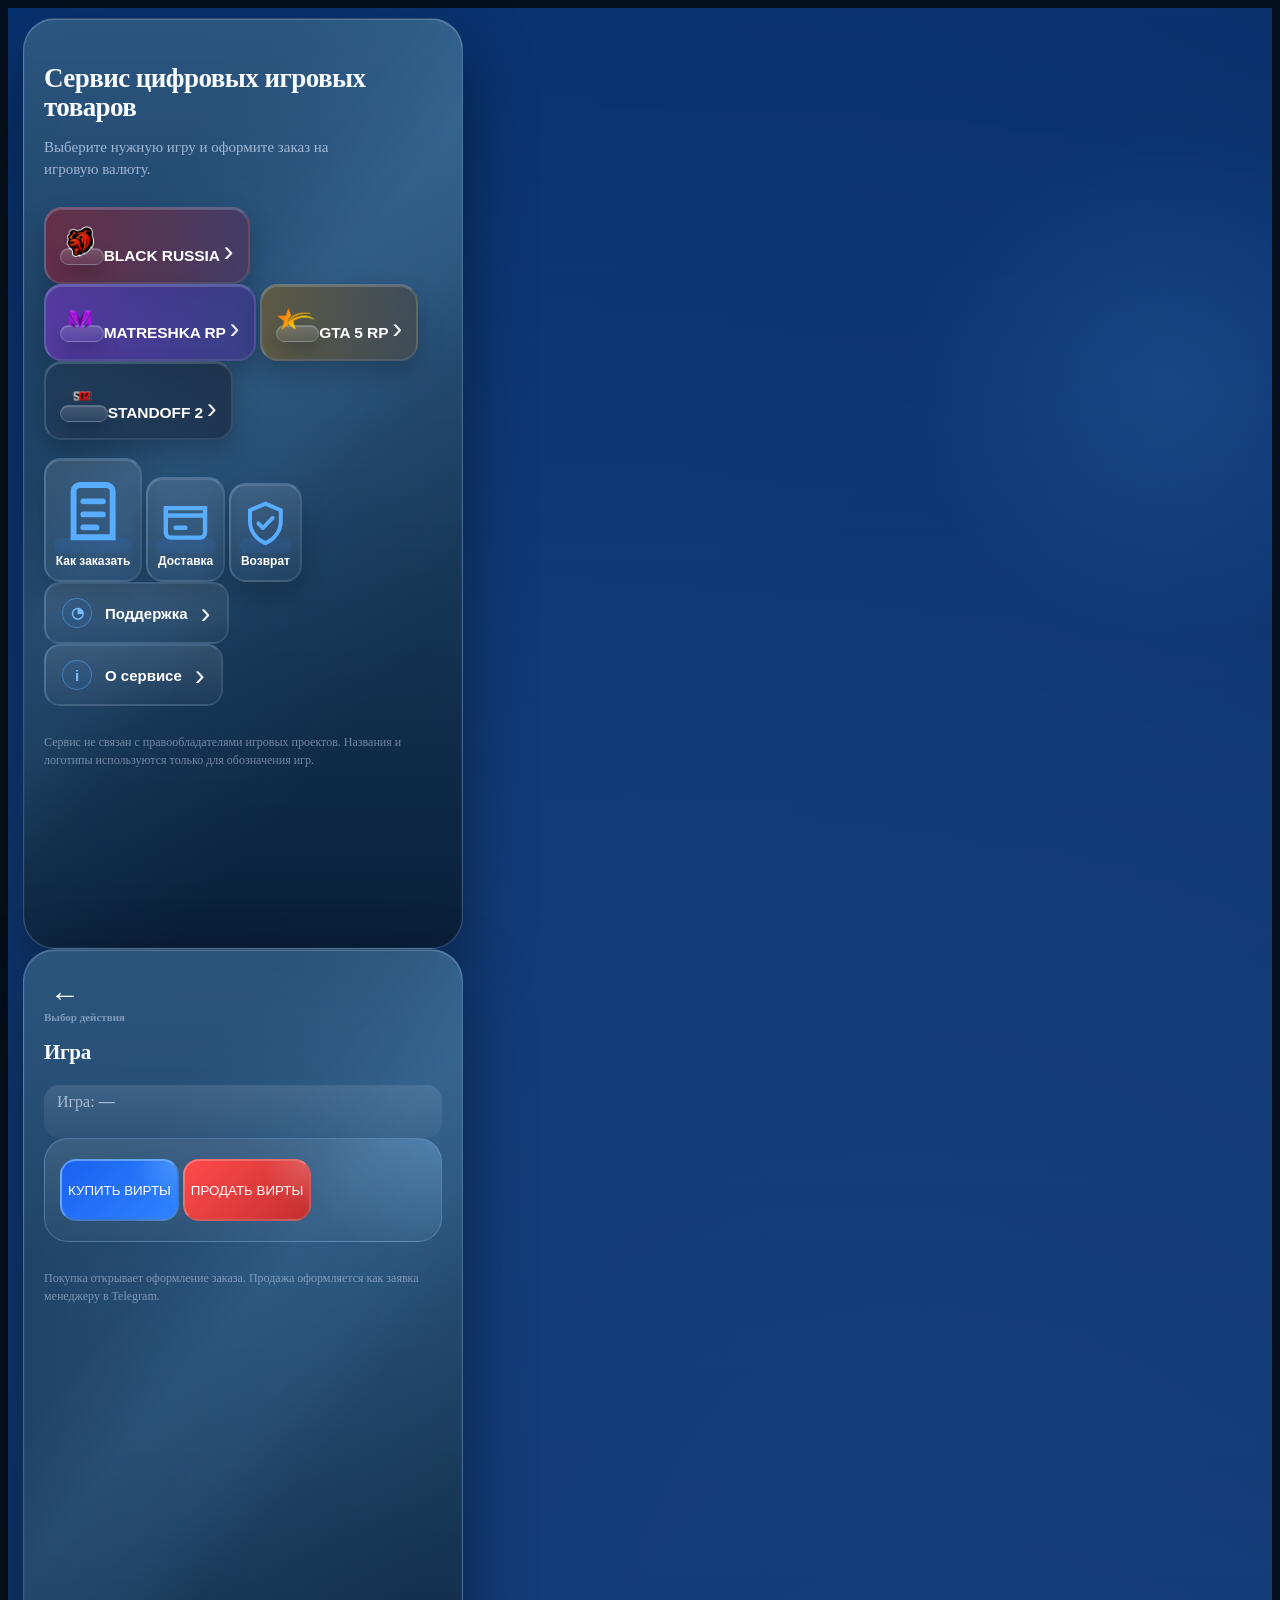
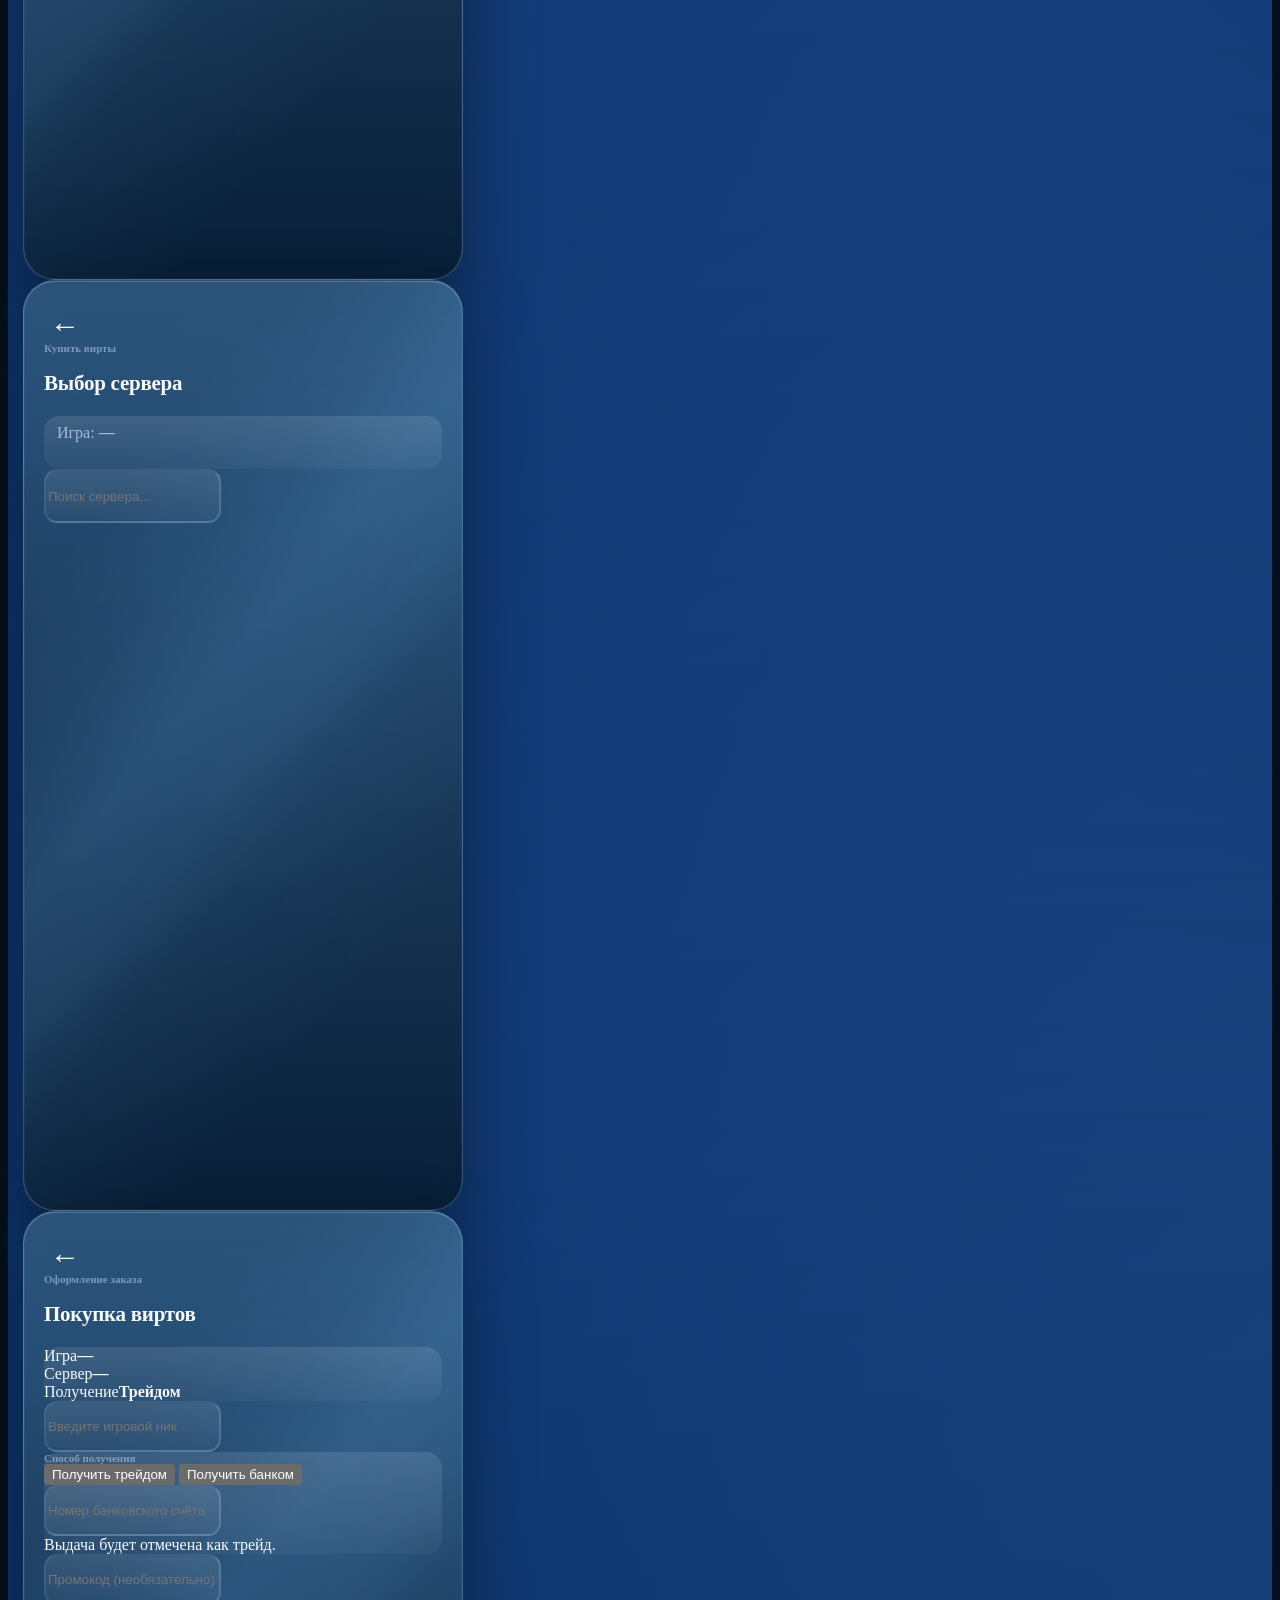
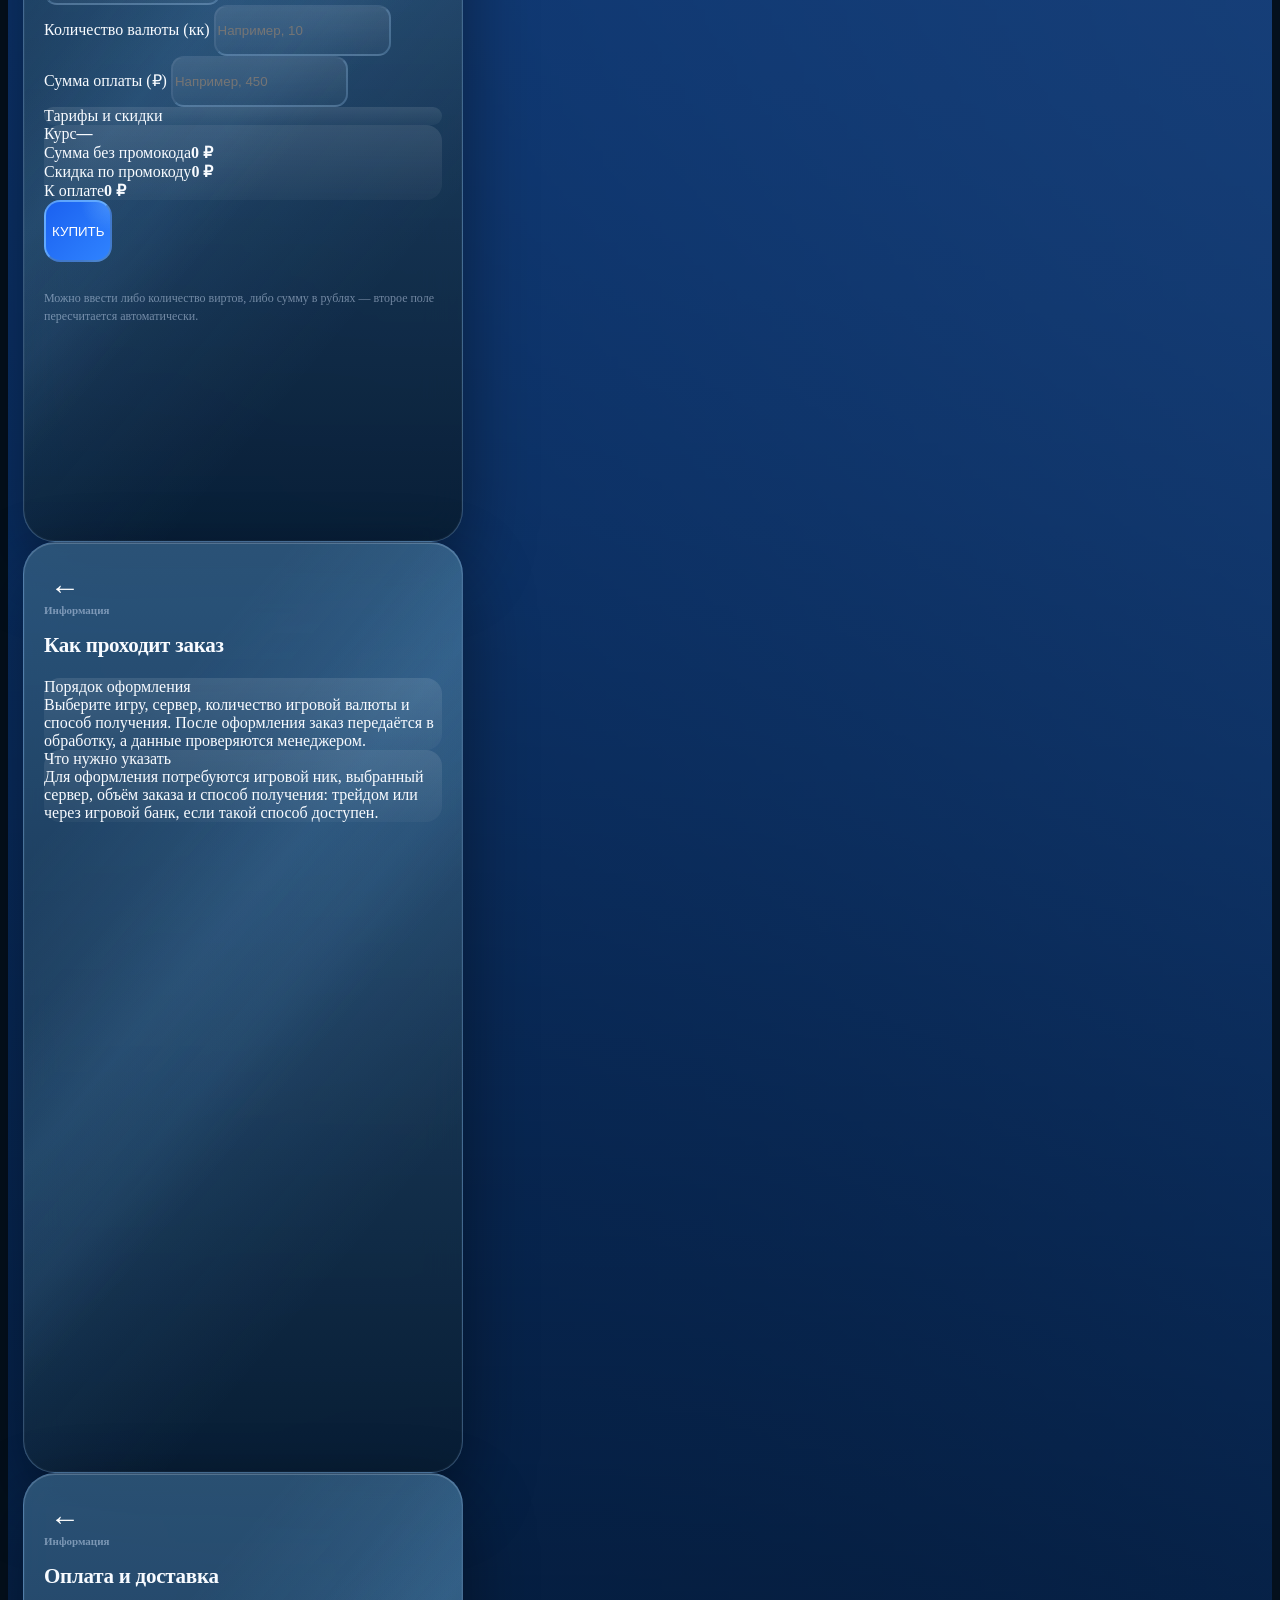
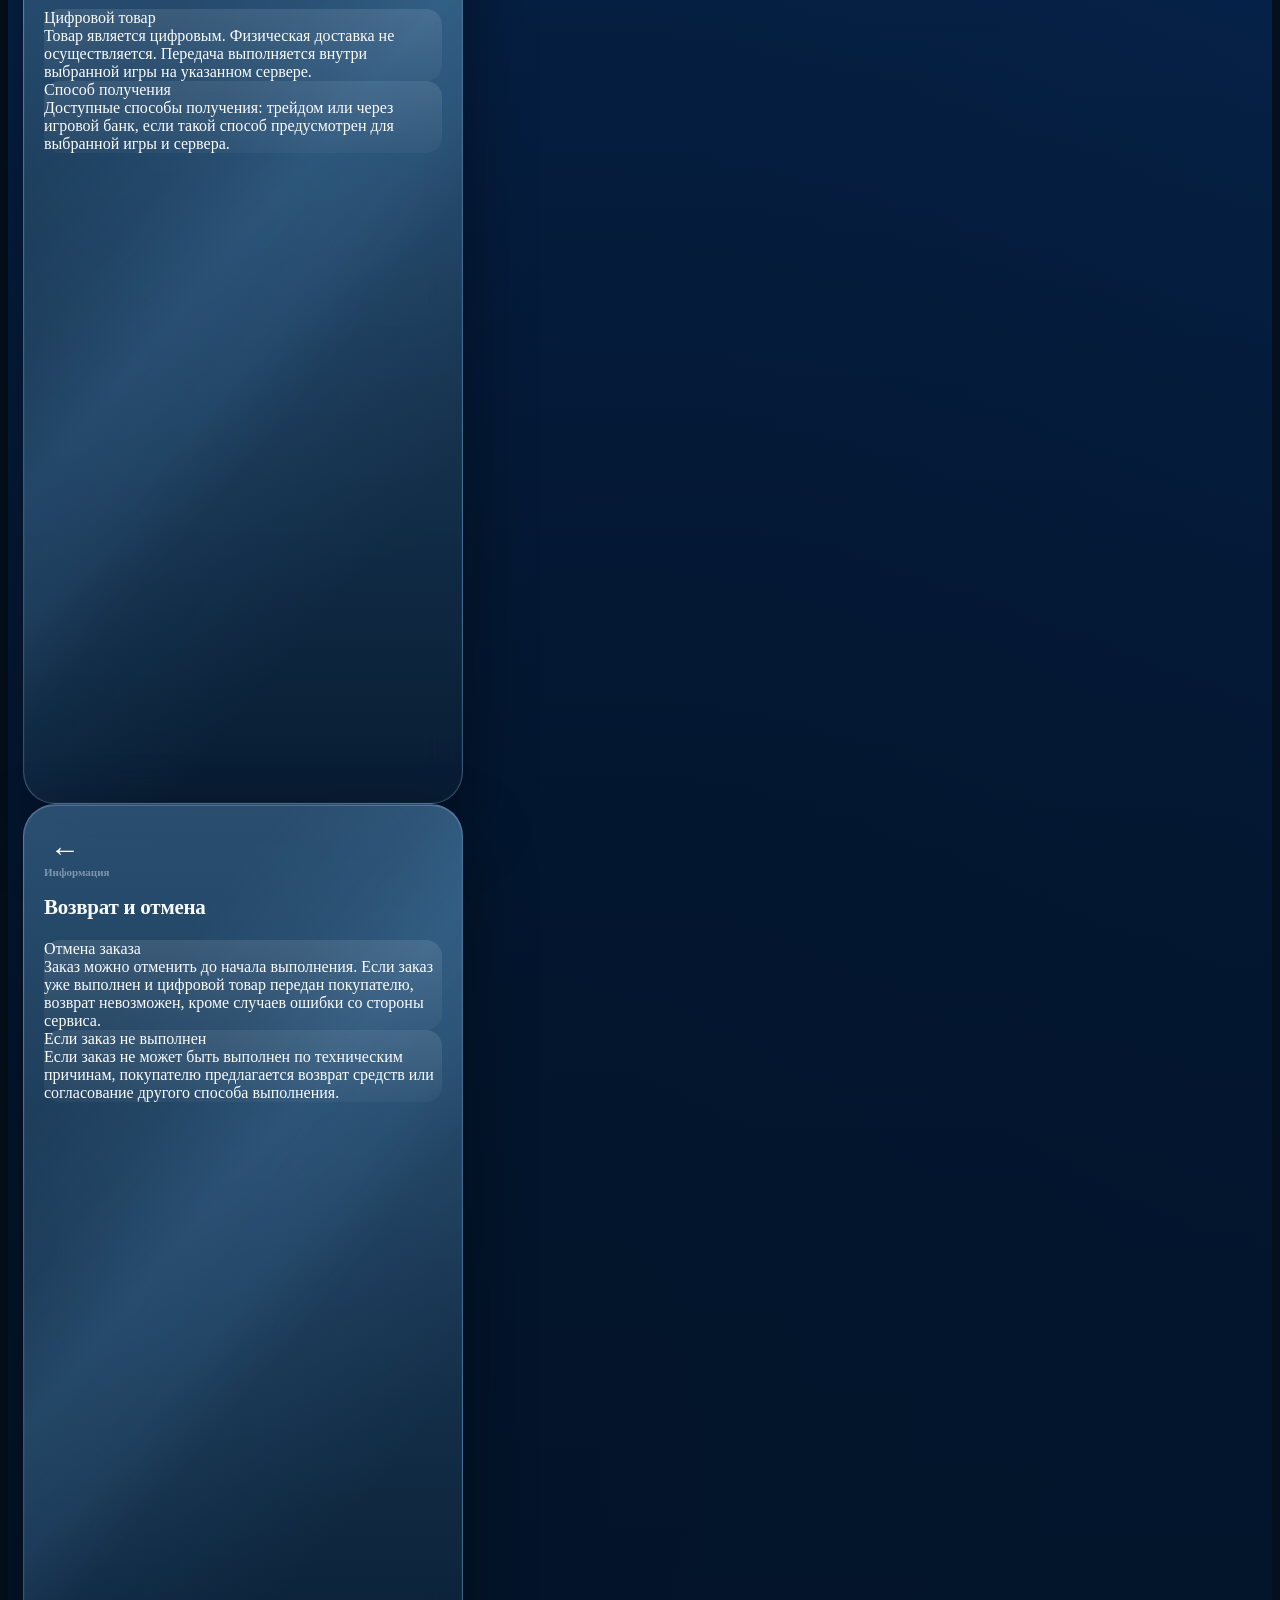
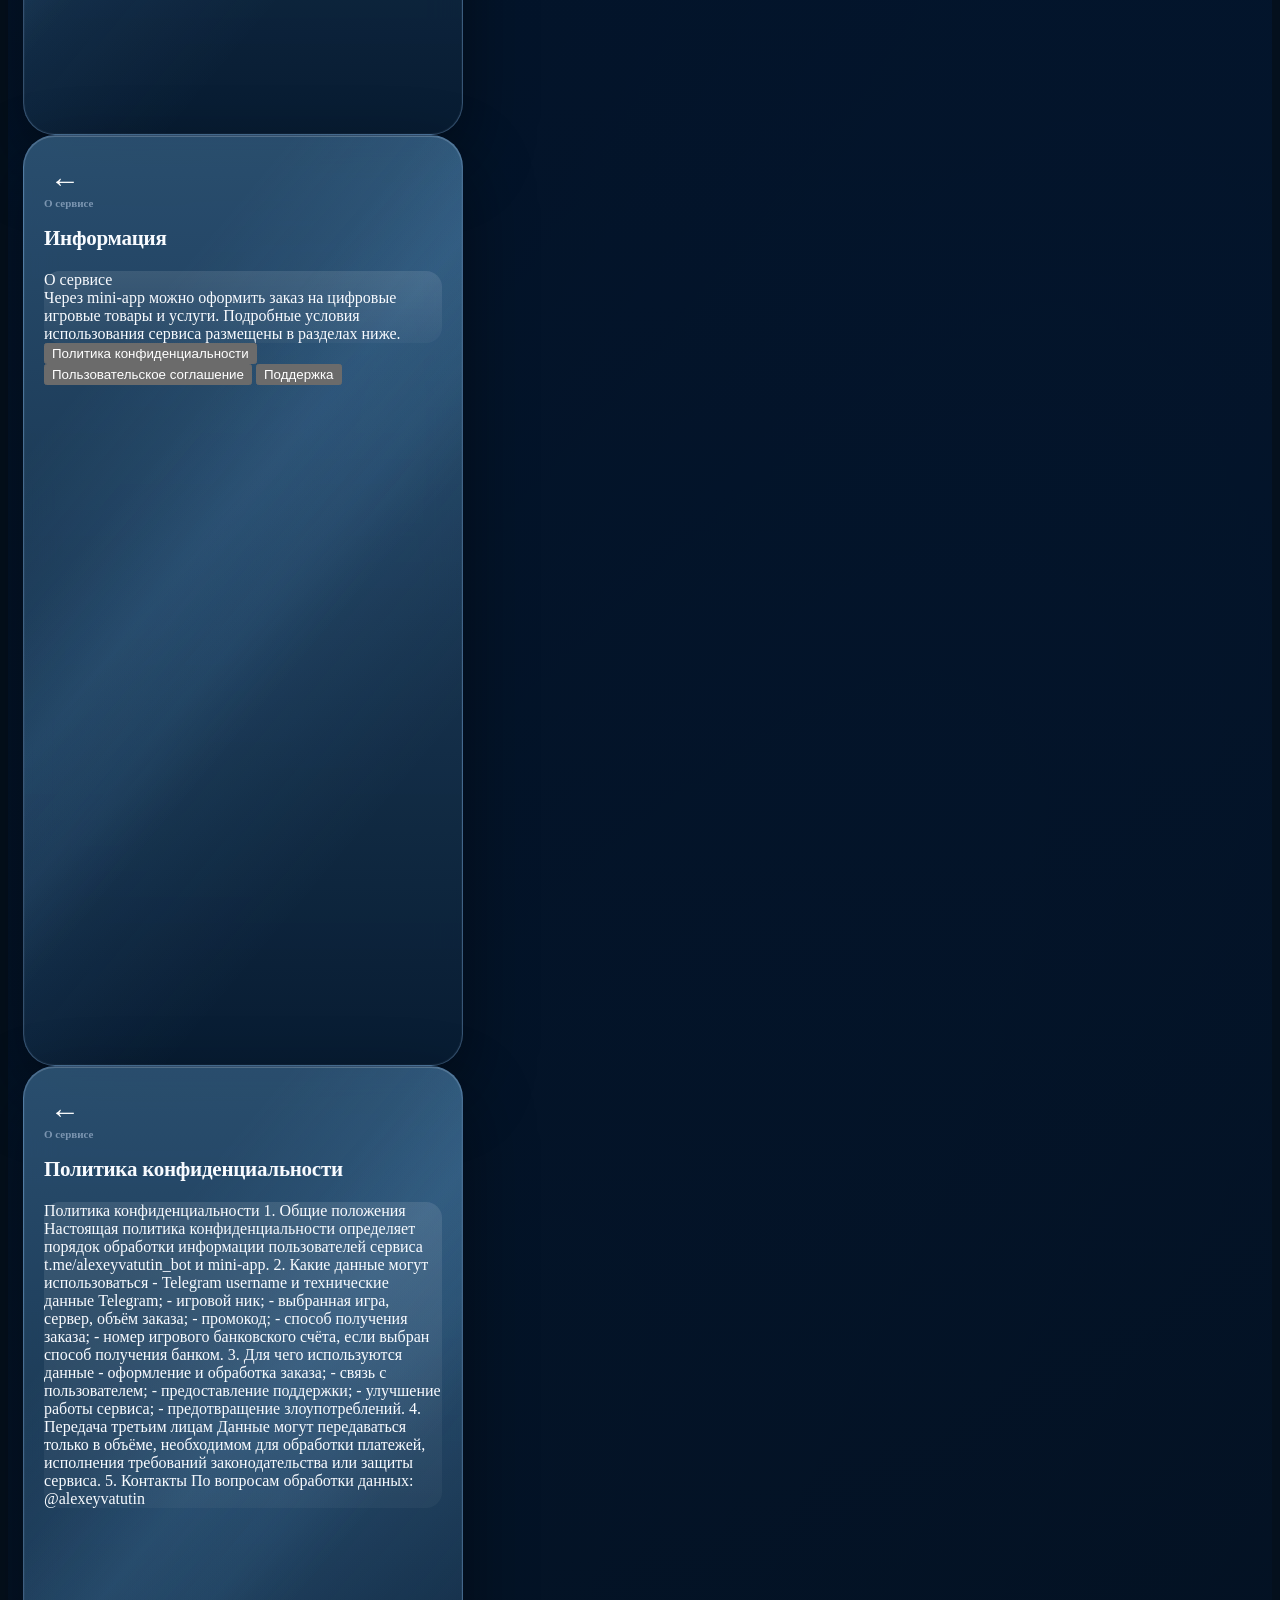
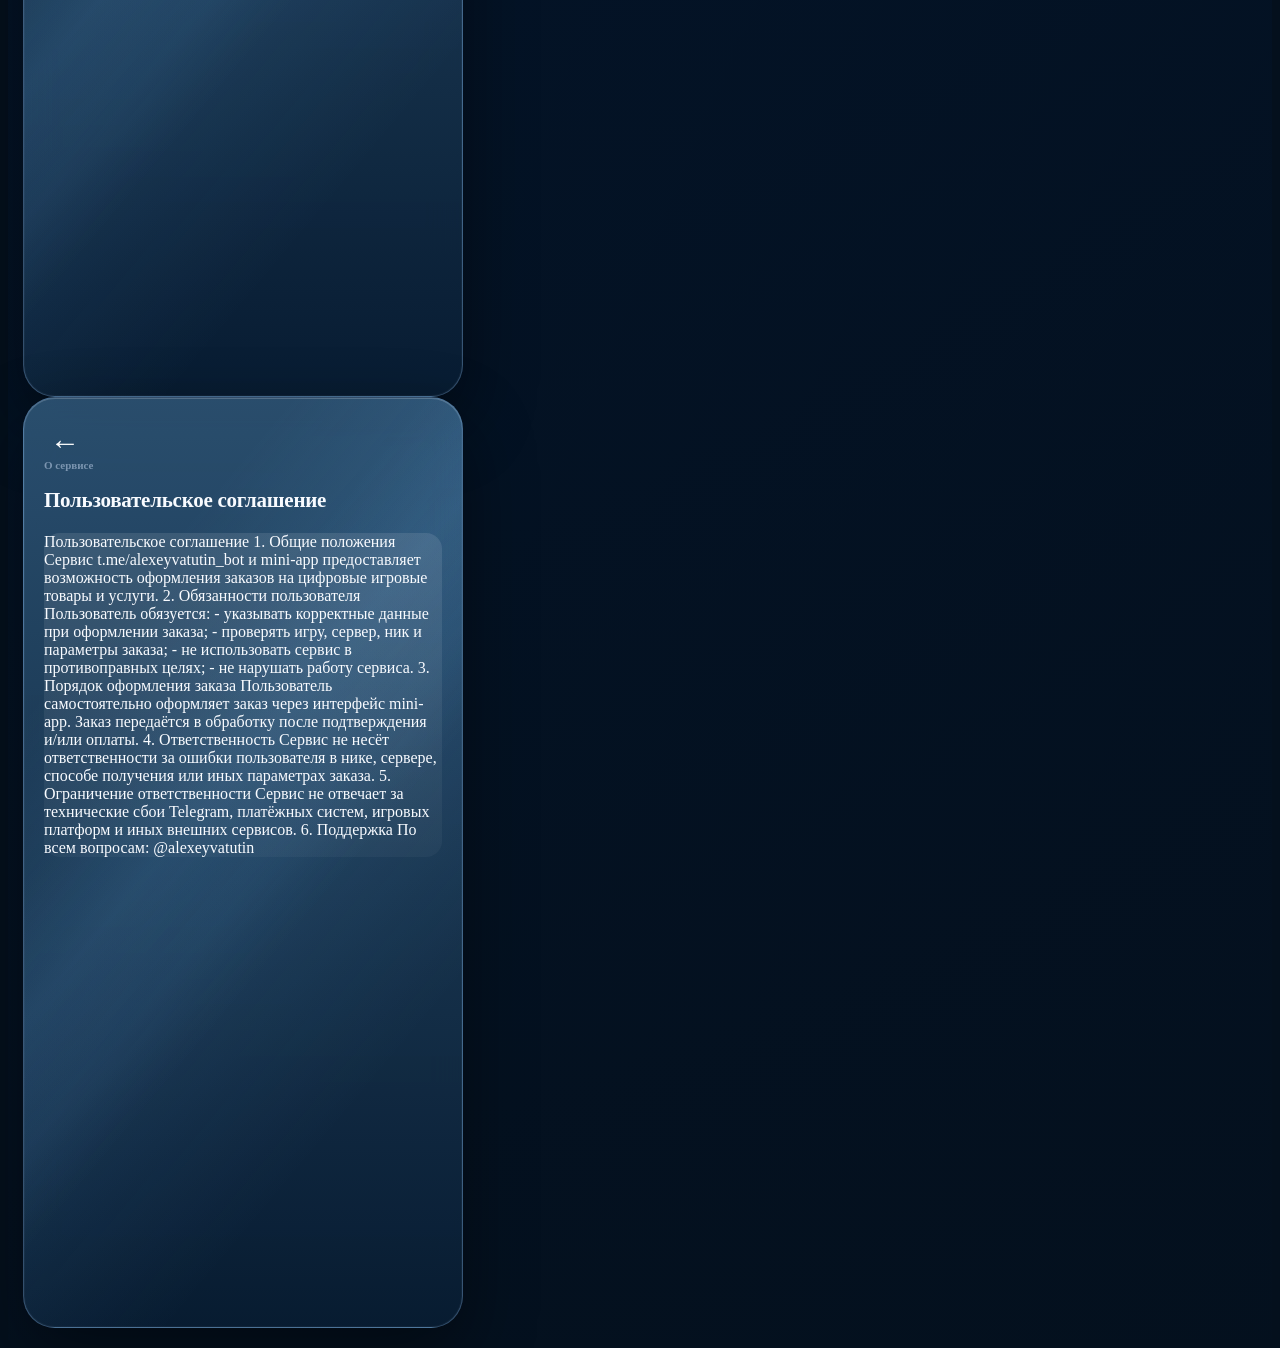
==== index.html @ edada31c "Update index.html" ====
<!DOCTYPE html>
<html lang="ru">
<head>
  <meta charset="UTF-8">
  <meta name="viewport" content="width=device-width, initial-scale=1.0, maximum-scale=1.0, user-scalable=no">
  <meta name="theme-color" content="#08111f">
  <meta name="color-scheme" content="dark">
  <title>Бот Ватутина</title>
  <script src="https://telegram.org/js/telegram-web-app.js"></script>
  <link rel="stylesheet" href="./style.css?v=41">
</head>
<body>
  <div class="container">
    <div id="home" class="screen active">
      <div class="card">
        <h1 class="title">Сервис цифровых игровых товаров</h1>
        <p class="subtitle">
          Выберите нужную игру и оформите заказ на игровую валюту.
        </p>

        <div class="stack">
          <button class="btn btn-game btn-game-br" onclick="selectGame('br')">
            <span class="game-left">
              <span class="game-icon">
                <img src="black-russia.png" alt="BLACK RUSSIA">
              </span>
              <span class="game-meta">
                <span class="game-name">BLACK RUSSIA</span>
                <span class="game-note">Оформление заказа на игровую валюту</span>
              </span>
            </span>
            <span class="game-arrow">›</span>
          </button>

          <button class="btn btn-game btn-game-mat" onclick="selectGame('mat')">
            <span class="game-left">
              <span class="game-icon">
                <img src="matreshka.png" alt="MATRESHKA RP">
              </span>
              <span class="game-meta">
                <span class="game-name">MATRESHKA RP</span>
                <span class="game-note">Оформление заказа на игровую валюту</span>
              </span>
            </span>
            <span class="game-arrow">›</span>
          </button>

          <button class="btn btn-game btn-game-gta" onclick="selectGame('gta')">
            <span class="game-left">
              <span class="game-icon">
                <img src="gta5rp.png" alt="GTA 5 RP">
              </span>
              <span class="game-meta">
                <span class="game-name">GTA 5 RP</span>
                <span class="game-note">Оформление заказа на игровую валюту</span>
              </span>
            </span>
            <span class="game-arrow">›</span>
          </button>

          <button class="btn btn-game btn-game-so2" onclick="selectGame('so2')">
            <span class="game-left">
              <span class="game-icon">
                <img src="standoff.png" alt="STANDOFF 2">
              </span>
              <span class="game-meta">
                <span class="game-name">STANDOFF 2</span>
                <span class="game-note">Оформление заказа на игровой товар</span>
              </span>
            </span>
            <span class="game-arrow">›</span>
          </button>

          <div class="quick-info-grid" aria-label="Информация о заказе">
            <button class="quick-info-tile" type="button" onclick="openOrderGuide()">
              <span class="quick-info-icon" aria-hidden="true">
                <svg viewBox="0 0 24 24" fill="none">
                  <path d="M8 4h8a2 2 0 0 1 2 2v14H6V6a2 2 0 0 1 2-2Z" stroke="currentColor" stroke-width="1.8"/>
                  <path d="M9 9h6M9 13h6M9 17h4" stroke="currentColor" stroke-width="1.8" stroke-linecap="round"/>
                </svg>
              </span>
              <span class="quick-info-title">Как заказать</span>
            </button>

            <button class="quick-info-tile" type="button" onclick="openDeliveryInfo()">
              <span class="quick-info-icon" aria-hidden="true">
                <svg viewBox="0 0 24 24" fill="none">
                  <path d="M4 7h16v10a2 2 0 0 1-2 2H6a2 2 0 0 1-2-2V7Z" stroke="currentColor" stroke-width="1.8"/>
                  <path d="M4 10h16M8 15h4" stroke="currentColor" stroke-width="1.8" stroke-linecap="round"/>
                </svg>
              </span>
              <span class="quick-info-title">Доставка</span>
            </button>

            <button class="quick-info-tile" type="button" onclick="openRefundInfo()">
              <span class="quick-info-icon" aria-hidden="true">
                <svg viewBox="0 0 24 24" fill="none">
                  <path d="M12 3 19 6v5c0 4.4-2.8 8.3-7 10-4.2-1.7-7-5.6-7-10V6l7-3Z" stroke="currentColor" stroke-width="1.8"/>
                  <path d="m8.8 12 2.1 2.1 4.4-4.6" stroke="currentColor" stroke-width="1.8" stroke-linecap="round" stroke-linejoin="round"/>
                </svg>
              </span>
              <span class="quick-info-title">Возврат</span>
            </button>
          </div>

          <button class="btn btn-secondary" onclick="openSupport()">Поддержка</button>
          <button class="btn btn-secondary" onclick="openInfo()">О сервисе</button>
        </div>

        <div class="footer">
          Сервис не связан с правообладателями игровых проектов. Названия и логотипы используются только для обозначения игр.
        </div>
      </div>
    </div>

    <div id="actions" class="screen">
      <div class="card">
        <div class="topbar">
          <button class="back-btn" onclick="goHome()">←</button>
          <div>
            <div class="section-title">Выбор действия</div>
            <h2 id="actionsTitle">Игра</h2>
          </div>
        </div>

        <div class="badge-row">
          <div class="badge">Игра: <strong id="actionsGameBadge">—</strong></div>
        </div>

        <div class="stack">
          <button class="btn btn-primary center" onclick="openBuyFlow()">КУПИТЬ ВИРТЫ</button>
          <button class="btn btn-sell" onclick="sellVirts()">ПРОДАТЬ ВИРТЫ</button>
        </div>

        <div class="footer">
          Покупка открывает оформление заказа. 
          Продажа оформляется как заявка менеджеру в Telegram.
        </div>
      </div>
    </div>

    <div id="servers" class="screen">
      <div class="card">
        <div class="topbar">
          <button class="back-btn" onclick="goActions()">←</button>
          <div>
            <div class="section-title">Купить вирты</div>
            <h2>Выбор сервера</h2>
          </div>
        </div>

        <div class="badge-row">
          <div class="badge">Игра: <strong id="serversGameBadge">—</strong></div>
        </div>

        <input id="serverSearch" class="search-box" placeholder="Поиск сервера..." oninput="filterServers()" enterkeyhint="search" autocomplete="off">
        <div id="serversContainer" class="servers-wrapper"></div>
      </div>
    </div>

    <div id="buy" class="screen">
      <div class="card">
        <div class="topbar">
          <button class="back-btn" onclick="goServers()">←</button>
          <div>
            <div class="section-title">Оформление заказа</div>
            <h2>Покупка виртов</h2>
          </div>
        </div>

        <div class="selected-box">
          <div class="selected-row"><span>Игра</span><strong id="buyGameName">—</strong></div>
          <div class="selected-row"><span>Сервер</span><strong id="buyServerName">—</strong></div>
          <div class="selected-row"><span>Получение</span><strong id="buyDeliveryMethodText">Трейдом</strong></div>
        </div>

        <input id="nickname" class="field" placeholder="Введите игровой ник" enterkeyhint="done" autocomplete="off" autocapitalize="none" spellcheck="false">

        <div class="delivery-box">
          <div class="section-title">Способ получения</div>
          <div class="delivery-toggle">
            <button type="button" id="deliveryTradeBtn" class="delivery-option active" onclick="setDeliveryMethod('trade')">
              Получить трейдом
            </button>
            <button type="button" id="deliveryBankBtn" class="delivery-option" onclick="setDeliveryMethod('bank')">
              Получить банком
            </button>
          </div>
          <input id="bankAccount" class="field delivery-extra" type="text" inputmode="numeric" placeholder="Номер банковского счёта" oninput="sanitizeBankAccount()" enterkeyhint="done" autocomplete="off">
          <div id="deliveryHint" class="delivery-hint">Выдача будет отмечена как трейд.</div>
        </div>

        <input id="promoInput" class="field" placeholder="Промокод (необязательно)" oninput="handlePromoInput()" enterkeyhint="done" autocomplete="off" autocapitalize="characters" spellcheck="false">
        <div id="promoStatus" class="helper-text"></div>

        <div class="grid-2">
          <div class="input-group">
            <label for="virtualAmount">Количество валюты (кк)</label>
            <input id="virtualAmount" class="field" type="number" min="0" step="0.01" placeholder="Например, 10" oninput="updateFromVirtual()" enterkeyhint="done" autocomplete="off">
          </div>
          <div class="input-group">
            <label for="moneyAmount">Сумма оплаты (₽)</label>
            <input id="moneyAmount" class="field" type="number" min="0" step="1" placeholder="Например, 450" oninput="updateFromMoney()" enterkeyhint="done" autocomplete="off">
          </div>
        </div>

        <div class="discounts">
          <div class="discounts-title">Тарифы и скидки</div>
          <div id="discountsList"></div>
        </div>

        <div class="summary-box">
          <div class="summary-row"><span>Курс</span><strong id="rateText">—</strong></div>
          <div class="summary-row"><span>Сумма без промокода</span><strong id="subtotalText">0 ₽</strong></div>
          <div class="summary-row"><span>Скидка по промокоду</span><strong id="promoDiscountText">0 ₽</strong></div>
          <div class="summary-row total"><span>К оплате</span><strong id="totalText">0 ₽</strong></div>
        </div>

        <button class="btn btn-primary center" onclick="buy()">КУПИТЬ</button>

        <div class="footer">
          Можно ввести либо количество виртов, либо сумму в рублях — второе поле пересчитается автоматически.
        </div>
      </div>
    </div>

    <div id="orderGuide" class="screen">
      <div class="card">
        <div class="topbar">
          <button class="back-btn" onclick="goHome()">←</button>
          <div>
            <div class="section-title">Информация</div>
            <h2>Как проходит заказ</h2>
          </div>
        </div>

        <div class="info-box">
          <div class="info-box-title">Порядок оформления</div>
          <div class="info-box-text">
            Выберите игру, сервер, количество игровой валюты и способ получения. После оформления заказ передаётся в обработку, а данные проверяются менеджером.
          </div>
        </div>

        <div class="info-box">
          <div class="info-box-title">Что нужно указать</div>
          <div class="info-box-text">
            Для оформления потребуются игровой ник, выбранный сервер, объём заказа и способ получения: трейдом или через игровой банк, если такой способ доступен.
          </div>
        </div>
      </div>
    </div>

    <div id="deliveryInfo" class="screen">
      <div class="card">
        <div class="topbar">
          <button class="back-btn" onclick="goHome()">←</button>
          <div>
            <div class="section-title">Информация</div>
            <h2>Оплата и доставка</h2>
          </div>
        </div>

        <div class="info-box">
          <div class="info-box-title">Цифровой товар</div>
          <div class="info-box-text">
            Товар является цифровым. Физическая доставка не осуществляется. Передача выполняется внутри выбранной игры на указанном сервере.
          </div>
        </div>

        <div class="info-box">
          <div class="info-box-title">Способ получения</div>
          <div class="info-box-text">
            Доступные способы получения: трейдом или через игровой банк, если такой способ предусмотрен для выбранной игры и сервера.
          </div>
        </div>
      </div>
    </div>

    <div id="refundInfo" class="screen">
      <div class="card">
        <div class="topbar">
          <button class="back-btn" onclick="goHome()">←</button>
          <div>
            <div class="section-title">Информация</div>
            <h2>Возврат и отмена</h2>
          </div>
        </div>

        <div class="info-box">
          <div class="info-box-title">Отмена заказа</div>
          <div class="info-box-text">
            Заказ можно отменить до начала выполнения. Если заказ уже выполнен и цифровой товар передан покупателю, возврат невозможен, кроме случаев ошибки со стороны сервиса.
          </div>
        </div>

        <div class="info-box">
          <div class="info-box-title">Если заказ не выполнен</div>
          <div class="info-box-text">
            Если заказ не может быть выполнен по техническим причинам, покупателю предлагается возврат средств или согласование другого способа выполнения.
          </div>
        </div>
      </div>
    </div>

    <div id="info" class="screen">
      <div class="card">
        <div class="topbar">
          <button class="back-btn" onclick="goHome()">←</button>
          <div>
            <div class="section-title">О сервисе</div>
            <h2>Информация</h2>
          </div>
        </div>

        <div class="info-box">
          <div class="info-box-title">О сервисе</div>
          <div class="info-box-text">
            Через mini-app можно оформить заказ на цифровые игровые товары и услуги.
            Подробные условия использования сервиса размещены в разделах ниже.
          </div>
        </div>

        <div class="stack">
          <button class="btn btn-secondary" onclick="openPrivacyPolicy()">Политика конфиденциальности</button>
          <button class="btn btn-secondary" onclick="openUserAgreement()">Пользовательское соглашение</button>
          <button class="btn btn-secondary" onclick="openSupport()">Поддержка</button>
        </div>
      </div>
    </div>

    <div id="privacy" class="screen">
      <div class="card">
        <div class="topbar">
          <button class="back-btn" onclick="goInfo()">←</button>
          <div>
            <div class="section-title">О сервисе</div>
            <h2>Политика конфиденциальности</h2>
          </div>
        </div>

        <div class="legal-text">
Политика конфиденциальности

1. Общие положения
Настоящая политика конфиденциальности определяет порядок обработки информации пользователей сервиса t.me/alexeyvatutin_bot и mini-app.

2. Какие данные могут использоваться
- Telegram username и технические данные Telegram;
- игровой ник;
- выбранная игра, сервер, объём заказа;
- промокод;
- способ получения заказа;
- номер игрового банковского счёта, если выбран способ получения банком.

3. Для чего используются данные
- оформление и обработка заказа;
- связь с пользователем;
- предоставление поддержки;
- улучшение работы сервиса;
- предотвращение злоупотреблений.

4. Передача третьим лицам
Данные могут передаваться только в объёме, необходимом для обработки платежей, исполнения требований законодательства или защиты сервиса.

5. Контакты
По вопросам обработки данных: @alexeyvatutin
        </div>
      </div>
    </div>

    <div id="agreement" class="screen">
      <div class="card">
        <div class="topbar">
          <button class="back-btn" onclick="goInfo()">←</button>
          <div>
            <div class="section-title">О сервисе</div>
            <h2>Пользовательское соглашение</h2>
          </div>
        </div>

        <div class="legal-text">
Пользовательское соглашение

1. Общие положения
Сервис t.me/alexeyvatutin_bot и mini-app предоставляет возможность оформления заказов на цифровые игровые товары и услуги.

2. Обязанности пользователя
Пользователь обязуется:
- указывать корректные данные при оформлении заказа;
- проверять игру, сервер, ник и параметры заказа;
- не использовать сервис в противоправных целях;
- не нарушать работу сервиса.

3. Порядок оформления заказа
Пользователь самостоятельно оформляет заказ через интерфейс mini-app. Заказ передаётся в обработку после подтверждения и/или оплаты.

4. Ответственность
Сервис не несёт ответственности за ошибки пользователя в нике, сервере, способе получения или иных параметрах заказа.

5. Ограничение ответственности
Сервис не отвечает за технические сбои Telegram, платёжных систем, игровых платформ и иных внешних сервисов.

6. Поддержка
По всем вопросам: @alexeyvatutin
        </div>
      </div>
    </div>
  </div>

  <script src="./script.js?v=22"></script>
</body>
</html>
---- style.css ----
/* =========================
   REFERENCE MATCH PATCH v41
   Подгонка под присланный дизайн
   ========================= */

:root {
  --ref-bg: #061423;
  --ref-card-top: rgba(53, 96, 132, 0.78);
  --ref-card-bottom: rgba(8, 29, 51, 0.92);
  --ref-border: rgba(159, 204, 255, 0.28);
  --ref-border-strong: rgba(183, 223, 255, 0.42);
  --ref-text: #f8fbff;
  --ref-muted: rgba(218, 232, 255, 0.68);
  --ref-soft: rgba(218, 232, 255, 0.48);
}

html,
body {
  background: #04101d !important;
}

body {
  color: var(--ref-text) !important;
  background:
    radial-gradient(circle at 16% -8%, rgba(65, 139, 213, 0.42), transparent 290px),
    radial-gradient(circle at 92% 4%, rgba(52, 115, 185, 0.28), transparent 260px),
    linear-gradient(180deg, rgba(4, 16, 29, 0.16), rgba(4, 16, 29, 0.96)),
    url("bg.png") no-repeat center center / cover !important;
}

body::before {
  background:
    linear-gradient(132deg, transparent 18%, rgba(113, 190, 255, 0.13) 38%, transparent 56%),
    linear-gradient(308deg, transparent 24%, rgba(95, 169, 245, 0.11) 49%, transparent 66%) !important;
  filter: blur(10px) !important;
  opacity: 1 !important;
}

body::after {
  background:
    radial-gradient(ellipse at 46% 18%, rgba(115, 191, 255, 0.11), transparent 230px),
    radial-gradient(ellipse at 68% 88%, rgba(101, 174, 255, 0.12), transparent 250px) !important;
  opacity: 1 !important;
}

.container {
  width: min(100%, 440px) !important;
  padding: 10px 15px 12px !important;
}

.card {
  min-height: calc(100dvh - 22px) !important;
  padding: 27px 20px 24px !important;
  border-radius: 32px !important;
  border: 1px solid var(--ref-border) !important;
  background:
    linear-gradient(130deg, transparent 22%, rgba(116, 192, 255, 0.13) 43%, transparent 59%),
    linear-gradient(310deg, transparent 24%, rgba(115, 191, 255, 0.09) 48%, transparent 67%),
    linear-gradient(180deg, var(--ref-card-top), var(--ref-card-bottom)) !important;
  box-shadow:
    0 28px 70px rgba(0, 0, 0, 0.42),
    inset 0 1px 0 rgba(255, 255, 255, 0.16),
    inset 0 0 0 1px rgba(255, 255, 255, 0.035) !important;
  backdrop-filter: blur(18px) !important;
  -webkit-backdrop-filter: blur(18px) !important;
}

.card::before {
  inset: 0 !important;
  background:
    linear-gradient(132deg, transparent 28%, rgba(119, 194, 255, 0.14) 45%, transparent 60%),
    linear-gradient(312deg, transparent 30%, rgba(100, 178, 255, 0.1) 54%, transparent 70%) !important;
  filter: blur(8px) !important;
  opacity: 0.9 !important;
}

.card::after {
  background:
    linear-gradient(180deg, rgba(255, 255, 255, 0.055), transparent 20%),
    radial-gradient(circle at 96% 96%, rgba(125, 202, 255, 0.14), transparent 32%) !important;
}

.title {
  max-width: 340px !important;
  margin-bottom: 12px !important;
  font-size: 27px !important;
  line-height: 1.08 !important;
  font-weight: 760 !important;
  letter-spacing: -0.55px !important;
}

.subtitle {
  max-width: 330px !important;
  margin-bottom: 27px !important;
  color: var(--ref-muted) !important;
  font-size: 15px !important;
  line-height: 1.42 !important;
}

.stack {
  gap: 13px !important;
}

.btn-game {
  min-height: 77px !important;
  padding: 13px 14px !important;
  border-radius: 18px !important;
  border-color: rgba(177, 217, 255, 0.26) !important;
  box-shadow:
    0 12px 26px rgba(0, 0, 0, 0.22),
    inset 0 1px 0 rgba(255, 255, 255, 0.17) !important;
}

.btn-game::before {
  background:
    linear-gradient(125deg, rgba(255, 255, 255, 0.17), transparent 38%),
    radial-gradient(circle at 100% 0%, rgba(255, 255, 255, 0.11), transparent 32%) !important;
}

.btn-game-br {
  background:
    linear-gradient(90deg, rgba(116, 42, 63, 0.82), rgba(78, 54, 94, 0.72)) !important;
}

.btn-game-mat {
  background:
    linear-gradient(90deg, rgba(93, 57, 170, 0.86), rgba(62, 57, 139, 0.74)) !important;
}

.btn-game-gta {
  background:
    linear-gradient(90deg, rgba(103, 91, 58, 0.83), rgba(70, 73, 75, 0.74)) !important;
}

/* Главное исправление: STANDOFF снова тёмный, как на референсе */
.btn-game-so2 {
  color: #ffffff !important;
  background:
    linear-gradient(90deg, rgba(33, 59, 89, 0.88), rgba(28, 46, 70, 0.78)) !important;
  border-color: rgba(177, 217, 255, 0.22) !important;
  box-shadow:
    0 12px 26px rgba(0, 0, 0, 0.22),
    inset 0 1px 0 rgba(255, 255, 255, 0.15) !important;
}

.game-left {
  gap: 14px !important;
}

.game-icon,
.game-fallback,
.btn-game .game-icon,
.btn-game .game-fallback {
  flex: 0 0 49px !important;
  width: 49px !important;
  height: 49px !important;
  border-radius: 13px !important;
  border: 1px solid rgba(193, 226, 255, 0.24) !important;
  background:
    linear-gradient(180deg, rgba(255, 255, 255, 0.16), rgba(255, 255, 255, 0.055)) !important;
  box-shadow:
    0 8px 18px rgba(0, 0, 0, 0.2),
    inset 0 1px 0 rgba(255, 255, 255, 0.18) !important;
}

.game-icon img,
.game-icon svg,
.btn-game .game-icon img,
.btn-game .game-icon svg {
  width: 38px !important;
  height: 38px !important;
  max-width: 38px !important;
  max-height: 38px !important;
  object-fit: contain !important;
}

.btn-game-so2 .game-icon img,
.btn-game-so2 .game-icon svg {
  width: 42px !important;
  height: 42px !important;
  max-width: 42px !important;
  max-height: 42px !important;
}

.game-name {
  color: #ffffff !important;
  font-size: 15.5px !important;
  line-height: 1.1 !important;
  font-weight: 790 !important;
  letter-spacing: -0.08px !important;
}

.game-note {
  display: none !important;
}

.game-arrow {
  flex: 0 0 26px !important;
  width: 26px !important;
  height: 26px !important;
  color: rgba(255, 255, 255, 0.92) !important;
  background: transparent !important;
  box-shadow: none !important;
  font-size: 30px !important;
  font-weight: 280 !important;
}

.quick-info-grid {
  gap: 10px !important;
  margin-top: 18px !important;
}

.quick-info-tile {
  min-height: 96px !important;
  padding: 12px 8px !important;
  border-radius: 17px !important;
  border-color: rgba(161, 207, 255, 0.25) !important;
  background:
    linear-gradient(180deg, rgba(255, 255, 255, 0.105), rgba(255, 255, 255, 0.035)) !important;
  box-shadow:
    0 12px 26px rgba(0, 0, 0, 0.2),
    inset 0 1px 0 rgba(255, 255, 255, 0.14) !important;
}

.quick-info-icon {
  width: 35px !important;
  height: 35px !important;
  border-radius: 10px !important;
  color: #58adff !important;
  border-color: rgba(88, 173, 255, 0.48) !important;
  background: rgba(47, 124, 255, 0.11) !important;
}

.quick-info-title {
  font-size: 12px !important;
  font-weight: 760 !important;
}

#home .stack > .btn-secondary {
  display: flex !important;
  align-items: center !important;
  gap: 13px !important;
  min-height: 59px !important;
  padding: 14px 16px !important;
  border-radius: 16px !important;
  border-color: rgba(161, 207, 255, 0.25) !important;
  background:
    linear-gradient(180deg, rgba(255, 255, 255, 0.105), rgba(255, 255, 255, 0.035)) !important;
  color: #ffffff !important;
  font-size: 15px !important;
  font-weight: 760 !important;
}

#home .stack > .btn-secondary::before {
  content: "";
  display: inline-flex;
  align-items: center;
  justify-content: center;
  flex: 0 0 28px;
  width: 28px;
  height: 28px;
  border: 1px solid rgba(88, 173, 255, 0.48);
  border-radius: 999px;
  color: #76bcff;
  background: rgba(47, 124, 255, 0.08);
  font-size: 15px;
  font-weight: 800;
}

/* Поддержка */
#home .stack > .btn-secondary:nth-of-type(5)::before {
  content: "◔";
}

/* О сервисе */
#home .stack > .btn-secondary:nth-of-type(6)::before {
  content: "i";
}

#home .stack > .btn-secondary::after {
  margin-left: auto !important;
  content: "›" !important;
  color: rgba(255, 255, 255, 0.92) !important;
  font-size: 30px !important;
  line-height: 1 !important;
  font-weight: 280 !important;
}

.footer {
  margin-top: auto !important;
  padding-top: 28px !important;
  color: var(--ref-soft) !important;
  font-size: 12px !important;
  line-height: 1.45 !important;
}

/* Остальные экраны ближе к референсу */

.topbar {
  margin-bottom: 20px !important;
}

.back-btn {
  width: 34px !important;
  height: 34px !important;
  flex-basis: 34px !important;
  background: transparent !important;
  border: 0 !important;
  box-shadow: none !important;
  font-size: 30px !important;
  font-weight: 280 !important;
}

h2 {
  font-size: 21px !important;
  font-weight: 760 !important;
  letter-spacing: -0.25px !important;
}

.section-title {
  color: var(--ref-soft) !important;
  font-size: 11px !important;
  font-weight: 650 !important;
  letter-spacing: 0 !important;
  text-transform: none !important;
}

.badge {
  min-height: 37px !important;
  padding: 8px 13px !important;
  border-radius: 15px !important;
  border-color: rgba(161, 207, 255, 0.24) !important;
  background:
    linear-gradient(180deg, rgba(255, 255, 255, 0.11), rgba(255, 255, 255, 0.04)) !important;
  color: var(--ref-muted) !important;
}

#actions .stack {
  margin-top: auto !important;
  margin-bottom: auto !important;
  padding: 20px 15px !important;
  border: 1px solid rgba(161, 207, 255, 0.26) !important;
  border-radius: 24px !important;
  background:
    radial-gradient(circle at 100% 0%, rgba(104, 188, 255, 0.22), transparent 34%),
    linear-gradient(180deg, rgba(255, 255, 255, 0.105), rgba(255, 255, 255, 0.035)) !important;
}

.btn-primary,
.btn-primary.center {
  min-height: 62px !important;
  border-radius: 16px !important;
  background:
    radial-gradient(circle at 100% 0%, rgba(155, 218, 255, 0.28), transparent 34%),
    linear-gradient(135deg, #1b61f0, #2f83ff) !important;
  border-color: rgba(138, 201, 255, 0.56) !important;
}

.btn-sell {
  min-height: 62px !important;
  border-radius: 16px !important;
  background:
    radial-gradient(circle at 100% 0%, rgba(255, 214, 214, 0.24), transparent 34%),
    linear-gradient(135deg, #ff4a4a, #c53030) !important;
  border-color: rgba(255, 166, 166, 0.5) !important;
}

.search-box,
.field {
  height: 45px !important;
  border-radius: 13px !important;
  border-color: rgba(161, 207, 255, 0.24) !important;
  background:
    linear-gradient(180deg, rgba(255, 255, 255, 0.105), rgba(255, 255, 255, 0.035)) !important;
  color: #ffffff !important;
}

.search-box {
  height: 48px !important;
}

.selected-box,
.discounts,
.summary-box,
.legal-text,
.info-box,
.delivery-box {
  border-radius: 16px !important;
  border-color: rgba(161, 207, 255, 0.24) !important;
  background:
    linear-gradient(180deg, rgba(255, 255, 255, 0.105), rgba(255, 255, 255, 0.035)) !important;
}

.server-btn {
  min-height: 53px !important;
  border-radius: 14px !important;
  border-color: rgba(161, 207, 255, 0.24) !important;
  background:
    linear-gradient(180deg, rgba(255, 255, 255, 0.105), rgba(255, 255, 255, 0.035)) !important;
}

@media (max-width: 390px) {
  .container {
    padding-left: 10px !important;
    padding-right: 10px !important;
  }

  .card {
    padding-left: 18px !important;
    padding-right: 18px !important;
  }

  .title {
    font-size: 25px !important;
  }

  .btn-game {
    min-height: 74px !important;
  }
}
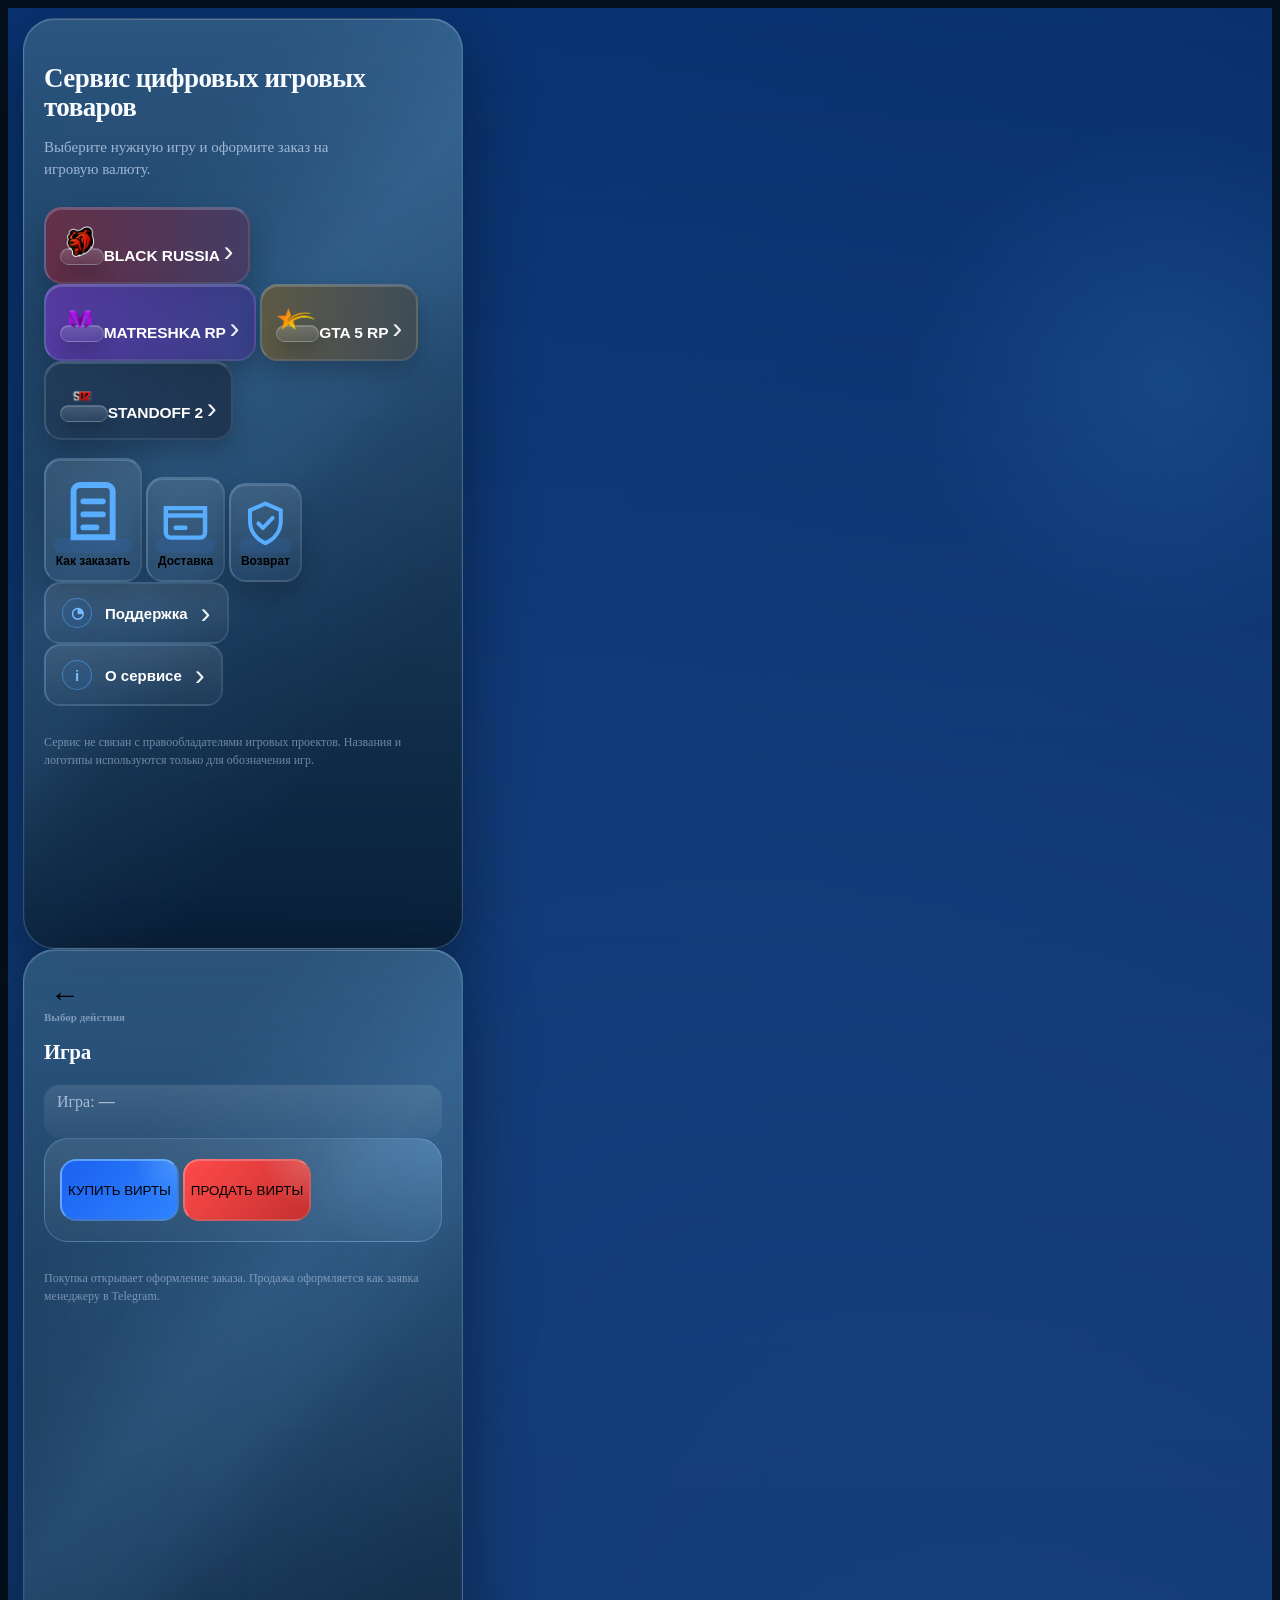
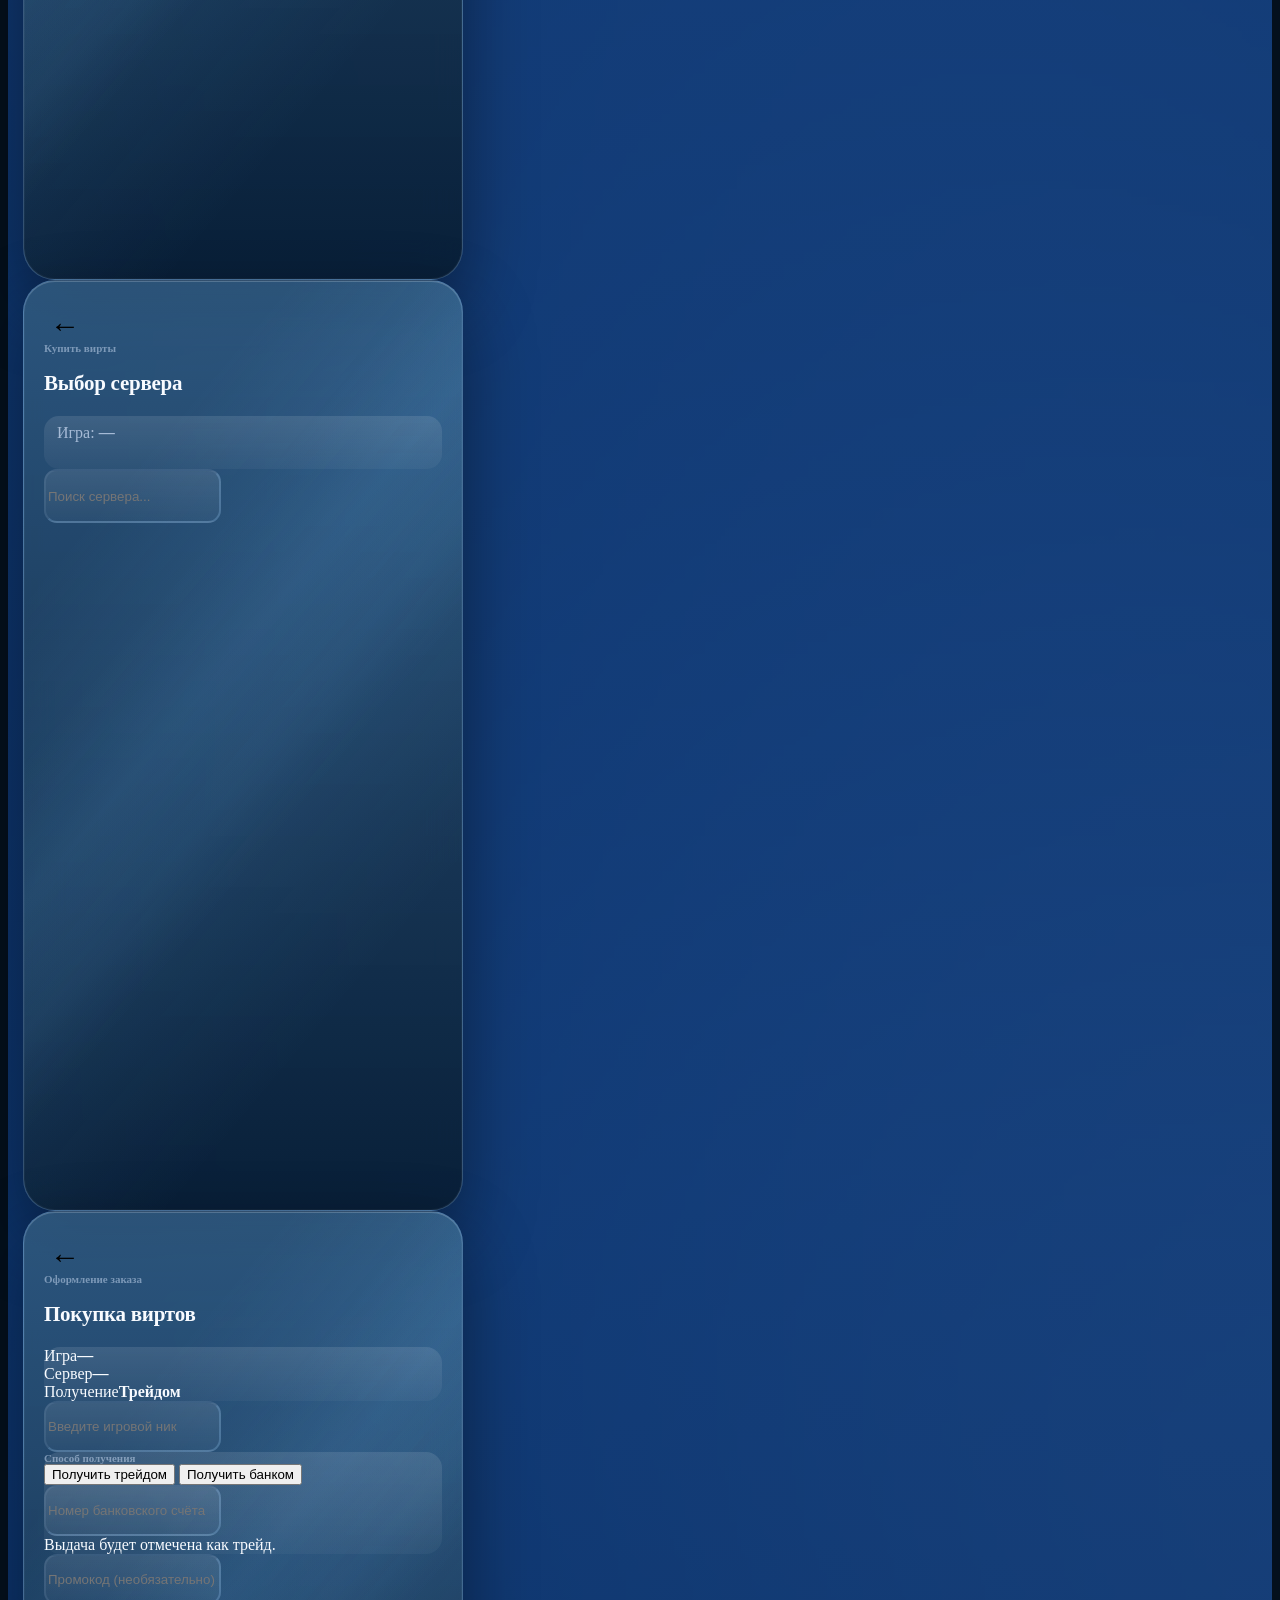
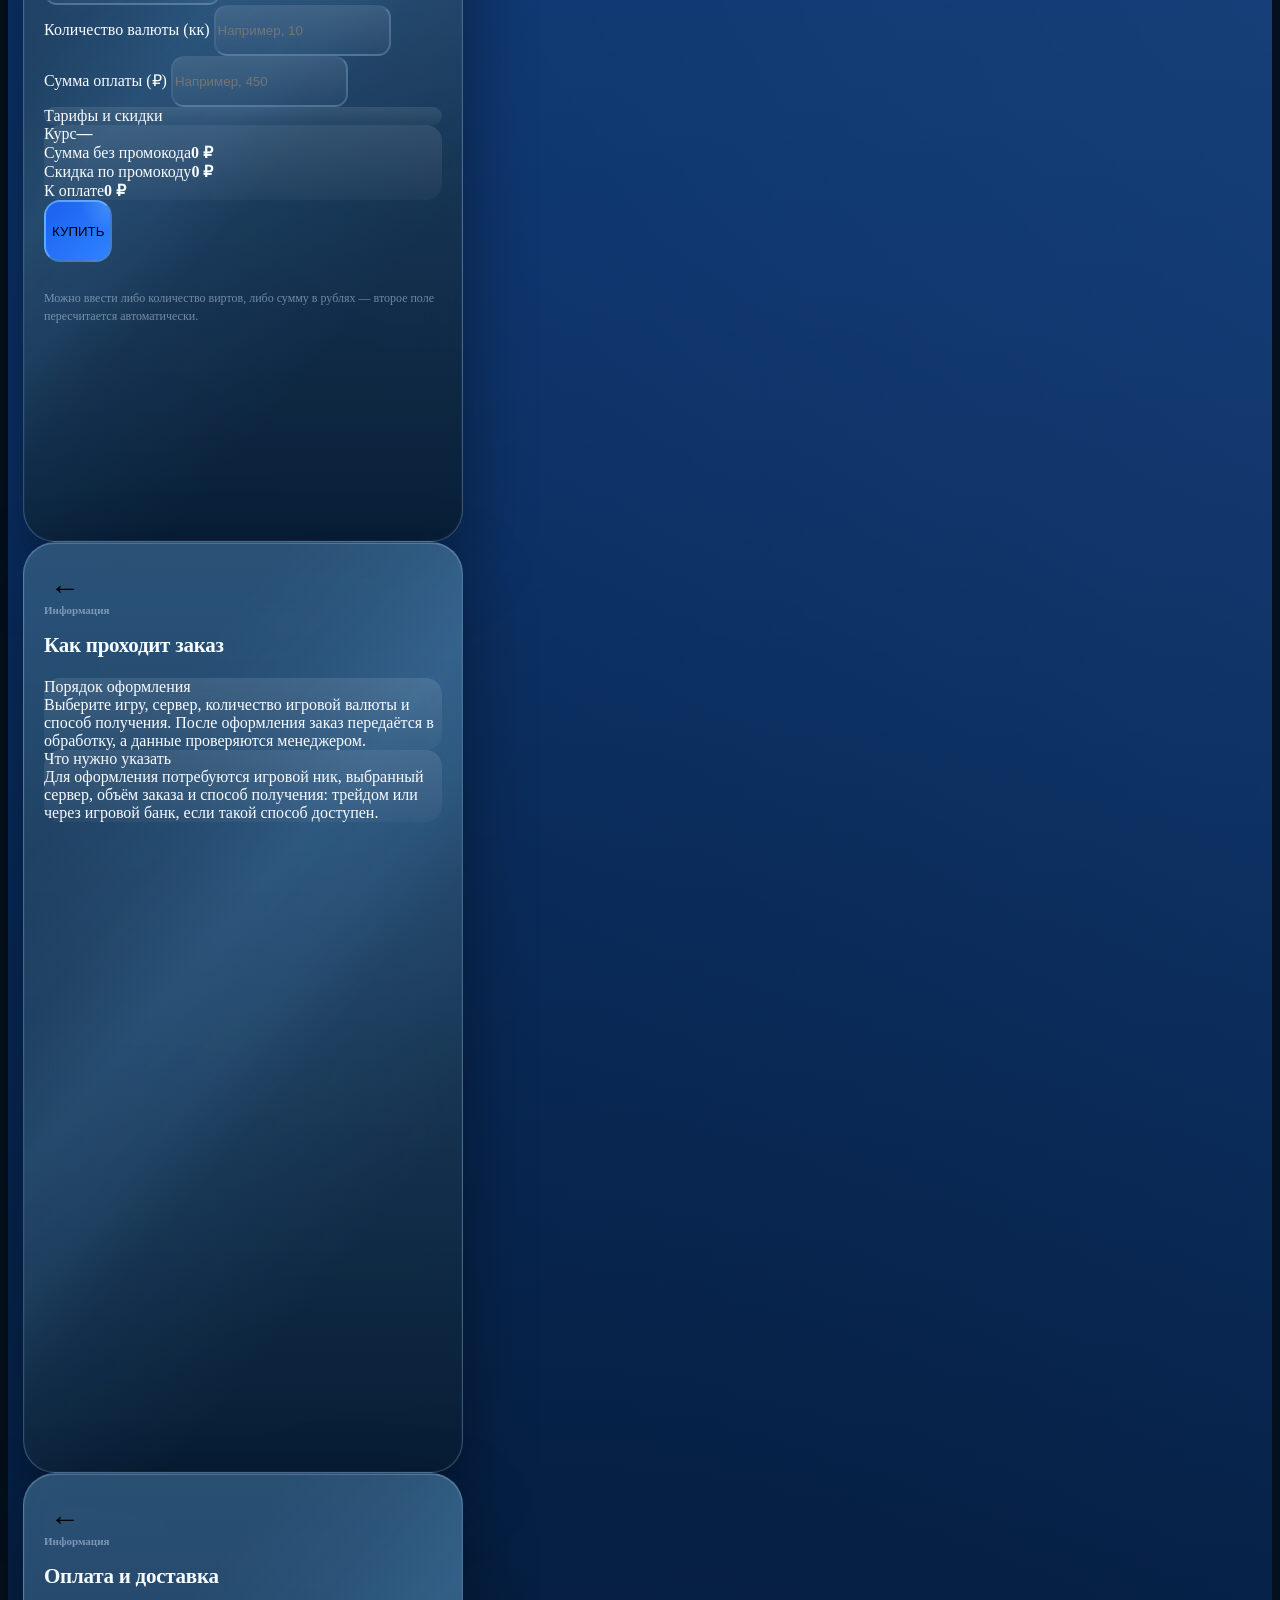
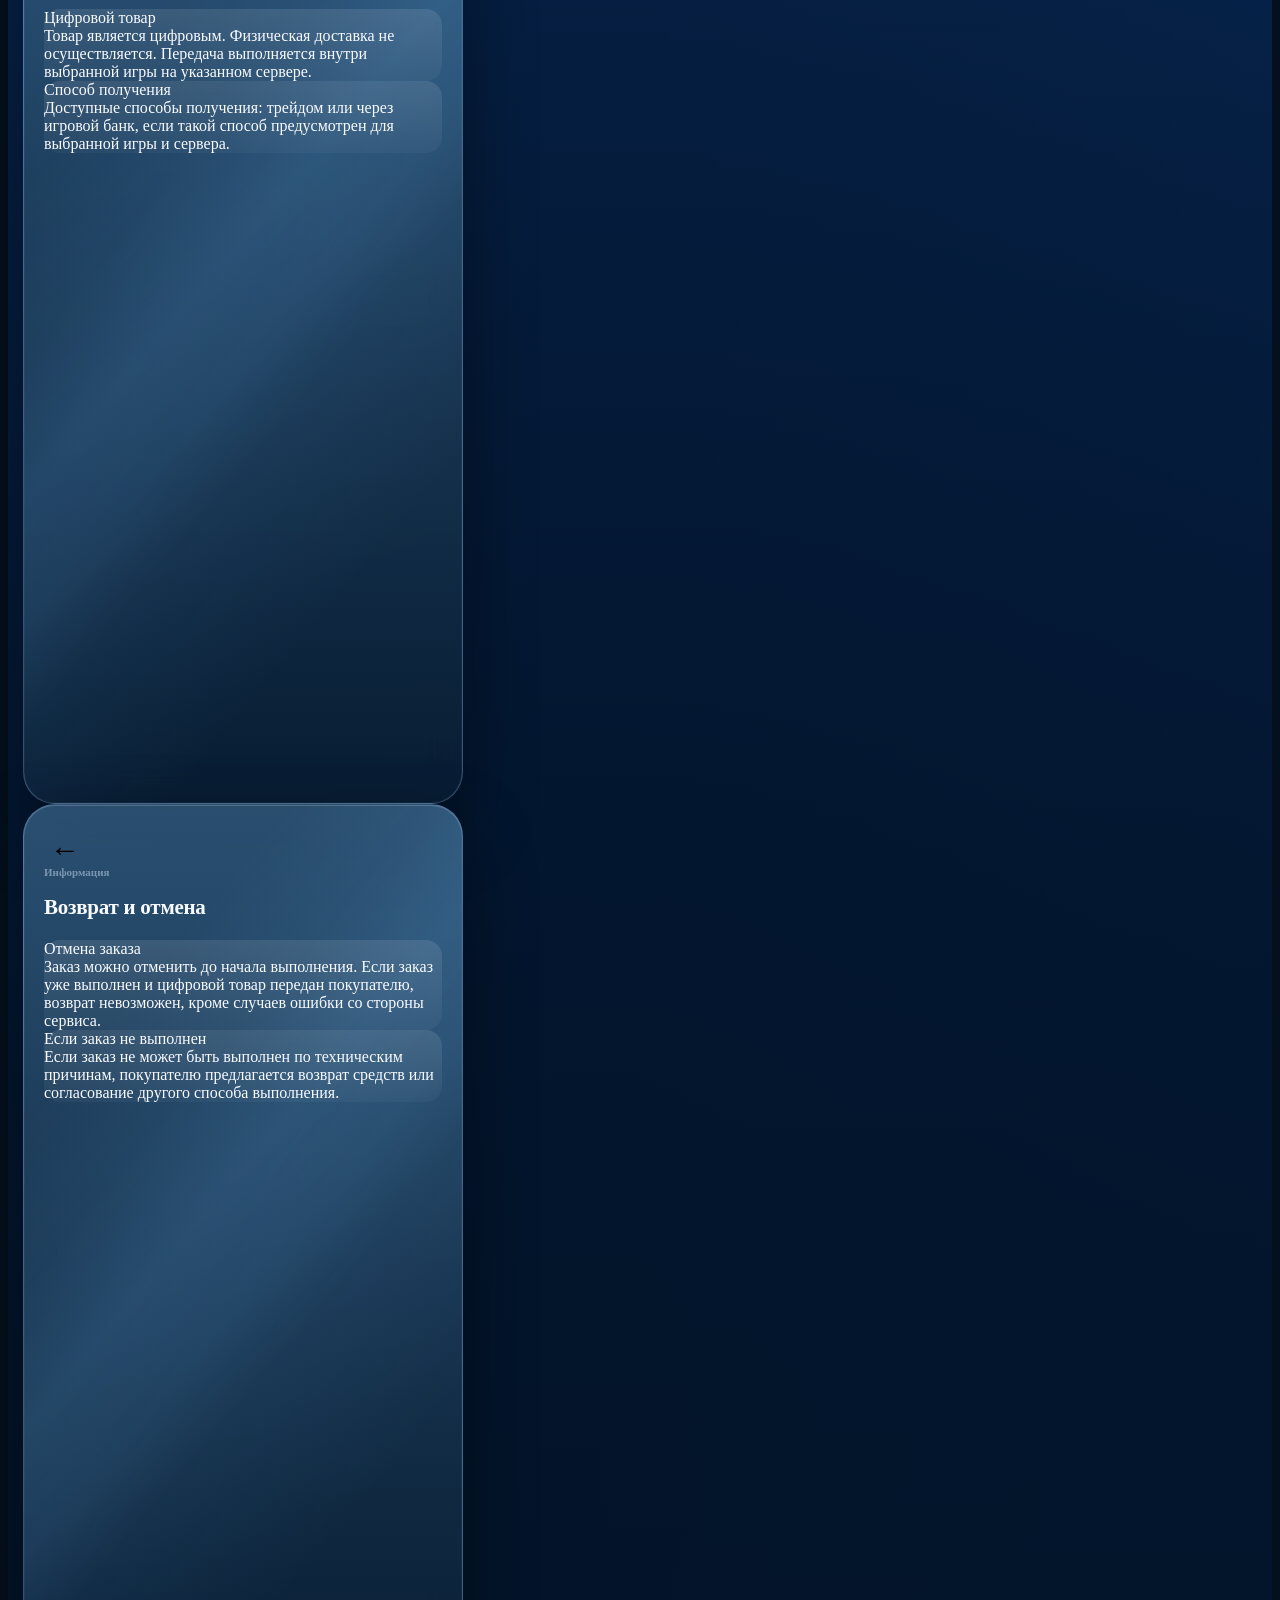
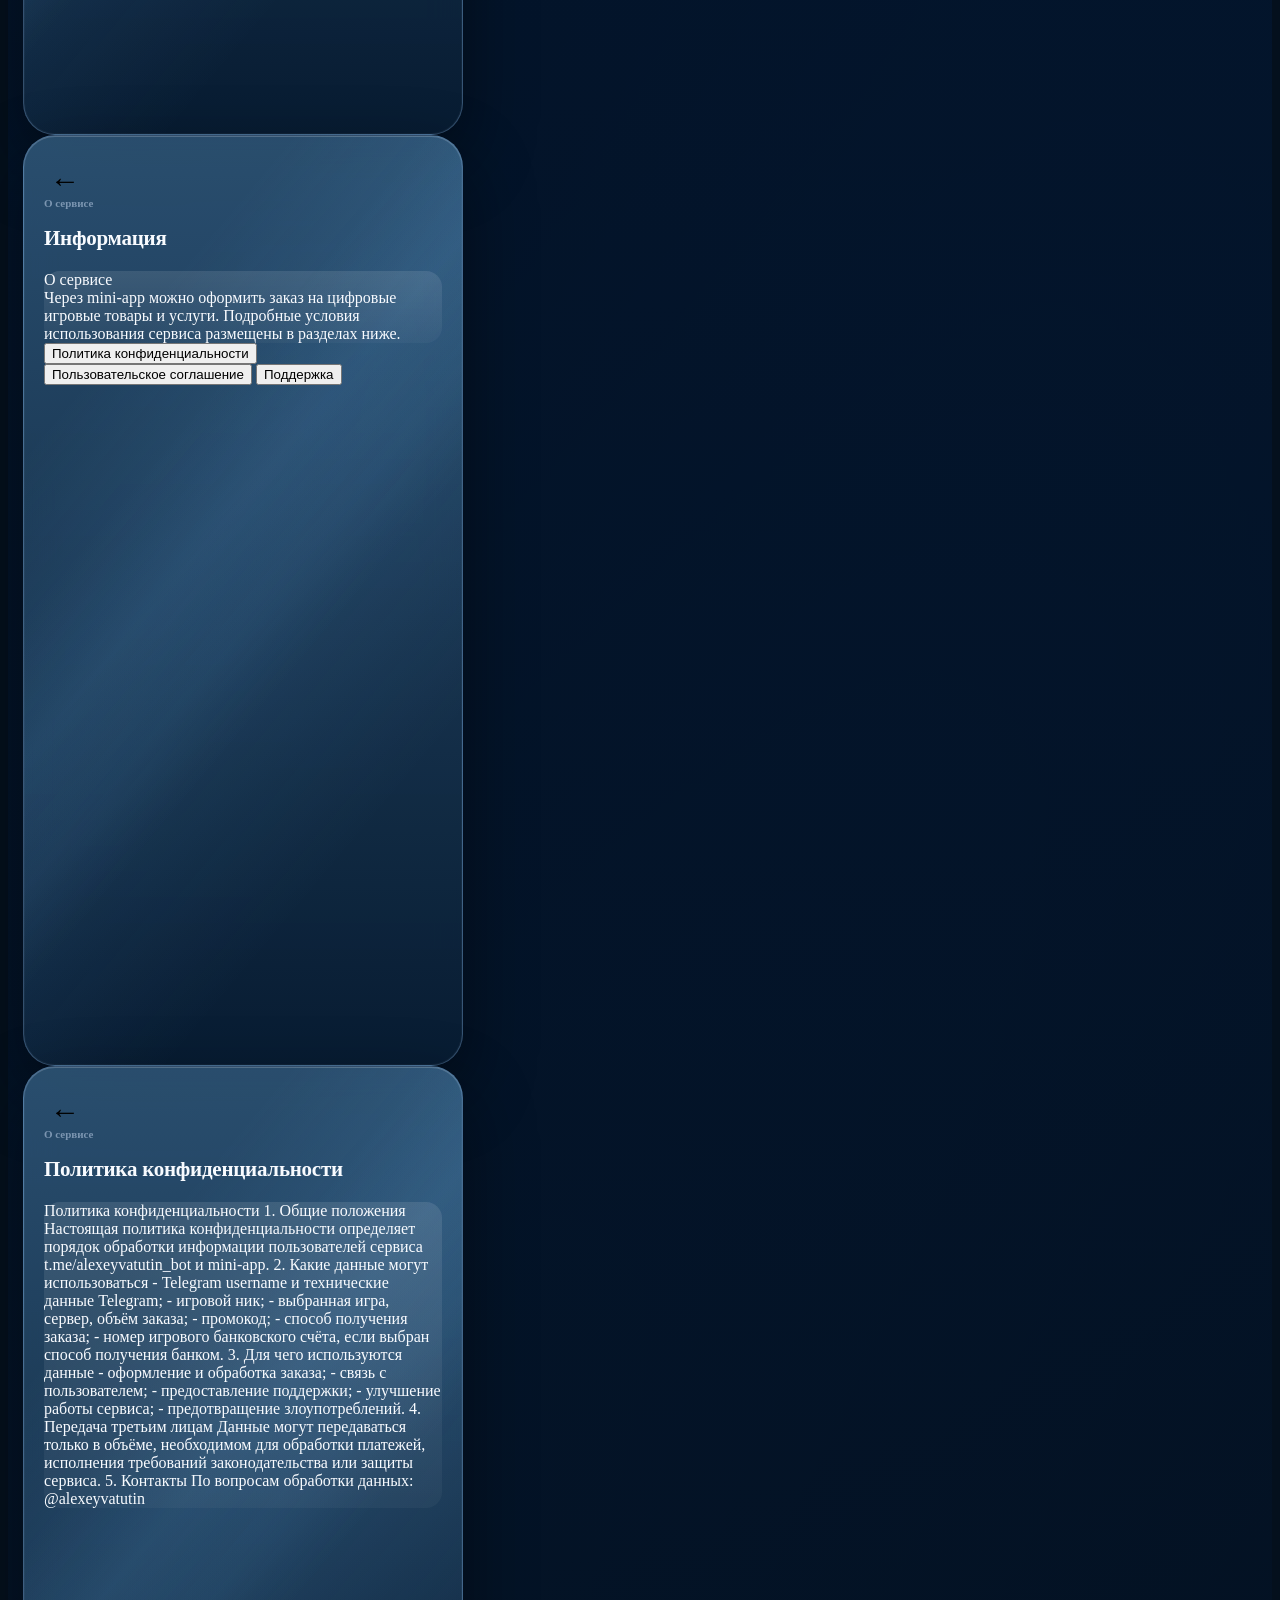
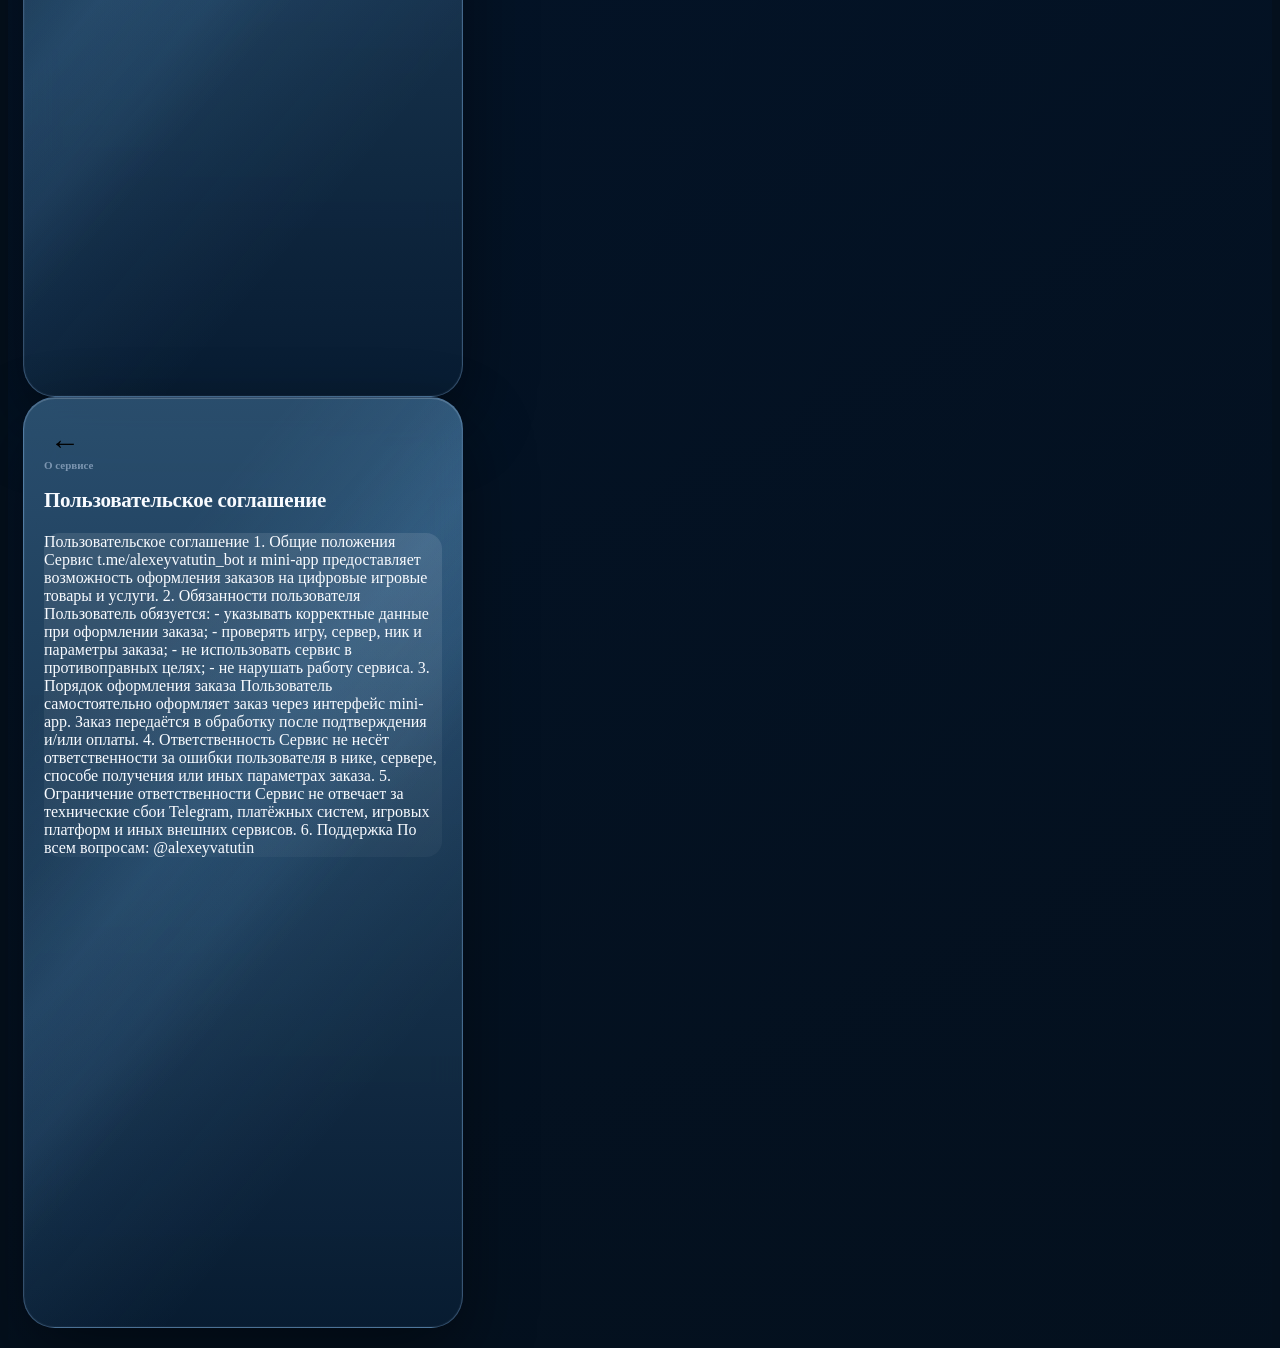
==== commit 1e132dc5: "Update index.html" ====
--- a/index.html
+++ b/index.html
@@ -3,11 +3,10 @@
 <head>
   <meta charset="UTF-8">
   <meta name="viewport" content="width=device-width, initial-scale=1.0, maximum-scale=1.0, user-scalable=no">
-  <meta name="theme-color" content="#08111f">
-  <meta name="color-scheme" content="dark">
+  <meta name="theme-color" content="#0f1725">
   <title>Бот Ватутина</title>
   <script src="https://telegram.org/js/telegram-web-app.js"></script>
-  <link rel="stylesheet" href="./style.css?v=41">
+  <link rel="stylesheet" href="./style.css?v=22">
 </head>
 <body>
   <div class="container">
@@ -65,11 +64,13 @@
               </span>
               <span class="game-meta">
                 <span class="game-name">STANDOFF 2</span>
-                <span class="game-note">Оформление заказа на игровой товар</span>
+                <span class="game-note">Оформление заказа на игровую валюту</span>
               </span>
             </span>
             <span class="game-arrow">›</span>
           </button>
+
+
 
           <div class="quick-info-grid" aria-label="Информация о заказе">
             <button class="quick-info-tile" type="button" onclick="openOrderGuide()">
@@ -224,6 +225,8 @@
       </div>
     </div>
 
+
+
     <div id="orderGuide" class="screen">
       <div class="card">
         <div class="topbar">
@@ -323,6 +326,7 @@
         <div class="stack">
           <button class="btn btn-secondary" onclick="openPrivacyPolicy()">Политика конфиденциальности</button>
           <button class="btn btn-secondary" onclick="openUserAgreement()">Пользовательское соглашение</button>
+
           <button class="btn btn-secondary" onclick="openSupport()">Поддержка</button>
         </div>
       </div>
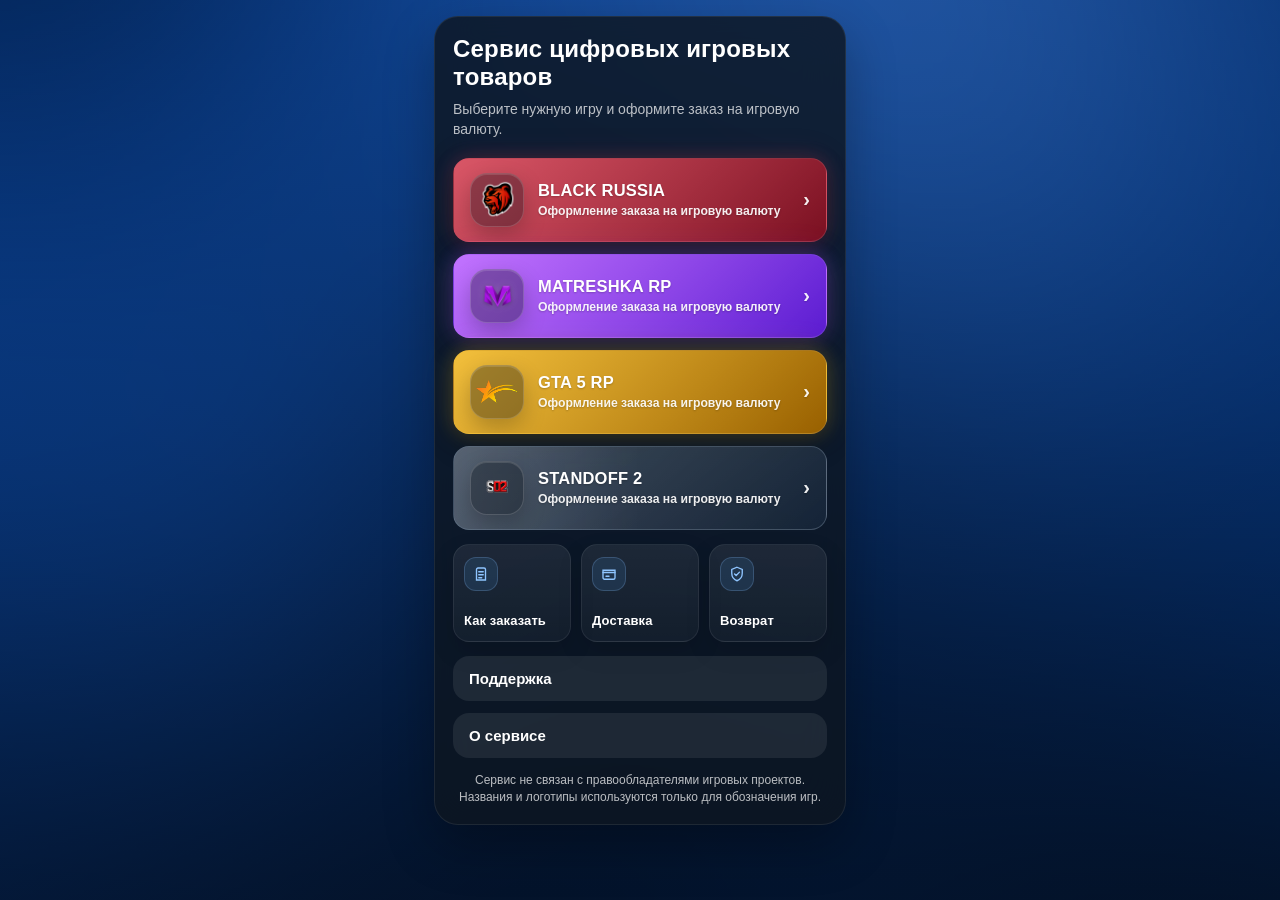
==== commit b2257ad1: "Update index.html" ====
--- a/index.html
+++ b/index.html
@@ -6,7 +6,7 @@
   <meta name="theme-color" content="#0f1725">
   <title>Бот Ватутина</title>
   <script src="https://telegram.org/js/telegram-web-app.js"></script>
-  <link rel="stylesheet" href="./style.css?v=22">
+  <link rel="stylesheet" href="./style.css?v=23">
 </head>
 <body>
   <div class="container">
--- a/style.css
+++ b/style.css
@@ -1,420 +1,770 @@
-/* =========================
-   REFERENCE MATCH PATCH v41
-   Подгонка под присланный дизайн
-   ========================= */
-
 :root {
-  --ref-bg: #061423;
-  --ref-card-top: rgba(53, 96, 132, 0.78);
-  --ref-card-bottom: rgba(8, 29, 51, 0.92);
-  --ref-border: rgba(159, 204, 255, 0.28);
-  --ref-border-strong: rgba(183, 223, 255, 0.42);
-  --ref-text: #f8fbff;
-  --ref-muted: rgba(218, 232, 255, 0.68);
-  --ref-soft: rgba(218, 232, 255, 0.48);
-}
-
-html,
+  --bg-card: rgba(14, 22, 34, 0.82);
+  --bg-soft: rgba(255, 255, 255, 0.08);
+  --bg-soft-hover: rgba(255, 255, 255, 0.12);
+  --text-main: #ffffff;
+  --text-muted: rgba(255, 255, 255, 0.72);
+  --accent: #56a8ff;
+  --success: #4ade80;
+  --danger: #ff6b81;
+  --warning: #ffd166;
+  --shadow: 0 20px 50px rgba(0, 0, 0, 0.28);
+  --radius-lg: 24px;
+  --radius-md: 16px;
+  --radius-sm: 12px;
+}
+
+* {
+  box-sizing: border-box;
+}
+
 body {
-  background: #04101d !important;
-}
-
-body {
-  color: var(--ref-text) !important;
+  margin: 0;
+  min-height: 100vh;
+  font-family: Arial, sans-serif;
+  color: var(--text-main);
   background:
-    radial-gradient(circle at 16% -8%, rgba(65, 139, 213, 0.42), transparent 290px),
-    radial-gradient(circle at 92% 4%, rgba(52, 115, 185, 0.28), transparent 260px),
-    linear-gradient(180deg, rgba(4, 16, 29, 0.16), rgba(4, 16, 29, 0.96)),
-    url("bg.png") no-repeat center center / cover !important;
-}
-
-body::before {
-  background:
-    linear-gradient(132deg, transparent 18%, rgba(113, 190, 255, 0.13) 38%, transparent 56%),
-    linear-gradient(308deg, transparent 24%, rgba(95, 169, 245, 0.11) 49%, transparent 66%) !important;
-  filter: blur(10px) !important;
-  opacity: 1 !important;
-}
-
-body::after {
-  background:
-    radial-gradient(ellipse at 46% 18%, rgba(115, 191, 255, 0.11), transparent 230px),
-    radial-gradient(ellipse at 68% 88%, rgba(101, 174, 255, 0.12), transparent 250px) !important;
-  opacity: 1 !important;
+    linear-gradient(180deg, rgba(5, 10, 18, 0.18), rgba(5, 10, 18, 0.55)),
+    url('bg.png') no-repeat center center / cover;
 }
 
 .container {
-  width: min(100%, 440px) !important;
-  padding: 10px 15px 12px !important;
+  width: min(100%, 440px);
+  margin: 0 auto;
+  padding: 16px 14px 24px;
+}
+
+.screen {
+  display: none;
+}
+
+.screen.active {
+  display: block;
 }
 
 .card {
-  min-height: calc(100dvh - 22px) !important;
-  padding: 27px 20px 24px !important;
-  border-radius: 32px !important;
-  border: 1px solid var(--ref-border) !important;
-  background:
-    linear-gradient(130deg, transparent 22%, rgba(116, 192, 255, 0.13) 43%, transparent 59%),
-    linear-gradient(310deg, transparent 24%, rgba(115, 191, 255, 0.09) 48%, transparent 67%),
-    linear-gradient(180deg, var(--ref-card-top), var(--ref-card-bottom)) !important;
+  background: var(--bg-card);
+  border: 1px solid rgba(255, 255, 255, 0.08);
+  box-shadow: var(--shadow);
+  backdrop-filter: blur(20px);
+  border-radius: var(--radius-lg);
+  padding: 18px;
+}
+
+.topbar {
+  display: flex;
+  align-items: center;
+  gap: 10px;
+  margin-bottom: 14px;
+}
+
+.back-btn {
+  width: 38px;
+  height: 38px;
+  border: none;
+  border-radius: 999px;
+  background: rgba(255, 255, 255, 0.08);
+  color: var(--text-main);
+  font-size: 16px;
+  cursor: pointer;
+}
+
+h1,
+h2,
+h3,
+p {
+  margin: 0;
+}
+
+.title {
+  font-size: 24px;
+  font-weight: 800;
+  margin-bottom: 8px;
+  letter-spacing: 0.2px;
+}
+
+.subtitle {
+  font-size: 14px;
+  line-height: 1.45;
+  color: var(--text-muted);
+  margin-bottom: 18px;
+}
+
+.stack {
+  display: flex;
+  flex-direction: column;
+  gap: 12px;
+}
+
+.btn {
+  border: none;
+  width: 100%;
+  padding: 14px 16px;
+  border-radius: var(--radius-md);
+  cursor: pointer;
+  color: var(--text-main);
+  font-size: 15px;
+  font-weight: 700;
+  text-align: left;
+  transition: transform 0.15s ease, background 0.15s ease, opacity 0.15s ease, box-shadow 0.18s ease, filter 0.18s ease;
+}
+
+.btn:active {
+  transform: scale(0.985);
+}
+
+.btn-game {
+  display: flex;
+  align-items: center;
+  justify-content: space-between;
+  gap: 14px;
+  min-height: 72px;
+  color: #ffffff;
+  position: relative;
+  overflow: hidden;
+  border: 1px solid rgba(255, 255, 255, 0.12);
+  text-shadow: 0 1px 2px rgba(0, 0, 0, 0.22);
+}
+
+.btn-game::after {
+  content: '';
+  position: absolute;
+  inset: 0;
+  background: linear-gradient(135deg, rgba(255, 255, 255, 0.14), rgba(255, 255, 255, 0));
+  pointer-events: none;
+}
+
+.btn-game-br {
+  background: linear-gradient(135deg, #d33b4e, #7a1021);
   box-shadow:
-    0 28px 70px rgba(0, 0, 0, 0.42),
-    inset 0 1px 0 rgba(255, 255, 255, 0.16),
-    inset 0 0 0 1px rgba(255, 255, 255, 0.035) !important;
-  backdrop-filter: blur(18px) !important;
-  -webkit-backdrop-filter: blur(18px) !important;
-}
-
-.card::before {
-  inset: 0 !important;
-  background:
-    linear-gradient(132deg, transparent 28%, rgba(119, 194, 255, 0.14) 45%, transparent 60%),
-    linear-gradient(312deg, transparent 30%, rgba(100, 178, 255, 0.1) 54%, transparent 70%) !important;
-  filter: blur(8px) !important;
-  opacity: 0.9 !important;
-}
-
-.card::after {
-  background:
-    linear-gradient(180deg, rgba(255, 255, 255, 0.055), transparent 20%),
-    radial-gradient(circle at 96% 96%, rgba(125, 202, 255, 0.14), transparent 32%) !important;
-}
-
-.title {
-  max-width: 340px !important;
-  margin-bottom: 12px !important;
-  font-size: 27px !important;
-  line-height: 1.08 !important;
-  font-weight: 760 !important;
-  letter-spacing: -0.55px !important;
-}
-
-.subtitle {
-  max-width: 330px !important;
-  margin-bottom: 27px !important;
-  color: var(--ref-muted) !important;
-  font-size: 15px !important;
-  line-height: 1.42 !important;
-}
-
-.stack {
-  gap: 13px !important;
-}
-
-.btn-game {
-  min-height: 77px !important;
-  padding: 13px 14px !important;
-  border-radius: 18px !important;
-  border-color: rgba(177, 217, 255, 0.26) !important;
+    0 12px 28px rgba(0, 0, 0, 0.22),
+    0 0 18px rgba(211, 59, 78, 0.22),
+    0 0 34px rgba(211, 59, 78, 0.12);
+}
+
+.btn-game-mat {
+  background: linear-gradient(135deg, #b85cff, #5b1cd1);
   box-shadow:
-    0 12px 26px rgba(0, 0, 0, 0.22),
-    inset 0 1px 0 rgba(255, 255, 255, 0.17) !important;
-}
-
-.btn-game::before {
-  background:
-    linear-gradient(125deg, rgba(255, 255, 255, 0.17), transparent 38%),
-    radial-gradient(circle at 100% 0%, rgba(255, 255, 255, 0.11), transparent 32%) !important;
-}
-
-.btn-game-br {
-  background:
-    linear-gradient(90deg, rgba(116, 42, 63, 0.82), rgba(78, 54, 94, 0.72)) !important;
-}
-
-.btn-game-mat {
-  background:
-    linear-gradient(90deg, rgba(93, 57, 170, 0.86), rgba(62, 57, 139, 0.74)) !important;
+    0 12px 28px rgba(0, 0, 0, 0.22),
+    0 0 18px rgba(184, 92, 255, 0.24),
+    0 0 34px rgba(184, 92, 255, 0.14);
 }
 
 .btn-game-gta {
-  background:
-    linear-gradient(90deg, rgba(103, 91, 58, 0.83), rgba(70, 73, 75, 0.74)) !important;
-}
-
-/* Главное исправление: STANDOFF снова тёмный, как на референсе */
-.btn-game-so2 {
-  color: #ffffff !important;
-  background:
-    linear-gradient(90deg, rgba(33, 59, 89, 0.88), rgba(28, 46, 70, 0.78)) !important;
-  border-color: rgba(177, 217, 255, 0.22) !important;
+  background: linear-gradient(135deg, #f0b51c, #986000);
   box-shadow:
-    0 12px 26px rgba(0, 0, 0, 0.22),
-    inset 0 1px 0 rgba(255, 255, 255, 0.15) !important;
+    0 12px 28px rgba(0, 0, 0, 0.22),
+    0 0 18px rgba(240, 181, 28, 0.22),
+    0 0 34px rgba(240, 181, 28, 0.12);
+}
+
+.btn-game:hover {
+  transform: translateY(-1px);
+  filter: brightness(1.05);
+}
+
+.btn-game-br:hover {
+  box-shadow:
+    0 14px 32px rgba(0, 0, 0, 0.24),
+    0 0 22px rgba(211, 59, 78, 0.28),
+    0 0 42px rgba(211, 59, 78, 0.18);
+}
+
+.btn-game-mat:hover {
+  box-shadow:
+    0 14px 32px rgba(0, 0, 0, 0.24),
+    0 0 22px rgba(184, 92, 255, 0.32),
+    0 0 42px rgba(184, 92, 255, 0.20);
+}
+
+.btn-game-gta:hover {
+  box-shadow:
+    0 14px 32px rgba(0, 0, 0, 0.24),
+    0 0 22px rgba(240, 181, 28, 0.28),
+    0 0 42px rgba(240, 181, 28, 0.18);
+}
+
+.btn-secondary:hover,
+.server-btn:hover {
+  background: var(--bg-soft-hover);
+}
+
+.btn-primary {
+  background: linear-gradient(90deg, #4da6ff, #2a7fff);
+  text-align: center;
+  box-shadow: 0 12px 30px rgba(42, 127, 255, 0.24);
+}
+
+.btn-primary.center {
+  text-align: center;
+}
+
+.btn-sell {
+  background: linear-gradient(90deg, #ff7a45, #ff4d6d);
+  text-align: center;
+  box-shadow: 0 12px 30px rgba(255, 97, 107, 0.24);
+}
+
+.btn-secondary {
+  background: var(--bg-soft);
+}
+
+.game-left,
+.game-arrow {
+  position: relative;
+  z-index: 1;
 }
 
 .game-left {
-  gap: 14px !important;
+  display: flex;
+  align-items: center;
+  gap: 12px;
+}
+
+.game-arrow {
+  font-size: 20px;
+  font-weight: 900;
+  opacity: 0.92;
 }
 
 .game-icon,
-.game-fallback,
+.game-fallback {
+  width: 40px;
+  height: 40px;
+  border-radius: 12px;
+  display: flex;
+  align-items: center;
+  justify-content: center;
+  flex-shrink: 0;
+  background: rgba(255, 255, 255, 0.08);
+}
+
+.game-icon img,
+.game-icon svg {
+  max-width: 28px;
+  max-height: 28px;
+  display: block;
+}
+
 .btn-game .game-icon,
 .btn-game .game-fallback {
-  flex: 0 0 49px !important;
-  width: 49px !important;
-  height: 49px !important;
-  border-radius: 13px !important;
-  border: 1px solid rgba(193, 226, 255, 0.24) !important;
-  background:
-    linear-gradient(180deg, rgba(255, 255, 255, 0.16), rgba(255, 255, 255, 0.055)) !important;
+  background: rgba(9, 15, 25, 0.18);
+  border: 1px solid rgba(255, 255, 255, 0.12);
+  box-shadow: 0 6px 16px rgba(0, 0, 0, 0.14);
+}
+
+.btn-game-mat .game-icon {
+  background: rgba(8, 12, 22, 0.42);
+  border: 1px solid rgba(255, 255, 255, 0.28);
   box-shadow:
-    0 8px 18px rgba(0, 0, 0, 0.2),
-    inset 0 1px 0 rgba(255, 255, 255, 0.18) !important;
-}
-
-.game-icon img,
-.game-icon svg,
-.btn-game .game-icon img,
-.btn-game .game-icon svg {
-  width: 38px !important;
-  height: 38px !important;
-  max-width: 38px !important;
-  max-height: 38px !important;
-  object-fit: contain !important;
-}
-
-.btn-game-so2 .game-icon img,
-.btn-game-so2 .game-icon svg {
-  width: 42px !important;
-  height: 42px !important;
-  max-width: 42px !important;
-  max-height: 42px !important;
+    0 0 0 2px rgba(255, 255, 255, 0.08),
+    0 6px 18px rgba(0, 0, 0, 0.22),
+    0 0 14px rgba(255, 255, 255, 0.08);
+}
+
+.btn-game-mat .game-icon img {
+  width: 28px;
+  height: 28px;
+  object-fit: contain;
+  display: block;
+  filter:
+    drop-shadow(0 1px 2px rgba(0, 0, 0, 0.35))
+    drop-shadow(0 0 4px rgba(255, 255, 255, 0.18));
+}
+
+.game-fallback {
+  font-size: 18px;
+  font-weight: 800;
+}
+
+.game-meta {
+  display: flex;
+  flex-direction: column;
+  gap: 4px;
 }
 
 .game-name {
-  color: #ffffff !important;
-  font-size: 15.5px !important;
-  line-height: 1.1 !important;
-  font-weight: 790 !important;
-  letter-spacing: -0.08px !important;
+  font-size: 16px;
+  font-weight: 800;
+  letter-spacing: 0.2px;
 }
 
 .game-note {
-  display: none !important;
-}
-
-.game-arrow {
-  flex: 0 0 26px !important;
-  width: 26px !important;
-  height: 26px !important;
-  color: rgba(255, 255, 255, 0.92) !important;
-  background: transparent !important;
-  box-shadow: none !important;
-  font-size: 30px !important;
-  font-weight: 280 !important;
-}
-
-.quick-info-grid {
-  gap: 10px !important;
-  margin-top: 18px !important;
-}
-
-.quick-info-tile {
-  min-height: 96px !important;
-  padding: 12px 8px !important;
-  border-radius: 17px !important;
-  border-color: rgba(161, 207, 255, 0.25) !important;
-  background:
-    linear-gradient(180deg, rgba(255, 255, 255, 0.105), rgba(255, 255, 255, 0.035)) !important;
-  box-shadow:
-    0 12px 26px rgba(0, 0, 0, 0.2),
-    inset 0 1px 0 rgba(255, 255, 255, 0.14) !important;
-}
-
-.quick-info-icon {
-  width: 35px !important;
-  height: 35px !important;
-  border-radius: 10px !important;
-  color: #58adff !important;
-  border-color: rgba(88, 173, 255, 0.48) !important;
-  background: rgba(47, 124, 255, 0.11) !important;
-}
-
-.quick-info-title {
-  font-size: 12px !important;
-  font-weight: 760 !important;
-}
-
-#home .stack > .btn-secondary {
-  display: flex !important;
-  align-items: center !important;
-  gap: 13px !important;
-  min-height: 59px !important;
-  padding: 14px 16px !important;
-  border-radius: 16px !important;
-  border-color: rgba(161, 207, 255, 0.25) !important;
-  background:
-    linear-gradient(180deg, rgba(255, 255, 255, 0.105), rgba(255, 255, 255, 0.035)) !important;
-  color: #ffffff !important;
-  font-size: 15px !important;
-  font-weight: 760 !important;
-}
-
-#home .stack > .btn-secondary::before {
-  content: "";
+  font-size: 12px;
+  color: rgba(255, 255, 255, 0.92);
+  font-weight: 600;
+}
+
+.badge-row {
+  display: flex;
+  flex-wrap: wrap;
+  gap: 8px;
+  margin-bottom: 14px;
+}
+
+.badge {
   display: inline-flex;
   align-items: center;
-  justify-content: center;
-  flex: 0 0 28px;
-  width: 28px;
-  height: 28px;
-  border: 1px solid rgba(88, 173, 255, 0.48);
+  gap: 6px;
+  padding: 8px 12px;
   border-radius: 999px;
-  color: #76bcff;
-  background: rgba(47, 124, 255, 0.08);
-  font-size: 15px;
-  font-weight: 800;
-}
-
-/* Поддержка */
-#home .stack > .btn-secondary:nth-of-type(5)::before {
-  content: "◔";
-}
-
-/* О сервисе */
-#home .stack > .btn-secondary:nth-of-type(6)::before {
-  content: "i";
-}
-
-#home .stack > .btn-secondary::after {
-  margin-left: auto !important;
-  content: "›" !important;
-  color: rgba(255, 255, 255, 0.92) !important;
-  font-size: 30px !important;
-  line-height: 1 !important;
-  font-weight: 280 !important;
-}
-
-.footer {
-  margin-top: auto !important;
-  padding-top: 28px !important;
-  color: var(--ref-soft) !important;
-  font-size: 12px !important;
-  line-height: 1.45 !important;
-}
-
-/* Остальные экраны ближе к референсу */
-
-.topbar {
-  margin-bottom: 20px !important;
-}
-
-.back-btn {
-  width: 34px !important;
-  height: 34px !important;
-  flex-basis: 34px !important;
-  background: transparent !important;
-  border: 0 !important;
-  box-shadow: none !important;
-  font-size: 30px !important;
-  font-weight: 280 !important;
-}
-
-h2 {
-  font-size: 21px !important;
-  font-weight: 760 !important;
-  letter-spacing: -0.25px !important;
-}
-
-.section-title {
-  color: var(--ref-soft) !important;
-  font-size: 11px !important;
-  font-weight: 650 !important;
-  letter-spacing: 0 !important;
-  text-transform: none !important;
-}
-
-.badge {
-  min-height: 37px !important;
-  padding: 8px 13px !important;
-  border-radius: 15px !important;
-  border-color: rgba(161, 207, 255, 0.24) !important;
-  background:
-    linear-gradient(180deg, rgba(255, 255, 255, 0.11), rgba(255, 255, 255, 0.04)) !important;
-  color: var(--ref-muted) !important;
-}
-
-#actions .stack {
-  margin-top: auto !important;
-  margin-bottom: auto !important;
-  padding: 20px 15px !important;
-  border: 1px solid rgba(161, 207, 255, 0.26) !important;
-  border-radius: 24px !important;
-  background:
-    radial-gradient(circle at 100% 0%, rgba(104, 188, 255, 0.22), transparent 34%),
-    linear-gradient(180deg, rgba(255, 255, 255, 0.105), rgba(255, 255, 255, 0.035)) !important;
-}
-
-.btn-primary,
-.btn-primary.center {
-  min-height: 62px !important;
-  border-radius: 16px !important;
-  background:
-    radial-gradient(circle at 100% 0%, rgba(155, 218, 255, 0.28), transparent 34%),
-    linear-gradient(135deg, #1b61f0, #2f83ff) !important;
-  border-color: rgba(138, 201, 255, 0.56) !important;
-}
-
-.btn-sell {
-  min-height: 62px !important;
-  border-radius: 16px !important;
-  background:
-    radial-gradient(circle at 100% 0%, rgba(255, 214, 214, 0.24), transparent 34%),
-    linear-gradient(135deg, #ff4a4a, #c53030) !important;
-  border-color: rgba(255, 166, 166, 0.5) !important;
+  background: rgba(255, 255, 255, 0.08);
+  font-size: 12px;
+  color: var(--text-main);
 }
 
 .search-box,
 .field {
-  height: 45px !important;
-  border-radius: 13px !important;
-  border-color: rgba(161, 207, 255, 0.24) !important;
-  background:
-    linear-gradient(180deg, rgba(255, 255, 255, 0.105), rgba(255, 255, 255, 0.035)) !important;
-  color: #ffffff !important;
-}
-
-.search-box {
-  height: 48px !important;
+  width: 100%;
+  border: 1px solid rgba(255, 255, 255, 0.08);
+  outline: none;
+  background: rgba(255, 255, 255, 0.07);
+  color: var(--text-main);
+  border-radius: var(--radius-sm);
+  padding: 13px 14px;
+  font-size: 15px;
+  margin-bottom: 12px;
+}
+
+.field::placeholder,
+.search-box::placeholder {
+  color: rgba(255, 255, 255, 0.48);
+}
+
+.servers-wrapper {
+  max-height: 410px;
+  overflow-y: auto;
+  padding-right: 4px;
+}
+
+.server-btn {
+  background: rgba(255, 255, 255, 0.08);
+  margin-bottom: 10px;
+  text-align: left;
+}
+
+.server-btn small {
+  display: block;
+  margin-top: 4px;
+  font-size: 12px;
+  color: var(--text-muted);
+  font-weight: 500;
+}
+
+.section-title {
+  font-size: 13px;
+  color: var(--text-muted);
+  margin: 2px 0 10px;
+  font-weight: 700;
+  text-transform: uppercase;
+  letter-spacing: 0.4px;
 }
 
 .selected-box,
 .discounts,
 .summary-box,
 .legal-text,
-.info-box,
+.info-box {
+  background: rgba(255, 255, 255, 0.08);
+  border: 1px solid rgba(255, 255, 255, 0.05);
+  border-radius: var(--radius-md);
+  padding: 14px;
+  margin-bottom: 12px;
+}
+
+.selected-row,
+.summary-row {
+  display: flex;
+  justify-content: space-between;
+  gap: 12px;
+  font-size: 14px;
+  line-height: 1.45;
+}
+
+.selected-row + .selected-row,
+.summary-row + .summary-row {
+  margin-top: 10px;
+}
+
+.selected-row span,
+.summary-row span {
+  color: var(--text-muted);
+}
+
+.discounts-title {
+  font-size: 14px;
+  font-weight: 800;
+  margin-bottom: 10px;
+}
+
+.discount-line {
+  display: flex;
+  justify-content: space-between;
+  gap: 12px;
+  font-size: 14px;
+  color: var(--text-muted);
+}
+
+.discount-line + .discount-line {
+  margin-top: 8px;
+}
+
+.grid-2 {
+  display: grid;
+  grid-template-columns: 1fr 1fr;
+  gap: 12px;
+  margin-bottom: 12px;
+}
+
 .delivery-box {
-  border-radius: 16px !important;
-  border-color: rgba(161, 207, 255, 0.24) !important;
+  background: rgba(255, 255, 255, 0.08);
+  border: 1px solid rgba(255, 255, 255, 0.05);
+  border-radius: var(--radius-md);
+  padding: 14px;
+  margin-bottom: 12px;
+}
+
+.delivery-toggle {
+  display: grid;
+  grid-template-columns: 1fr 1fr;
+  gap: 10px;
+  margin-bottom: 10px;
+}
+
+.delivery-option {
+  border: 1px solid rgba(255, 255, 255, 0.1);
+  background: rgba(255, 255, 255, 0.06);
+  color: var(--text-main);
+  border-radius: var(--radius-sm);
+  padding: 13px 12px;
+  font-size: 14px;
+  font-weight: 700;
+  cursor: pointer;
+  transition: transform 0.15s ease, background 0.15s ease, border-color 0.15s ease;
+}
+
+.delivery-option.active {
+  background: linear-gradient(90deg, rgba(77, 166, 255, 0.95), rgba(42, 127, 255, 0.95));
+  border-color: rgba(125, 187, 255, 0.9);
+}
+
+.delivery-option:active {
+  transform: scale(0.985);
+}
+
+.delivery-extra {
+  display: none;
+  margin-bottom: 0;
+}
+
+.delivery-extra.show {
+  display: block;
+  margin-top: 6px;
+}
+
+.delivery-hint {
+  min-height: 18px;
+  margin: 2px 0 0;
+  font-size: 12px;
+  color: var(--text-muted);
+}
+
+.input-group label {
+  display: block;
+  font-size: 12px;
+  color: var(--text-muted);
+  margin-bottom: 6px;
+  font-weight: 700;
+}
+
+.input-group .field {
+  margin-bottom: 0;
+}
+
+.helper-text {
+  min-height: 18px;
+  margin: -4px 0 12px;
+  font-size: 12px;
+  color: var(--text-muted);
+}
+
+.helper-text.success {
+  color: var(--success);
+}
+
+.helper-text.warning {
+  color: var(--warning);
+}
+
+.summary-row strong {
+  text-align: right;
+}
+
+.summary-row.total {
+  padding-top: 10px;
+  border-top: 1px solid rgba(255, 255, 255, 0.08);
+  font-size: 16px;
+  font-weight: 800;
+}
+
+.legal-text {
+  font-size: 14px;
+  line-height: 1.55;
+  color: rgba(255, 255, 255, 0.9);
+  white-space: pre-line;
+}
+
+.info-box-title {
+  font-size: 15px;
+  font-weight: 800;
+  margin-bottom: 8px;
+}
+
+.info-box-text {
+  font-size: 14px;
+  line-height: 1.5;
+  color: rgba(255, 255, 255, 0.9);
+}
+
+.footer {
+  margin-top: 14px;
+  font-size: 12px;
+  line-height: 1.45;
+  color: var(--text-muted);
+  text-align: center;
+}
+
+.muted-center {
+  text-align: center;
+  color: var(--text-muted);
+  font-size: 13px;
+  line-height: 1.45;
+}
+
+
+
+.screen.active {
+  animation: screenFadeUp 0.22s ease both;
+}
+
+.screen.active .card {
+  animation: cardEnter 0.24s ease both;
+}
+
+@keyframes screenFadeUp {
+  from {
+    opacity: 0;
+    transform: translateY(12px);
+  }
+
+  to {
+    opacity: 1;
+    transform: translateY(0);
+  }
+}
+
+@keyframes cardEnter {
+  from {
+    opacity: 0;
+    transform: translateY(16px) scale(0.985);
+  }
+
+  to {
+    opacity: 1;
+    transform: translateY(0) scale(1);
+  }
+}
+
+.quick-info-grid {
+  display: grid;
+  grid-template-columns: repeat(3, minmax(0, 1fr));
+  gap: 10px;
+  margin: 2px 0 2px;
+}
+
+.quick-info-tile {
+  min-height: 98px;
+  border: 1px solid rgba(255, 255, 255, 0.075);
+  border-radius: var(--radius-md);
   background:
-    linear-gradient(180deg, rgba(255, 255, 255, 0.105), rgba(255, 255, 255, 0.035)) !important;
-}
-
-.server-btn {
-  min-height: 53px !important;
-  border-radius: 14px !important;
-  border-color: rgba(161, 207, 255, 0.24) !important;
+    linear-gradient(180deg, rgba(255, 255, 255, 0.075), rgba(255, 255, 255, 0.035));
+  color: var(--text-main);
+  display: flex;
+  flex-direction: column;
+  align-items: flex-start;
+  justify-content: space-between;
+  gap: 9px;
+  padding: 12px 10px;
+  cursor: pointer;
+  text-align: left;
+  box-shadow: 0 10px 24px rgba(0, 0, 0, 0.14);
+  transition: transform 0.16s ease, border-color 0.16s ease, background 0.16s ease, box-shadow 0.18s ease, filter 0.18s ease;
+}
+
+.quick-info-tile:hover {
+  transform: translateY(-1px);
+  border-color: rgba(143, 197, 255, 0.22);
   background:
-    linear-gradient(180deg, rgba(255, 255, 255, 0.105), rgba(255, 255, 255, 0.035)) !important;
-}
-
-@media (max-width: 390px) {
+    linear-gradient(180deg, rgba(255, 255, 255, 0.095), rgba(255, 255, 255, 0.045));
+  box-shadow: 0 12px 28px rgba(0, 0, 0, 0.18);
+}
+
+.quick-info-tile:active {
+  transform: scale(0.97);
+}
+
+.quick-info-icon {
+  width: 34px;
+  height: 34px;
+  border-radius: 12px;
+  flex: 0 0 auto;
+  display: flex;
+  align-items: center;
+  justify-content: center;
+  color: #8fc5ff;
+  background: rgba(86, 168, 255, 0.12);
+  border: 1px solid rgba(143, 197, 255, 0.22);
+}
+
+.quick-info-icon svg {
+  width: 18px;
+  height: 18px;
+  stroke: currentColor;
+}
+
+.quick-info-title {
+  display: block;
+  font-size: 13px;
+  line-height: 1.15;
+  font-weight: 800;
+  letter-spacing: 0.1px;
+}
+
+@media (prefers-reduced-motion: reduce) {
+  .screen.active,
+  .screen.active .card,
+  .btn,
+  .quick-info-tile,
+  .delivery-option {
+    animation: none !important;
+    transition: none !important;
+  }
+}
+
+@media (max-width: 420px) {
+  .grid-2 {
+    grid-template-columns: 1fr;
+  }
+
+  .delivery-toggle {
+    grid-template-columns: 1fr;
+  }
+
   .container {
-    padding-left: 10px !important;
-    padding-right: 10px !important;
-  }
-
-  .card {
-    padding-left: 18px !important;
-    padding-right: 18px !important;
-  }
-
-  .title {
-    font-size: 25px !important;
-  }
-
-  .btn-game {
-    min-height: 74px !important;
-  }
-}
+    padding-left: 12px;
+    padding-right: 12px;
+  }
+
+  .quick-info-grid {
+    gap: 8px;
+  }
+
+  .quick-info-tile {
+    min-height: 92px;
+    padding: 11px 9px;
+  }
+
+  .quick-info-title {
+    font-size: 12px;
+  }
+}
+
+/* v21: крупнее логотипы игр */
+.btn-game {
+  min-height: 82px;
+}
+
+.game-left {
+  gap: 14px;
+}
+
+.btn-game .game-icon,
+.btn-game .game-fallback {
+  width: 54px;
+  height: 54px;
+  border-radius: 17px;
+  flex: 0 0 54px;
+  background: rgba(7, 12, 22, 0.34);
+  border: 1px solid rgba(255, 255, 255, 0.16);
+  box-shadow:
+    inset 0 1px 0 rgba(255, 255, 255, 0.12),
+    0 9px 22px rgba(0, 0, 0, 0.22);
+}
+
+.btn-game .game-icon img,
+.btn-game .game-icon svg {
+  width: 43px;
+  height: 43px;
+  max-width: 43px;
+  max-height: 43px;
+  object-fit: contain;
+}
+
+/* Широкий логотип GTA лучше держать чуть шире, но ниже */
+.btn-game-gta .game-icon img,
+.btn-game-gta .game-icon svg {
+  width: 42px;
+  height: auto;
+  max-width: 42px;
+  max-height: 34px;
+}
+
+/* STANDOFF часто выглядит мелко из-за полей в файле */
+.btn-game-so2 .game-icon img,
+.btn-game-so2 .game-icon svg {
+  width: 50px;
+  height: 50px;
+  max-width: 50px;
+  max-height: 50px;
+}
+
+.game-name {
+  font-size: 16.5px;
+}
+
+.game-note {
+  font-size: 12.2px;
+}
+
+@media (max-width: 380px) {
+  .btn-game .game-icon,
+  .btn-game .game-fallback {
+    width: 50px;
+    height: 50px;
+    border-radius: 16px;
+    flex-basis: 50px;
+  }
+
+  .btn-game .game-icon img,
+  .btn-game .game-icon svg {
+    width: 40px;
+    height: 40px;
+    max-width: 40px;
+    max-height: 40px;
+  }
+
+  .btn-game-gta .game-icon img,
+  .btn-game-gta .game-icon svg {
+    width: 40px;
+    max-width: 40px;
+    max-height: 32px;
+  }
+
+  .btn-game-so2 .game-icon img,
+  .btn-game-so2 .game-icon svg {
+    width: 46px;
+    height: 46px;
+    max-width: 46px;
+    max-height: 46px;
+  }
+}
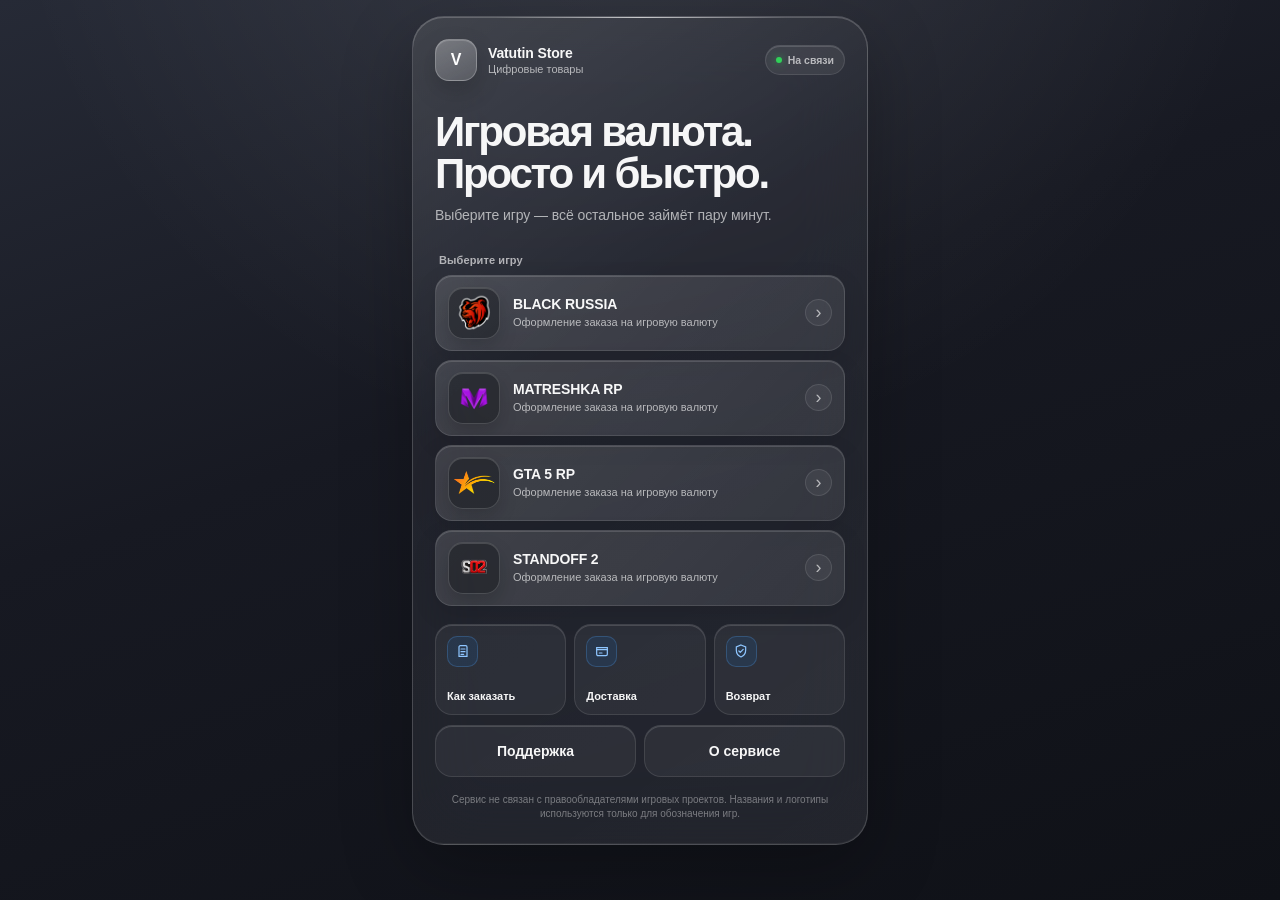
==== commit 0e4257e4: "Add files via upload" ====
--- a/index.html
+++ b/index.html
@@ -3,21 +3,40 @@
 <head>
   <meta charset="UTF-8">
   <meta name="viewport" content="width=device-width, initial-scale=1.0, maximum-scale=1.0, user-scalable=no">
-  <meta name="theme-color" content="#0f1725">
-  <title>Бот Ватутина</title>
+  <meta name="theme-color" content="#11131a">
+  <meta name="description" content="Покупка и продажа цифровых игровых товаров в Telegram.">
+  <title>Vatutin Store</title>
   <script src="https://telegram.org/js/telegram-web-app.js"></script>
-  <link rel="stylesheet" href="./style.css?v=23">
-</head>
-<body>
-  <div class="container">
-    <div id="home" class="screen active">
-      <div class="card">
-        <h1 class="title">Сервис цифровых игровых товаров</h1>
-        <p class="subtitle">
-          Выберите нужную игру и оформите заказ на игровую валюту.
-        </p>
-
-        <div class="stack">
+  <link rel="stylesheet" href="./style.css?v=27">
+</head>
+<body>
+  <div class="ambient" aria-hidden="true">
+    <span class="ambient-shape ambient-shape-one"></span>
+    <span class="ambient-shape ambient-shape-two"></span>
+    <span class="ambient-shape ambient-shape-three"></span>
+  </div>
+
+  <div class="container">
+    <div id="home" class="screen active">
+      <div class="card home-card">
+        <div class="brand-bar">
+          <div class="brand">
+            <span class="brand-mark" aria-hidden="true">V</span>
+            <span class="brand-copy">
+              <strong>Vatutin Store</strong>
+              <small>Цифровые товары</small>
+            </span>
+          </div>
+          <span class="status-pill"><i></i> На связи</span>
+        </div>
+
+        <h1 class="title">Игровая валюта.<br>Просто и быстро.</h1>
+        <p class="subtitle">
+          Выберите игру — всё остальное займёт пару минут.
+        </p>
+
+        <div class="content-label">Выберите игру</div>
+        <div class="stack">
           <button class="btn btn-game btn-game-br" onclick="selectGame('br')">
             <span class="game-left">
               <span class="game-icon">
@@ -104,8 +123,10 @@
             </button>
           </div>
 
-          <button class="btn btn-secondary" onclick="openSupport()">Поддержка</button>
-          <button class="btn btn-secondary" onclick="openInfo()">О сервисе</button>
+          <div class="secondary-row">
+            <button class="btn btn-secondary" onclick="openSupport()">Поддержка</button>
+            <button class="btn btn-secondary" onclick="openInfo()">О сервисе</button>
+          </div>
         </div>
 
         <div class="footer">
--- a/style.css
+++ b/style.css
@@ -1,37 +1,124 @@
 :root {
-  --bg-card: rgba(14, 22, 34, 0.82);
-  --bg-soft: rgba(255, 255, 255, 0.08);
-  --bg-soft-hover: rgba(255, 255, 255, 0.12);
-  --text-main: #ffffff;
-  --text-muted: rgba(255, 255, 255, 0.72);
-  --accent: #56a8ff;
-  --success: #4ade80;
-  --danger: #ff6b81;
-  --warning: #ffd166;
-  --shadow: 0 20px 50px rgba(0, 0, 0, 0.28);
-  --radius-lg: 24px;
-  --radius-md: 16px;
-  --radius-sm: 12px;
+  color-scheme: dark;
+  --text: rgba(255, 255, 255, 0.96);
+  --text-secondary: rgba(255, 255, 255, 0.64);
+  --text-tertiary: rgba(255, 255, 255, 0.40);
+  --glass: rgba(255, 255, 255, 0.10);
+  --glass-soft: rgba(255, 255, 255, 0.065);
+  --glass-hover: rgba(255, 255, 255, 0.14);
+  --stroke: rgba(255, 255, 255, 0.17);
+  --stroke-soft: rgba(255, 255, 255, 0.10);
+  --blue: #0a84ff;
+  --blue-bright: #58aaff;
+  --green: #30d158;
+  --red: #ff453a;
+  --orange: #ff9f0a;
+  --yellow: #ffd60a;
+  --radius-xl: 32px;
+  --radius-lg: 22px;
+  --radius-md: 17px;
+  --radius-sm: 13px;
+  --glass-shadow:
+    inset 0 1px 0 rgba(255, 255, 255, 0.20),
+    inset 0 -1px 0 rgba(255, 255, 255, 0.055),
+    0 24px 70px rgba(0, 0, 0, 0.26);
+  --inner-glow: inset 0 1px 0 rgba(255, 255, 255, 0.15);
 }
 
 * {
   box-sizing: border-box;
+}
+
+html {
+  min-height: 100%;
+  background: #11131a;
 }
 
 body {
   margin: 0;
   min-height: 100vh;
-  font-family: Arial, sans-serif;
-  color: var(--text-main);
+  min-height: 100svh;
+  overflow-x: hidden;
+  color: var(--text);
   background:
-    linear-gradient(180deg, rgba(5, 10, 18, 0.18), rgba(5, 10, 18, 0.55)),
-    url('bg.png') no-repeat center center / cover;
+    radial-gradient(circle at 50% -20%, rgba(255, 255, 255, 0.10), transparent 40rem),
+    linear-gradient(160deg, #262a36 0%, #171922 42%, #0f1117 100%);
+  font-family:
+    -apple-system, BlinkMacSystemFont, "SF Pro Display", "SF Pro Text",
+    "Segoe UI", sans-serif;
+  font-synthesis: none;
+  -webkit-font-smoothing: antialiased;
+}
+
+body::after {
+  content: "";
+  position: fixed;
+  inset: 0;
+  z-index: -1;
+  pointer-events: none;
+  background: linear-gradient(135deg, rgba(255, 255, 255, 0.025), transparent 45%);
+}
+
+.ambient {
+  position: fixed;
+  inset: 0;
+  z-index: -2;
+  overflow: hidden;
+  pointer-events: none;
+}
+
+.ambient-shape {
+  position: absolute;
+  display: block;
+  border-radius: 999px;
+  filter: blur(2px);
+  opacity: 0.72;
+}
+
+.ambient-shape-one {
+  top: -13rem;
+  left: -9rem;
+  width: 27rem;
+  height: 27rem;
+  background: radial-gradient(circle at 60% 62%, #467cf4, #6653bd 48%, rgba(56, 40, 105, 0) 72%);
+}
+
+.ambient-shape-two {
+  top: 28%;
+  right: -16rem;
+  width: 31rem;
+  height: 31rem;
+  background: radial-gradient(circle at 35% 44%, #38a8a0, #246a87 42%, rgba(24, 58, 73, 0) 72%);
+  opacity: 0.44;
+}
+
+.ambient-shape-three {
+  bottom: -18rem;
+  left: -10rem;
+  width: 32rem;
+  height: 32rem;
+  background: radial-gradient(circle at 55% 35%, #a86657, #6d414c 42%, rgba(65, 35, 45, 0) 70%);
+  opacity: 0.36;
+}
+
+button,
+input {
+  font: inherit;
+  -webkit-tap-highlight-color: transparent;
+}
+
+button {
+  touch-action: manipulation;
 }
 
 .container {
-  width: min(100%, 440px);
+  width: min(100%, 480px);
   margin: 0 auto;
-  padding: 16px 14px 24px;
+  padding:
+    max(16px, env(safe-area-inset-top))
+    max(12px, env(safe-area-inset-right))
+    max(28px, env(safe-area-inset-bottom))
+    max(12px, env(safe-area-inset-left));
 }
 
 .screen {
@@ -40,33 +127,112 @@
 
 .screen.active {
   display: block;
+  animation: appear 0.28s cubic-bezier(0.22, 0.8, 0.2, 1) both;
 }
 
 .card {
-  background: var(--bg-card);
-  border: 1px solid rgba(255, 255, 255, 0.08);
-  box-shadow: var(--shadow);
-  backdrop-filter: blur(20px);
-  border-radius: var(--radius-lg);
-  padding: 18px;
-}
-
-.topbar {
-  display: flex;
+  position: relative;
+  padding: 22px;
+  overflow: hidden;
+  border: 1px solid var(--stroke);
+  border-radius: var(--radius-xl);
+  background:
+    linear-gradient(145deg, rgba(255, 255, 255, 0.14), rgba(255, 255, 255, 0.055) 38%, rgba(255, 255, 255, 0.075)),
+    rgba(21, 23, 31, 0.44);
+  box-shadow: var(--glass-shadow);
+  backdrop-filter: blur(34px) saturate(1.45);
+  -webkit-backdrop-filter: blur(34px) saturate(1.45);
+}
+
+.card::after {
+  content: "";
+  position: absolute;
+  top: 0;
+  right: 18%;
+  left: 18%;
+  height: 1px;
+  pointer-events: none;
+  background: linear-gradient(90deg, transparent, rgba(255, 255, 255, 0.66), transparent);
+}
+
+.brand-bar {
+  position: relative;
+  z-index: 1;
+  display: flex;
+  margin-bottom: 30px;
   align-items: center;
-  gap: 10px;
-  margin-bottom: 14px;
-}
-
-.back-btn {
-  width: 38px;
-  height: 38px;
-  border: none;
+  justify-content: space-between;
+  gap: 12px;
+}
+
+.brand {
+  display: flex;
+  min-width: 0;
+  align-items: center;
+  gap: 11px;
+}
+
+.brand-mark {
+  display: grid;
+  width: 42px;
+  height: 42px;
+  flex: 0 0 42px;
+  place-items: center;
+  border: 1px solid rgba(255, 255, 255, 0.24);
+  border-radius: 14px;
+  color: white;
+  background:
+    linear-gradient(155deg, rgba(255, 255, 255, 0.24), rgba(255, 255, 255, 0.08)),
+    rgba(255, 255, 255, 0.08);
+  box-shadow: var(--inner-glow), 0 10px 25px rgba(0, 0, 0, 0.18);
+  font-size: 16px;
+  font-weight: 700;
+}
+
+.brand-copy {
+  display: flex;
+  min-width: 0;
+  flex-direction: column;
+  gap: 2px;
+}
+
+.brand-copy strong {
+  overflow: hidden;
+  font-size: 14px;
+  font-weight: 650;
+  letter-spacing: -0.01em;
+  text-overflow: ellipsis;
+  white-space: nowrap;
+}
+
+.brand-copy small {
+  color: var(--text-secondary);
+  font-size: 11px;
+  font-weight: 450;
+}
+
+.status-pill {
+  display: inline-flex;
+  min-height: 30px;
+  padding: 0 10px;
+  flex: 0 0 auto;
+  align-items: center;
+  gap: 6px;
+  border: 1px solid var(--stroke-soft);
   border-radius: 999px;
-  background: rgba(255, 255, 255, 0.08);
-  color: var(--text-main);
-  font-size: 16px;
-  cursor: pointer;
+  color: var(--text-secondary);
+  background: rgba(255, 255, 255, 0.07);
+  box-shadow: var(--inner-glow);
+  font-size: 10.5px;
+  font-weight: 550;
+}
+
+.status-pill i {
+  width: 6px;
+  height: 6px;
+  border-radius: 50%;
+  background: var(--green);
+  box-shadow: 0 0 8px rgba(48, 209, 88, 0.65);
 }
 
 h1,
@@ -77,136 +243,130 @@
 }
 
 .title {
-  font-size: 24px;
-  font-weight: 800;
-  margin-bottom: 8px;
-  letter-spacing: 0.2px;
+  position: relative;
+  z-index: 1;
+  max-width: 390px;
+  margin-bottom: 11px;
+  font-size: clamp(32px, 8.6vw, 42px);
+  font-weight: 690;
+  line-height: 0.99;
+  letter-spacing: -0.052em;
+}
+
+h2 {
+  font-size: clamp(22px, 6vw, 27px);
+  font-weight: 670;
+  line-height: 1.08;
+  letter-spacing: -0.035em;
 }
 
 .subtitle {
+  position: relative;
+  z-index: 1;
+  max-width: 345px;
+  margin-bottom: 28px;
+  color: var(--text-secondary);
   font-size: 14px;
-  line-height: 1.45;
-  color: var(--text-muted);
-  margin-bottom: 18px;
+  line-height: 1.48;
+  letter-spacing: -0.005em;
+}
+
+.content-label,
+.section-title {
+  color: var(--text-secondary);
+  font-size: 11px;
+  font-weight: 600;
+  letter-spacing: 0.01em;
+}
+
+.content-label {
+  margin: 0 0 9px 4px;
 }
 
 .stack {
   display: flex;
   flex-direction: column;
-  gap: 12px;
+  gap: 9px;
+}
+
+.btn,
+.quick-info-tile,
+.delivery-option,
+.back-btn {
+  border: 1px solid transparent;
+  cursor: pointer;
+  color: var(--text);
+  transition:
+    transform 0.18s ease,
+    background-color 0.18s ease,
+    border-color 0.18s ease,
+    box-shadow 0.18s ease,
+    opacity 0.18s ease;
 }
 
 .btn {
-  border: none;
   width: 100%;
-  padding: 14px 16px;
+  min-height: 52px;
+  padding: 13px 15px;
   border-radius: var(--radius-md);
-  cursor: pointer;
-  color: var(--text-main);
-  font-size: 15px;
-  font-weight: 700;
+  font-size: 14px;
+  font-weight: 590;
   text-align: left;
-  transition: transform 0.15s ease, background 0.15s ease, opacity 0.15s ease, box-shadow 0.18s ease, filter 0.18s ease;
-}
-
-.btn:active {
-  transform: scale(0.985);
+}
+
+.btn:active,
+.quick-info-tile:active,
+.delivery-option:active,
+.back-btn:active {
+  transform: scale(0.98);
+}
+
+.btn:focus-visible,
+.quick-info-tile:focus-visible,
+.delivery-option:focus-visible,
+.back-btn:focus-visible,
+.field:focus-visible,
+.search-box:focus-visible {
+  outline: 3px solid rgba(88, 170, 255, 0.30);
+  outline-offset: 2px;
 }
 
 .btn-game {
-  display: flex;
+  position: relative;
+  display: flex;
+  min-height: 76px;
+  padding: 11px 12px;
+  overflow: hidden;
   align-items: center;
   justify-content: space-between;
-  gap: 14px;
-  min-height: 72px;
-  color: #ffffff;
-  position: relative;
-  overflow: hidden;
-  border: 1px solid rgba(255, 255, 255, 0.12);
-  text-shadow: 0 1px 2px rgba(0, 0, 0, 0.22);
+  gap: 12px;
+  border-color: var(--stroke-soft);
+  background:
+    linear-gradient(135deg, rgba(255, 255, 255, 0.105), rgba(255, 255, 255, 0.052)),
+    rgba(255, 255, 255, 0.035);
+  box-shadow: var(--inner-glow), 0 8px 24px rgba(0, 0, 0, 0.11);
 }
 
 .btn-game::after {
-  content: '';
+  content: "";
   position: absolute;
   inset: 0;
-  background: linear-gradient(135deg, rgba(255, 255, 255, 0.14), rgba(255, 255, 255, 0));
   pointer-events: none;
-}
-
-.btn-game-br {
-  background: linear-gradient(135deg, #d33b4e, #7a1021);
-  box-shadow:
-    0 12px 28px rgba(0, 0, 0, 0.22),
-    0 0 18px rgba(211, 59, 78, 0.22),
-    0 0 34px rgba(211, 59, 78, 0.12);
-}
-
-.btn-game-mat {
-  background: linear-gradient(135deg, #b85cff, #5b1cd1);
-  box-shadow:
-    0 12px 28px rgba(0, 0, 0, 0.22),
-    0 0 18px rgba(184, 92, 255, 0.24),
-    0 0 34px rgba(184, 92, 255, 0.14);
-}
-
-.btn-game-gta {
-  background: linear-gradient(135deg, #f0b51c, #986000);
-  box-shadow:
-    0 12px 28px rgba(0, 0, 0, 0.22),
-    0 0 18px rgba(240, 181, 28, 0.22),
-    0 0 34px rgba(240, 181, 28, 0.12);
+  opacity: 0;
+  background: linear-gradient(110deg, rgba(255, 255, 255, 0.07), transparent 42%);
+  transition: opacity 0.18s ease;
 }
 
 .btn-game:hover {
   transform: translateY(-1px);
-  filter: brightness(1.05);
-}
-
-.btn-game-br:hover {
-  box-shadow:
-    0 14px 32px rgba(0, 0, 0, 0.24),
-    0 0 22px rgba(211, 59, 78, 0.28),
-    0 0 42px rgba(211, 59, 78, 0.18);
-}
-
-.btn-game-mat:hover {
-  box-shadow:
-    0 14px 32px rgba(0, 0, 0, 0.24),
-    0 0 22px rgba(184, 92, 255, 0.32),
-    0 0 42px rgba(184, 92, 255, 0.20);
-}
-
-.btn-game-gta:hover {
-  box-shadow:
-    0 14px 32px rgba(0, 0, 0, 0.24),
-    0 0 22px rgba(240, 181, 28, 0.28),
-    0 0 42px rgba(240, 181, 28, 0.18);
-}
-
-.btn-secondary:hover,
-.server-btn:hover {
-  background: var(--bg-soft-hover);
-}
-
-.btn-primary {
-  background: linear-gradient(90deg, #4da6ff, #2a7fff);
-  text-align: center;
-  box-shadow: 0 12px 30px rgba(42, 127, 255, 0.24);
-}
-
-.btn-primary.center {
-  text-align: center;
-}
-
-.btn-sell {
-  background: linear-gradient(90deg, #ff7a45, #ff4d6d);
-  text-align: center;
-  box-shadow: 0 12px 30px rgba(255, 97, 107, 0.24);
-}
-
-.btn-secondary {
-  background: var(--bg-soft);
+  border-color: rgba(255, 255, 255, 0.23);
+  background:
+    linear-gradient(135deg, rgba(255, 255, 255, 0.15), rgba(255, 255, 255, 0.07)),
+    rgba(255, 255, 255, 0.045);
+}
+
+.btn-game:hover::after {
+  opacity: 1;
 }
 
 .game-left,
@@ -217,239 +377,427 @@
 
 .game-left {
   display: flex;
+  min-width: 0;
+  align-items: center;
+  gap: 13px;
+}
+
+.game-icon,
+.game-fallback {
+  display: flex;
+  width: 52px;
+  height: 52px;
+  flex: 0 0 52px;
+  align-items: center;
+  justify-content: center;
+  overflow: hidden;
+  border: 1px solid rgba(255, 255, 255, 0.16);
+  border-radius: 15px;
+  background: rgba(5, 6, 9, 0.34);
+  box-shadow: var(--inner-glow), 0 8px 18px rgba(0, 0, 0, 0.16);
+}
+
+.game-icon img,
+.game-icon svg {
+  display: block;
+  width: 42px;
+  height: 42px;
+  max-width: 42px;
+  max-height: 42px;
+  object-fit: contain;
+}
+
+.btn-game-gta .game-icon img,
+.btn-game-gta .game-icon svg {
+  width: 41px;
+  height: auto;
+  max-height: 34px;
+}
+
+.btn-game-so2 .game-icon img,
+.btn-game-so2 .game-icon svg {
+  width: 58px;
+  height: auto;
+  max-width: none;
+  max-height: none;
+}
+
+.btn-game-so2 .game-icon {
+  overflow: visible;
+}
+
+.game-fallback {
+  font-size: 18px;
+  font-weight: 700;
+}
+
+.game-meta {
+  display: flex;
+  min-width: 0;
+  flex-direction: column;
+  gap: 4px;
+}
+
+.game-name {
+  overflow: hidden;
+  font-size: 14px;
+  font-weight: 660;
+  letter-spacing: -0.01em;
+  text-overflow: ellipsis;
+  white-space: nowrap;
+}
+
+.game-note {
+  color: var(--text-secondary);
+  font-size: 11px;
+  font-weight: 440;
+  line-height: 1.25;
+}
+
+.game-arrow {
+  display: grid;
+  width: 27px;
+  height: 27px;
+  flex: 0 0 27px;
+  place-items: center;
+  border: 1px solid var(--stroke-soft);
+  border-radius: 50%;
+  color: var(--text-secondary);
+  background: rgba(255, 255, 255, 0.055);
+  font-size: 18px;
+  font-weight: 400;
+}
+
+.quick-info-grid {
+  display: grid;
+  grid-template-columns: repeat(3, minmax(0, 1fr));
+  gap: 8px;
+  margin: 9px 0 0;
+}
+
+.quick-info-tile {
+  display: flex;
+  min-height: 91px;
+  padding: 11px;
+  flex-direction: column;
+  align-items: flex-start;
+  justify-content: space-between;
+  gap: 10px;
+  border-color: var(--stroke-soft);
+  border-radius: var(--radius-md);
+  color: var(--text);
+  background: rgba(255, 255, 255, 0.052);
+  box-shadow: var(--inner-glow);
+  text-align: left;
+}
+
+.quick-info-tile:hover {
+  transform: translateY(-1px);
+  border-color: rgba(255, 255, 255, 0.21);
+  background: rgba(255, 255, 255, 0.085);
+}
+
+.quick-info-icon {
+  display: flex;
+  width: 31px;
+  height: 31px;
+  flex: 0 0 auto;
+  align-items: center;
+  justify-content: center;
+  border: 1px solid rgba(88, 170, 255, 0.24);
+  border-radius: 10px;
+  color: #8fc6ff;
+  background: rgba(10, 132, 255, 0.105);
+}
+
+.quick-info-icon svg {
+  width: 16px;
+  height: 16px;
+  stroke: currentColor;
+}
+
+.quick-info-title {
+  display: block;
+  font-size: 11px;
+  font-weight: 560;
+  line-height: 1.2;
+}
+
+.secondary-row {
+  display: grid;
+  grid-template-columns: 1fr 1fr;
+  gap: 8px;
+  margin-top: 1px;
+}
+
+.btn-secondary,
+.server-btn {
+  border-color: var(--stroke-soft);
+  background: rgba(255, 255, 255, 0.052);
+  box-shadow: var(--inner-glow);
+}
+
+.btn-secondary {
+  text-align: center;
+}
+
+.btn-secondary:hover,
+.server-btn:hover {
+  border-color: rgba(255, 255, 255, 0.21);
+  background: rgba(255, 255, 255, 0.085);
+}
+
+.btn-primary,
+.btn-gold {
+  min-height: 55px;
+  border-color: rgba(255, 255, 255, 0.16);
+  color: white;
+  background: rgba(10, 132, 255, 0.92);
+  box-shadow:
+    inset 0 1px 0 rgba(255, 255, 255, 0.28),
+    0 12px 26px rgba(0, 87, 190, 0.22);
+  text-align: center;
+}
+
+.btn-primary:hover,
+.btn-gold:hover {
+  background: #168bff;
+  transform: translateY(-1px);
+}
+
+.btn-gold {
+  color: #221d00;
+  background: rgba(255, 214, 10, 0.94);
+  box-shadow:
+    inset 0 1px 0 rgba(255, 255, 255, 0.45),
+    0 12px 26px rgba(160, 120, 0, 0.20);
+}
+
+.btn-gold:hover {
+  background: #ffdc2b;
+}
+
+.btn-sell {
+  min-height: 53px;
+  border-color: var(--stroke-soft);
+  color: rgba(255, 255, 255, 0.82);
+  background: rgba(255, 255, 255, 0.055);
+  box-shadow: var(--inner-glow);
+  text-align: center;
+}
+
+.topbar {
+  display: flex;
+  margin-bottom: 20px;
   align-items: center;
   gap: 12px;
 }
 
-.game-arrow {
-  font-size: 20px;
-  font-weight: 900;
-  opacity: 0.92;
-}
-
-.game-icon,
-.game-fallback {
-  width: 40px;
-  height: 40px;
-  border-radius: 12px;
-  display: flex;
-  align-items: center;
-  justify-content: center;
-  flex-shrink: 0;
-  background: rgba(255, 255, 255, 0.08);
-}
-
-.game-icon img,
-.game-icon svg {
-  max-width: 28px;
-  max-height: 28px;
-  display: block;
-}
-
-.btn-game .game-icon,
-.btn-game .game-fallback {
-  background: rgba(9, 15, 25, 0.18);
-  border: 1px solid rgba(255, 255, 255, 0.12);
-  box-shadow: 0 6px 16px rgba(0, 0, 0, 0.14);
-}
-
-.btn-game-mat .game-icon {
-  background: rgba(8, 12, 22, 0.42);
-  border: 1px solid rgba(255, 255, 255, 0.28);
-  box-shadow:
-    0 0 0 2px rgba(255, 255, 255, 0.08),
-    0 6px 18px rgba(0, 0, 0, 0.22),
-    0 0 14px rgba(255, 255, 255, 0.08);
-}
-
-.btn-game-mat .game-icon img {
-  width: 28px;
-  height: 28px;
-  object-fit: contain;
-  display: block;
-  filter:
-    drop-shadow(0 1px 2px rgba(0, 0, 0, 0.35))
-    drop-shadow(0 0 4px rgba(255, 255, 255, 0.18));
-}
-
-.game-fallback {
-  font-size: 18px;
-  font-weight: 800;
-}
-
-.game-meta {
-  display: flex;
-  flex-direction: column;
-  gap: 4px;
-}
-
-.game-name {
-  font-size: 16px;
-  font-weight: 800;
-  letter-spacing: 0.2px;
-}
-
-.game-note {
-  font-size: 12px;
-  color: rgba(255, 255, 255, 0.92);
-  font-weight: 600;
+.topbar > div {
+  min-width: 0;
+}
+
+.back-btn {
+  display: grid;
+  width: 42px;
+  height: 42px;
+  flex: 0 0 42px;
+  place-items: center;
+  border-color: var(--stroke-soft);
+  border-radius: 14px;
+  color: var(--text);
+  background: rgba(255, 255, 255, 0.07);
+  box-shadow: var(--inner-glow);
+  font-size: 17px;
+}
+
+.back-btn:hover {
+  border-color: rgba(255, 255, 255, 0.22);
+  background: rgba(255, 255, 255, 0.11);
+}
+
+.section-title {
+  margin: 0 0 4px;
 }
 
 .badge-row {
   display: flex;
+  margin: -4px 0 15px 54px;
   flex-wrap: wrap;
-  gap: 8px;
-  margin-bottom: 14px;
+  gap: 7px;
 }
 
 .badge {
   display: inline-flex;
+  min-height: 27px;
+  padding: 0 10px;
   align-items: center;
-  gap: 6px;
-  padding: 8px 12px;
+  gap: 5px;
+  border: 1px solid var(--stroke-soft);
   border-radius: 999px;
-  background: rgba(255, 255, 255, 0.08);
-  font-size: 12px;
-  color: var(--text-main);
+  color: var(--text-secondary);
+  background: rgba(255, 255, 255, 0.055);
+  box-shadow: var(--inner-glow);
+  font-size: 10.5px;
+}
+
+.badge strong {
+  color: var(--text);
+  font-weight: 600;
 }
 
 .search-box,
 .field {
   width: 100%;
-  border: 1px solid rgba(255, 255, 255, 0.08);
+  min-height: 49px;
+  margin-bottom: 11px;
+  padding: 13px 14px;
+  border: 1px solid var(--stroke-soft);
+  border-radius: var(--radius-sm);
   outline: none;
-  background: rgba(255, 255, 255, 0.07);
-  color: var(--text-main);
-  border-radius: var(--radius-sm);
-  padding: 13px 14px;
-  font-size: 15px;
-  margin-bottom: 12px;
+  color: var(--text);
+  background: rgba(255, 255, 255, 0.065);
+  box-shadow: var(--inner-glow);
+  font-size: 14px;
+  transition:
+    border-color 0.18s ease,
+    background-color 0.18s ease,
+    box-shadow 0.18s ease;
 }
 
 .field::placeholder,
 .search-box::placeholder {
-  color: rgba(255, 255, 255, 0.48);
+  color: var(--text-tertiary);
+}
+
+.field:focus,
+.search-box:focus {
+  border-color: rgba(88, 170, 255, 0.55);
+  background: rgba(255, 255, 255, 0.09);
+  box-shadow:
+    var(--inner-glow),
+    0 0 0 4px rgba(10, 132, 255, 0.11);
 }
 
 .servers-wrapper {
-  max-height: 410px;
+  max-height: 520px;
+  padding-right: 3px;
   overflow-y: auto;
-  padding-right: 4px;
+  scrollbar-color: rgba(255, 255, 255, 0.20) transparent;
+  scrollbar-width: thin;
 }
 
 .server-btn {
-  background: rgba(255, 255, 255, 0.08);
-  margin-bottom: 10px;
-  text-align: left;
+  margin-bottom: 8px;
 }
 
 .server-btn small {
   display: block;
   margin-top: 4px;
-  font-size: 12px;
-  color: var(--text-muted);
-  font-weight: 500;
-}
-
-.section-title {
-  font-size: 13px;
-  color: var(--text-muted);
-  margin: 2px 0 10px;
-  font-weight: 700;
-  text-transform: uppercase;
-  letter-spacing: 0.4px;
+  color: var(--text-secondary);
+  font-size: 11px;
+  font-weight: 430;
+  line-height: 1.35;
 }
 
 .selected-box,
 .discounts,
 .summary-box,
 .legal-text,
-.info-box {
-  background: rgba(255, 255, 255, 0.08);
-  border: 1px solid rgba(255, 255, 255, 0.05);
+.info-box,
+.delivery-box {
+  margin-bottom: 11px;
+  padding: 14px;
+  border: 1px solid var(--stroke-soft);
   border-radius: var(--radius-md);
-  padding: 14px;
-  margin-bottom: 12px;
+  background:
+    linear-gradient(145deg, rgba(255, 255, 255, 0.075), rgba(255, 255, 255, 0.035)),
+    rgba(255, 255, 255, 0.025);
+  box-shadow: var(--inner-glow);
 }
 
 .selected-row,
-.summary-row {
+.summary-row,
+.discount-line,
+.discount-row {
   display: flex;
   justify-content: space-between;
   gap: 12px;
-  font-size: 14px;
+  font-size: 13px;
   line-height: 1.45;
 }
 
 .selected-row + .selected-row,
-.summary-row + .summary-row {
-  margin-top: 10px;
+.summary-row + .summary-row,
+.discount-line + .discount-line,
+.discount-row + .discount-row {
+  margin-top: 9px;
 }
 
 .selected-row span,
-.summary-row span {
-  color: var(--text-muted);
-}
-
-.discounts-title {
-  font-size: 14px;
-  font-weight: 800;
-  margin-bottom: 10px;
-}
-
-.discount-line {
-  display: flex;
-  justify-content: space-between;
-  gap: 12px;
-  font-size: 14px;
-  color: var(--text-muted);
-}
-
-.discount-line + .discount-line {
-  margin-top: 8px;
+.summary-row span,
+.discount-line,
+.discount-row {
+  color: var(--text-secondary);
+}
+
+.selected-row strong,
+.summary-row strong,
+.discount-row span:last-child {
+  color: var(--text);
+  text-align: right;
+}
+
+.discounts-title,
+.info-box-title {
+  margin-bottom: 9px;
+  font-size: 13px;
+  font-weight: 630;
 }
 
 .grid-2 {
   display: grid;
   grid-template-columns: 1fr 1fr;
-  gap: 12px;
-  margin-bottom: 12px;
-}
-
-.delivery-box {
-  background: rgba(255, 255, 255, 0.08);
-  border: 1px solid rgba(255, 255, 255, 0.05);
-  border-radius: var(--radius-md);
-  padding: 14px;
-  margin-bottom: 12px;
+  gap: 9px;
+  margin-bottom: 11px;
+}
+
+.input-group label {
+  display: block;
+  margin: 0 0 6px 2px;
+  color: var(--text-secondary);
+  font-size: 10.5px;
+  font-weight: 520;
+  line-height: 1.25;
+}
+
+.input-group .field {
+  margin-bottom: 0;
 }
 
 .delivery-toggle {
   display: grid;
   grid-template-columns: 1fr 1fr;
-  gap: 10px;
-  margin-bottom: 10px;
+  gap: 7px;
+  margin-bottom: 9px;
 }
 
 .delivery-option {
-  border: 1px solid rgba(255, 255, 255, 0.1);
-  background: rgba(255, 255, 255, 0.06);
-  color: var(--text-main);
+  min-height: 46px;
+  padding: 10px;
+  border-color: var(--stroke-soft);
   border-radius: var(--radius-sm);
-  padding: 13px 12px;
-  font-size: 14px;
-  font-weight: 700;
-  cursor: pointer;
-  transition: transform 0.15s ease, background 0.15s ease, border-color 0.15s ease;
+  color: var(--text-secondary);
+  background: rgba(255, 255, 255, 0.05);
+  box-shadow: var(--inner-glow);
+  font-size: 12px;
+  font-weight: 550;
 }
 
 .delivery-option.active {
-  background: linear-gradient(90deg, rgba(77, 166, 255, 0.95), rgba(42, 127, 255, 0.95));
-  border-color: rgba(125, 187, 255, 0.9);
-}
-
-.delivery-option:active {
-  transform: scale(0.985);
+  border-color: rgba(88, 170, 255, 0.40);
+  color: white;
+  background: rgba(10, 132, 255, 0.80);
 }
 
 .delivery-extra {
@@ -462,111 +810,109 @@
   margin-top: 6px;
 }
 
+.delivery-hint,
+.helper-text {
+  min-height: 17px;
+  color: var(--text-secondary);
+  font-size: 11px;
+  line-height: 1.4;
+}
+
 .delivery-hint {
-  min-height: 18px;
-  margin: 2px 0 0;
-  font-size: 12px;
-  color: var(--text-muted);
-}
-
-.input-group label {
-  display: block;
-  font-size: 12px;
-  color: var(--text-muted);
-  margin-bottom: 6px;
-  font-weight: 700;
-}
-
-.input-group .field {
-  margin-bottom: 0;
+  margin: 3px 0 0;
 }
 
 .helper-text {
-  min-height: 18px;
-  margin: -4px 0 12px;
-  font-size: 12px;
-  color: var(--text-muted);
+  margin: -3px 2px 11px;
 }
 
 .helper-text.success {
-  color: var(--success);
+  color: #68db83;
 }
 
 .helper-text.warning {
-  color: var(--warning);
-}
-
-.summary-row strong {
-  text-align: right;
+  color: #ffd36a;
+}
+
+.summary-box {
+  border-color: rgba(88, 170, 255, 0.17);
+  background:
+    linear-gradient(145deg, rgba(88, 170, 255, 0.10), rgba(255, 255, 255, 0.03)),
+    rgba(255, 255, 255, 0.025);
 }
 
 .summary-row.total {
-  padding-top: 10px;
-  border-top: 1px solid rgba(255, 255, 255, 0.08);
-  font-size: 16px;
-  font-weight: 800;
+  margin-top: 12px;
+  padding-top: 12px;
+  border-top: 1px solid var(--stroke-soft);
+  font-size: 15px;
+  font-weight: 650;
 }
 
 .legal-text {
-  font-size: 14px;
+  color: rgba(255, 255, 255, 0.75);
+  font-size: 13px;
+  line-height: 1.58;
+  white-space: pre-line;
+}
+
+.info-box-text {
+  color: rgba(255, 255, 255, 0.72);
+  font-size: 13px;
   line-height: 1.55;
-  color: rgba(255, 255, 255, 0.9);
-  white-space: pre-line;
-}
-
-.info-box-title {
-  font-size: 15px;
-  font-weight: 800;
-  margin-bottom: 8px;
-}
-
-.info-box-text {
-  font-size: 14px;
+}
+
+.footer {
+  margin-top: 16px;
+  padding: 0 5px;
+  color: var(--text-tertiary);
+  font-size: 10px;
+  line-height: 1.45;
+  text-align: center;
+}
+
+.muted-center,
+.empty-state {
+  padding: 18px 10px;
+  color: var(--text-secondary);
+  font-size: 13px;
   line-height: 1.5;
-  color: rgba(255, 255, 255, 0.9);
-}
-
-.footer {
-  margin-top: 14px;
-  font-size: 12px;
-  line-height: 1.45;
-  color: var(--text-muted);
   text-align: center;
 }
 
-.muted-center {
-  text-align: center;
-  color: var(--text-muted);
+.restricted-wrap {
+  width: min(100%, 480px);
+  margin: 0 auto;
+  padding: 16px 12px 28px;
+}
+
+.restricted-card {
+  padding: 22px;
+  border: 1px solid var(--stroke);
+  border-radius: var(--radius-xl);
+  color: var(--text);
+  background: rgba(255, 255, 255, 0.10);
+  box-shadow: var(--glass-shadow);
+  backdrop-filter: blur(30px) saturate(1.4);
+  -webkit-backdrop-filter: blur(30px) saturate(1.4);
+}
+
+.restricted-card h2 {
+  margin: 0 0 9px;
+  font-size: 22px;
+}
+
+.restricted-card p {
+  margin: 0;
+  color: var(--text-secondary);
   font-size: 13px;
-  line-height: 1.45;
-}
-
-
-
-.screen.active {
-  animation: screenFadeUp 0.22s ease both;
-}
-
-.screen.active .card {
-  animation: cardEnter 0.24s ease both;
-}
-
-@keyframes screenFadeUp {
+  line-height: 1.55;
+}
+
+@keyframes appear {
   from {
     opacity: 0;
-    transform: translateY(12px);
-  }
-
-  to {
-    opacity: 1;
-    transform: translateY(0);
-  }
-}
-
-@keyframes cardEnter {
-  from {
-    opacity: 0;
-    transform: translateY(16px) scale(0.985);
+    transform: translateY(8px) scale(0.995);
   }
 
   to {
@@ -575,196 +921,71 @@
   }
 }
 
-.quick-info-grid {
-  display: grid;
-  grid-template-columns: repeat(3, minmax(0, 1fr));
-  gap: 10px;
-  margin: 2px 0 2px;
-}
-
-.quick-info-tile {
-  min-height: 98px;
-  border: 1px solid rgba(255, 255, 255, 0.075);
-  border-radius: var(--radius-md);
-  background:
-    linear-gradient(180deg, rgba(255, 255, 255, 0.075), rgba(255, 255, 255, 0.035));
-  color: var(--text-main);
-  display: flex;
-  flex-direction: column;
-  align-items: flex-start;
-  justify-content: space-between;
-  gap: 9px;
-  padding: 12px 10px;
-  cursor: pointer;
-  text-align: left;
-  box-shadow: 0 10px 24px rgba(0, 0, 0, 0.14);
-  transition: transform 0.16s ease, border-color 0.16s ease, background 0.16s ease, box-shadow 0.18s ease, filter 0.18s ease;
-}
-
-.quick-info-tile:hover {
-  transform: translateY(-1px);
-  border-color: rgba(143, 197, 255, 0.22);
-  background:
-    linear-gradient(180deg, rgba(255, 255, 255, 0.095), rgba(255, 255, 255, 0.045));
-  box-shadow: 0 12px 28px rgba(0, 0, 0, 0.18);
-}
-
-.quick-info-tile:active {
-  transform: scale(0.97);
-}
-
-.quick-info-icon {
-  width: 34px;
-  height: 34px;
-  border-radius: 12px;
-  flex: 0 0 auto;
-  display: flex;
-  align-items: center;
-  justify-content: center;
-  color: #8fc5ff;
-  background: rgba(86, 168, 255, 0.12);
-  border: 1px solid rgba(143, 197, 255, 0.22);
-}
-
-.quick-info-icon svg {
-  width: 18px;
-  height: 18px;
-  stroke: currentColor;
-}
-
-.quick-info-title {
-  display: block;
-  font-size: 13px;
-  line-height: 1.15;
-  font-weight: 800;
-  letter-spacing: 0.1px;
-}
-
-@media (prefers-reduced-motion: reduce) {
-  .screen.active,
-  .screen.active .card,
-  .btn,
-  .quick-info-tile,
-  .delivery-option {
-    animation: none !important;
-    transition: none !important;
-  }
-}
-
 @media (max-width: 420px) {
+  .card {
+    padding: 18px;
+    border-radius: 28px;
+  }
+
+  .brand-bar {
+    margin-bottom: 26px;
+  }
+
+  .title {
+    font-size: 34px;
+  }
+
   .grid-2 {
     grid-template-columns: 1fr;
   }
+}
+
+@media (max-width: 360px) {
+  .container {
+    padding-right: 9px;
+    padding-left: 9px;
+  }
+
+  .card {
+    padding: 16px;
+    border-radius: 25px;
+  }
+
+  .status-pill {
+    padding: 0 8px;
+  }
+
+  .title {
+    font-size: 31px;
+  }
+
+  .game-note {
+    display: none;
+  }
+
+  .game-icon,
+  .game-fallback {
+    width: 48px;
+    height: 48px;
+    flex-basis: 48px;
+  }
+
+  .btn-game-so2 .game-icon img,
+  .btn-game-so2 .game-icon svg {
+    width: 54px;
+  }
 
   .delivery-toggle {
     grid-template-columns: 1fr;
   }
-
-  .container {
-    padding-left: 12px;
-    padding-right: 12px;
-  }
-
-  .quick-info-grid {
-    gap: 8px;
-  }
-
-  .quick-info-tile {
-    min-height: 92px;
-    padding: 11px 9px;
-  }
-
-  .quick-info-title {
-    font-size: 12px;
-  }
-}
-
-/* v21: крупнее логотипы игр */
-.btn-game {
-  min-height: 82px;
-}
-
-.game-left {
-  gap: 14px;
-}
-
-.btn-game .game-icon,
-.btn-game .game-fallback {
-  width: 54px;
-  height: 54px;
-  border-radius: 17px;
-  flex: 0 0 54px;
-  background: rgba(7, 12, 22, 0.34);
-  border: 1px solid rgba(255, 255, 255, 0.16);
-  box-shadow:
-    inset 0 1px 0 rgba(255, 255, 255, 0.12),
-    0 9px 22px rgba(0, 0, 0, 0.22);
-}
-
-.btn-game .game-icon img,
-.btn-game .game-icon svg {
-  width: 43px;
-  height: 43px;
-  max-width: 43px;
-  max-height: 43px;
-  object-fit: contain;
-}
-
-/* Широкий логотип GTA лучше держать чуть шире, но ниже */
-.btn-game-gta .game-icon img,
-.btn-game-gta .game-icon svg {
-  width: 42px;
-  height: auto;
-  max-width: 42px;
-  max-height: 34px;
-}
-
-/* STANDOFF часто выглядит мелко из-за полей в файле */
-.btn-game-so2 .game-icon img,
-.btn-game-so2 .game-icon svg {
-  width: 50px;
-  height: 50px;
-  max-width: 50px;
-  max-height: 50px;
-}
-
-.game-name {
-  font-size: 16.5px;
-}
-
-.game-note {
-  font-size: 12.2px;
-}
-
-@media (max-width: 380px) {
-  .btn-game .game-icon,
-  .btn-game .game-fallback {
-    width: 50px;
-    height: 50px;
-    border-radius: 16px;
-    flex-basis: 50px;
-  }
-
-  .btn-game .game-icon img,
-  .btn-game .game-icon svg {
-    width: 40px;
-    height: 40px;
-    max-width: 40px;
-    max-height: 40px;
-  }
-
-  .btn-game-gta .game-icon img,
-  .btn-game-gta .game-icon svg {
-    width: 40px;
-    max-width: 40px;
-    max-height: 32px;
-  }
-
-  .btn-game-so2 .game-icon img,
-  .btn-game-so2 .game-icon svg {
-    width: 46px;
-    height: 46px;
-    max-width: 46px;
-    max-height: 46px;
-  }
-}
+}
+
+@media (prefers-reduced-motion: reduce) {
+  *,
+  *::before,
+  *::after {
+    animation-duration: 0.01ms !important;
+    animation-iteration-count: 1 !important;
+    transition-duration: 0.01ms !important;
+  }
+}
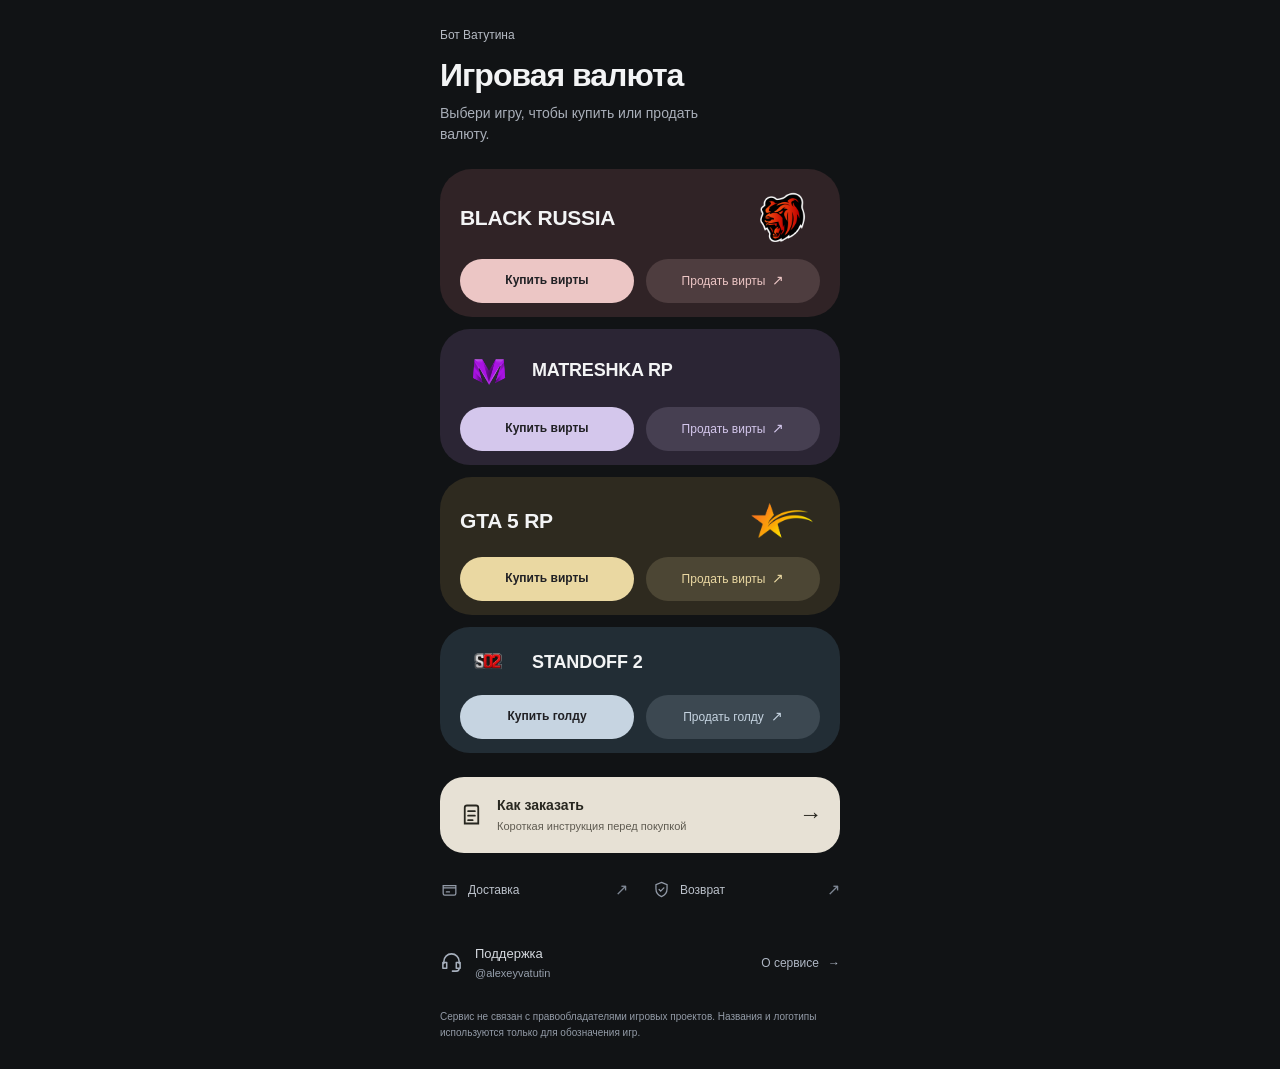
==== commit b52d0aaf: "Add files via upload" ====
--- a/index.html
+++ b/index.html
@@ -1,437 +1,414 @@
-<!DOCTYPE html>
-<html lang="ru">
-<head>
-  <meta charset="UTF-8">
-  <meta name="viewport" content="width=device-width, initial-scale=1.0, maximum-scale=1.0, user-scalable=no">
-  <meta name="theme-color" content="#11131a">
-  <meta name="description" content="Покупка и продажа цифровых игровых товаров в Telegram.">
-  <title>Vatutin Store</title>
-  <script src="https://telegram.org/js/telegram-web-app.js"></script>
-  <link rel="stylesheet" href="./style.css?v=27">
+<!DOCTYPE html>
+<html lang="ru">
+<head>
+  <meta charset="UTF-8">
+  <meta name="viewport" content="width=device-width, initial-scale=1.0, maximum-scale=1.0, user-scalable=no">
+  <meta name="theme-color" content="#111315">
+  <title>Бот Ватутина</title>
+  <script src="https://telegram.org/js/telegram-web-app.js"></script>
+  <link rel="stylesheet" href="./style.css?v=31-final-notice9">
 </head>
 <body>
-  <div class="ambient" aria-hidden="true">
-    <span class="ambient-shape ambient-shape-one"></span>
-    <span class="ambient-shape ambient-shape-two"></span>
-    <span class="ambient-shape ambient-shape-three"></span>
-  </div>
-
   <div class="container">
     <div id="home" class="screen active">
-      <div class="card home-card">
-        <div class="brand-bar">
-          <div class="brand">
-            <span class="brand-mark" aria-hidden="true">V</span>
-            <span class="brand-copy">
-              <strong>Vatutin Store</strong>
-              <small>Цифровые товары</small>
-            </span>
-          </div>
-          <span class="status-pill"><i></i> На связи</span>
-        </div>
-
-        <h1 class="title">Игровая валюта.<br>Просто и быстро.</h1>
-        <p class="subtitle">
-          Выберите игру — всё остальное займёт пару минут.
-        </p>
-
-        <div class="content-label">Выберите игру</div>
+      <div class="card home-content">
+        <header class="home-heading">
+          <div class="home-brand">Бот Ватутина</div>
+          <h1 class="title">Игровая валюта</h1>
+          <p class="subtitle">Выбери игру, чтобы купить или продать валюту.</p>
+        </header>
+
+        <section class="game-catalog" aria-label="Выбор игры">
+
+          <article class="game-card game-card-br">
+            <div class="game-card-top">
+              <img class="catalog-logo" src="black-russia.png" alt="" aria-hidden="true">
+              <span class="game-unit">Вирты</span>
+            </div>
+            <h2 class="game-card-name">BLACK RUSSIA</h2>
+            <div class="game-card-actions">
+              <button class="btn game-buy" type="button" onclick="buyGameFromHome('br')" aria-label="Купить вирты — BLACK RUSSIA">Купить вирты</button>
+              <button class="game-sell" type="button" onclick="sellGameFromHome('br')" aria-label="Продать вирты — BLACK RUSSIA">Продать вирты<span aria-hidden="true">↗</span></button>
+            </div>
+          </article>
+          <article class="game-card game-card-mat">
+            <div class="game-card-top">
+              <img class="catalog-logo" src="matreshka.png" alt="" aria-hidden="true">
+              <span class="game-unit">Вирты</span>
+            </div>
+            <h2 class="game-card-name">MATRESHKA RP</h2>
+            <div class="game-card-actions">
+              <button class="btn game-buy" type="button" onclick="buyGameFromHome('mat')" aria-label="Купить вирты — MATRESHKA RP">Купить вирты</button>
+              <button class="game-sell" type="button" onclick="sellGameFromHome('mat')" aria-label="Продать вирты — MATRESHKA RP">Продать вирты<span aria-hidden="true">↗</span></button>
+            </div>
+          </article>
+          <article class="game-card game-card-gta">
+            <div class="game-card-top">
+              <img class="catalog-logo" src="gta5rp.png" alt="" aria-hidden="true">
+              <span class="game-unit">Вирты</span>
+            </div>
+            <h2 class="game-card-name">GTA 5 RP</h2>
+            <div class="game-card-actions">
+              <button class="btn game-buy" type="button" onclick="buyGameFromHome('gta')" aria-label="Купить вирты — GTA 5 RP">Купить вирты</button>
+              <button class="game-sell" type="button" onclick="sellGameFromHome('gta')" aria-label="Продать вирты — GTA 5 RP">Продать вирты<span aria-hidden="true">↗</span></button>
+            </div>
+          </article>
+          <article class="game-card game-card-so2">
+            <div class="game-card-top">
+              <img class="catalog-logo" src="standoff.png" alt="" aria-hidden="true">
+              <span class="game-unit">Голда</span>
+            </div>
+            <h2 class="game-card-name">STANDOFF 2</h2>
+            <div class="game-card-actions">
+              <button class="btn game-buy" type="button" onclick="buyGameFromHome('so2')" aria-label="Купить голду — STANDOFF 2">Купить голду</button>
+              <button class="game-sell" type="button" onclick="sellGameFromHome('so2')" aria-label="Продать голду — STANDOFF 2">Продать голду<span aria-hidden="true">↗</span></button>
+            </div>
+          </article>
+        </section>
+
+        <nav class="home-help" aria-label="Информация о заказе">
+          <button class="order-guide-link" type="button" onclick="openOrderGuide()">
+            <svg viewBox="0 0 24 24" fill="none" aria-hidden="true">
+              <path d="M8 4h8a2 2 0 0 1 2 2v14H6V6a2 2 0 0 1 2-2Z" stroke="currentColor" stroke-width="1.6"/>
+              <path d="M9 9h6M9 13h6M9 17h4" stroke="currentColor" stroke-width="1.6" stroke-linecap="round"/>
+            </svg>
+            <span class="guide-copy"><strong>Как заказать</strong><span>Короткая инструкция перед покупкой</span></span>
+            <span class="guide-arrow" aria-hidden="true">→</span>
+          </button>
+          <div class="home-help-links">
+            <button class="home-link" type="button" onclick="openDeliveryInfo()">
+              <svg viewBox="0 0 24 24" fill="none" aria-hidden="true"><path d="M4 7h16v10a2 2 0 0 1-2 2H6a2 2 0 0 1-2-2V7ZM4 10h16M8 15h4" stroke="currentColor" stroke-width="1.6" stroke-linecap="round"/></svg>
+              <span>Доставка</span><span class="link-arrow" aria-hidden="true">↗</span>
+            </button>
+            <button class="home-link" type="button" onclick="openRefundInfo()">
+              <svg viewBox="0 0 24 24" fill="none" aria-hidden="true"><path d="M12 3 19 6v5c0 4.4-2.8 8.3-7 10-4.2-1.7-7-5.6-7-10V6l7-3Z" stroke="currentColor" stroke-width="1.6"/><path d="m9 12 2 2 4-4" stroke="currentColor" stroke-width="1.6" stroke-linecap="round"/></svg>
+              <span>Возврат</span><span class="link-arrow" aria-hidden="true">↗</span>
+            </button>
+          </div>
+        </nav>
+
+        <div class="home-contact-row">
+          <button class="home-support" type="button" onclick="openSupport()">
+            <svg viewBox="0 0 24 24" fill="none" aria-hidden="true"><path d="M4 13v-2a8 8 0 0 1 16 0v2M4 12H3v6h4v-6H4Zm16 0h1v6h-4v-6h3ZM20 18a3 3 0 0 1-3 3h-4" stroke="currentColor" stroke-width="1.6" stroke-linecap="round" stroke-linejoin="round"/></svg>
+            <span><strong>Поддержка</strong><small>@alexeyvatutin</small></span>
+          </button>
+          <button class="home-about" type="button" onclick="openInfo()">О сервисе <span aria-hidden="true">→</span></button>
+        </div>
+        <div class="footer">
+          Сервис не связан с правообладателями игровых проектов. Названия и логотипы используются только для обозначения игр.
+        </div>
+      </div>
+    </div>
+
+    <div id="actions" class="screen">
+      <div class="card">
+        <div class="topbar">
+          <button class="back-btn" onclick="goHome()">←</button>
+          <div>
+            <div class="section-title">Выбор действия</div>
+            <h2 id="actionsTitle">Игра</h2>
+          </div>
+        </div>
+
+        <div class="badge-row">
+          <div class="badge">Игра: <strong id="actionsGameBadge">—</strong></div>
+        </div>
+
         <div class="stack">
-          <button class="btn btn-game btn-game-br" onclick="selectGame('br')">
-            <span class="game-left">
-              <span class="game-icon">
-                <img src="black-russia.png" alt="BLACK RUSSIA">
-              </span>
-              <span class="game-meta">
-                <span class="game-name">BLACK RUSSIA</span>
-                <span class="game-note">Оформление заказа на игровую валюту</span>
-              </span>
-            </span>
-            <span class="game-arrow">›</span>
-          </button>
-
-          <button class="btn btn-game btn-game-mat" onclick="selectGame('mat')">
-            <span class="game-left">
-              <span class="game-icon">
-                <img src="matreshka.png" alt="MATRESHKA RP">
-              </span>
-              <span class="game-meta">
-                <span class="game-name">MATRESHKA RP</span>
-                <span class="game-note">Оформление заказа на игровую валюту</span>
-              </span>
-            </span>
-            <span class="game-arrow">›</span>
-          </button>
-
-          <button class="btn btn-game btn-game-gta" onclick="selectGame('gta')">
-            <span class="game-left">
-              <span class="game-icon">
-                <img src="gta5rp.png" alt="GTA 5 RP">
-              </span>
-              <span class="game-meta">
-                <span class="game-name">GTA 5 RP</span>
-                <span class="game-note">Оформление заказа на игровую валюту</span>
-              </span>
-            </span>
-            <span class="game-arrow">›</span>
-          </button>
-
-          <button class="btn btn-game btn-game-so2" onclick="selectGame('so2')">
-            <span class="game-left">
-              <span class="game-icon">
-                <img src="standoff.png" alt="STANDOFF 2">
-              </span>
-              <span class="game-meta">
-                <span class="game-name">STANDOFF 2</span>
-                <span class="game-note">Оформление заказа на игровую валюту</span>
-              </span>
-            </span>
-            <span class="game-arrow">›</span>
-          </button>
-
-
-
-          <div class="quick-info-grid" aria-label="Информация о заказе">
-            <button class="quick-info-tile" type="button" onclick="openOrderGuide()">
-              <span class="quick-info-icon" aria-hidden="true">
-                <svg viewBox="0 0 24 24" fill="none">
-                  <path d="M8 4h8a2 2 0 0 1 2 2v14H6V6a2 2 0 0 1 2-2Z" stroke="currentColor" stroke-width="1.8"/>
-                  <path d="M9 9h6M9 13h6M9 17h4" stroke="currentColor" stroke-width="1.8" stroke-linecap="round"/>
-                </svg>
-              </span>
-              <span class="quick-info-title">Как заказать</span>
-            </button>
-
-            <button class="quick-info-tile" type="button" onclick="openDeliveryInfo()">
-              <span class="quick-info-icon" aria-hidden="true">
-                <svg viewBox="0 0 24 24" fill="none">
-                  <path d="M4 7h16v10a2 2 0 0 1-2 2H6a2 2 0 0 1-2-2V7Z" stroke="currentColor" stroke-width="1.8"/>
-                  <path d="M4 10h16M8 15h4" stroke="currentColor" stroke-width="1.8" stroke-linecap="round"/>
-                </svg>
-              </span>
-              <span class="quick-info-title">Доставка</span>
-            </button>
-
-            <button class="quick-info-tile" type="button" onclick="openRefundInfo()">
-              <span class="quick-info-icon" aria-hidden="true">
-                <svg viewBox="0 0 24 24" fill="none">
-                  <path d="M12 3 19 6v5c0 4.4-2.8 8.3-7 10-4.2-1.7-7-5.6-7-10V6l7-3Z" stroke="currentColor" stroke-width="1.8"/>
-                  <path d="m8.8 12 2.1 2.1 4.4-4.6" stroke="currentColor" stroke-width="1.8" stroke-linecap="round" stroke-linejoin="round"/>
-                </svg>
-              </span>
-              <span class="quick-info-title">Возврат</span>
-            </button>
-          </div>
-
-          <div class="secondary-row">
-            <button class="btn btn-secondary" onclick="openSupport()">Поддержка</button>
-            <button class="btn btn-secondary" onclick="openInfo()">О сервисе</button>
-          </div>
-        </div>
-
-        <div class="footer">
-          Сервис не связан с правообладателями игровых проектов. Названия и логотипы используются только для обозначения игр.
-        </div>
-      </div>
-    </div>
-
-    <div id="actions" class="screen">
-      <div class="card">
-        <div class="topbar">
-          <button class="back-btn" onclick="goHome()">←</button>
-          <div>
-            <div class="section-title">Выбор действия</div>
-            <h2 id="actionsTitle">Игра</h2>
-          </div>
-        </div>
-
-        <div class="badge-row">
-          <div class="badge">Игра: <strong id="actionsGameBadge">—</strong></div>
-        </div>
-
-        <div class="stack">
-          <button class="btn btn-primary center" onclick="openBuyFlow()">КУПИТЬ ВИРТЫ</button>
-          <button class="btn btn-sell" onclick="sellVirts()">ПРОДАТЬ ВИРТЫ</button>
-        </div>
-
-        <div class="footer">
-          Покупка открывает оформление заказа. 
-          Продажа оформляется как заявка менеджеру в Telegram.
-        </div>
-      </div>
-    </div>
-
-    <div id="servers" class="screen">
-      <div class="card">
-        <div class="topbar">
-          <button class="back-btn" onclick="goActions()">←</button>
-          <div>
-            <div class="section-title">Купить вирты</div>
-            <h2>Выбор сервера</h2>
-          </div>
-        </div>
-
-        <div class="badge-row">
-          <div class="badge">Игра: <strong id="serversGameBadge">—</strong></div>
-        </div>
-
-        <input id="serverSearch" class="search-box" placeholder="Поиск сервера..." oninput="filterServers()" enterkeyhint="search" autocomplete="off">
-        <div id="serversContainer" class="servers-wrapper"></div>
-      </div>
-    </div>
-
-    <div id="buy" class="screen">
-      <div class="card">
-        <div class="topbar">
-          <button class="back-btn" onclick="goServers()">←</button>
-          <div>
-            <div class="section-title">Оформление заказа</div>
-            <h2>Покупка виртов</h2>
-          </div>
-        </div>
-
-        <div class="selected-box">
-          <div class="selected-row"><span>Игра</span><strong id="buyGameName">—</strong></div>
-          <div class="selected-row"><span>Сервер</span><strong id="buyServerName">—</strong></div>
-          <div class="selected-row"><span>Получение</span><strong id="buyDeliveryMethodText">Трейдом</strong></div>
-        </div>
-
-        <input id="nickname" class="field" placeholder="Введите игровой ник" enterkeyhint="done" autocomplete="off" autocapitalize="none" spellcheck="false">
-
-        <div class="delivery-box">
-          <div class="section-title">Способ получения</div>
-          <div class="delivery-toggle">
-            <button type="button" id="deliveryTradeBtn" class="delivery-option active" onclick="setDeliveryMethod('trade')">
-              Получить трейдом
-            </button>
-            <button type="button" id="deliveryBankBtn" class="delivery-option" onclick="setDeliveryMethod('bank')">
-              Получить банком
-            </button>
-          </div>
-          <input id="bankAccount" class="field delivery-extra" type="text" inputmode="numeric" placeholder="Номер банковского счёта" oninput="sanitizeBankAccount()" enterkeyhint="done" autocomplete="off">
-          <div id="deliveryHint" class="delivery-hint">Выдача будет отмечена как трейд.</div>
-        </div>
-
-        <input id="promoInput" class="field" placeholder="Промокод (необязательно)" oninput="handlePromoInput()" enterkeyhint="done" autocomplete="off" autocapitalize="characters" spellcheck="false">
-        <div id="promoStatus" class="helper-text"></div>
-
-        <div class="grid-2">
-          <div class="input-group">
-            <label for="virtualAmount">Количество валюты (кк)</label>
-            <input id="virtualAmount" class="field" type="number" min="0" step="0.01" placeholder="Например, 10" oninput="updateFromVirtual()" enterkeyhint="done" autocomplete="off">
-          </div>
-          <div class="input-group">
-            <label for="moneyAmount">Сумма оплаты (₽)</label>
-            <input id="moneyAmount" class="field" type="number" min="0" step="1" placeholder="Например, 450" oninput="updateFromMoney()" enterkeyhint="done" autocomplete="off">
-          </div>
-        </div>
-
-        <div class="discounts">
-          <div class="discounts-title">Тарифы и скидки</div>
-          <div id="discountsList"></div>
-        </div>
-
-        <div class="summary-box">
-          <div class="summary-row"><span>Курс</span><strong id="rateText">—</strong></div>
-          <div class="summary-row"><span>Сумма без промокода</span><strong id="subtotalText">0 ₽</strong></div>
-          <div class="summary-row"><span>Скидка по промокоду</span><strong id="promoDiscountText">0 ₽</strong></div>
-          <div class="summary-row total"><span>К оплате</span><strong id="totalText">0 ₽</strong></div>
-        </div>
-
-        <button class="btn btn-primary center" onclick="buy()">КУПИТЬ</button>
-
-        <div class="footer">
-          Можно ввести либо количество виртов, либо сумму в рублях — второе поле пересчитается автоматически.
-        </div>
-      </div>
-    </div>
-
-
-
-    <div id="orderGuide" class="screen">
-      <div class="card">
-        <div class="topbar">
-          <button class="back-btn" onclick="goHome()">←</button>
-          <div>
-            <div class="section-title">Информация</div>
-            <h2>Как проходит заказ</h2>
-          </div>
-        </div>
-
-        <div class="info-box">
-          <div class="info-box-title">Порядок оформления</div>
-          <div class="info-box-text">
-            Выберите игру, сервер, количество игровой валюты и способ получения. После оформления заказ передаётся в обработку, а данные проверяются менеджером.
-          </div>
-        </div>
-
-        <div class="info-box">
-          <div class="info-box-title">Что нужно указать</div>
-          <div class="info-box-text">
-            Для оформления потребуются игровой ник, выбранный сервер, объём заказа и способ получения: трейдом или через игровой банк, если такой способ доступен.
-          </div>
-        </div>
-      </div>
-    </div>
-
-    <div id="deliveryInfo" class="screen">
-      <div class="card">
-        <div class="topbar">
-          <button class="back-btn" onclick="goHome()">←</button>
-          <div>
-            <div class="section-title">Информация</div>
-            <h2>Оплата и доставка</h2>
-          </div>
-        </div>
-
-        <div class="info-box">
-          <div class="info-box-title">Цифровой товар</div>
-          <div class="info-box-text">
-            Товар является цифровым. Физическая доставка не осуществляется. Передача выполняется внутри выбранной игры на указанном сервере.
-          </div>
-        </div>
-
-        <div class="info-box">
-          <div class="info-box-title">Способ получения</div>
-          <div class="info-box-text">
-            Доступные способы получения: трейдом или через игровой банк, если такой способ предусмотрен для выбранной игры и сервера.
-          </div>
-        </div>
-      </div>
-    </div>
-
-    <div id="refundInfo" class="screen">
-      <div class="card">
-        <div class="topbar">
-          <button class="back-btn" onclick="goHome()">←</button>
-          <div>
-            <div class="section-title">Информация</div>
-            <h2>Возврат и отмена</h2>
-          </div>
-        </div>
-
-        <div class="info-box">
-          <div class="info-box-title">Отмена заказа</div>
-          <div class="info-box-text">
-            Заказ можно отменить до начала выполнения. Если заказ уже выполнен и цифровой товар передан покупателю, возврат невозможен, кроме случаев ошибки со стороны сервиса.
-          </div>
-        </div>
-
-        <div class="info-box">
-          <div class="info-box-title">Если заказ не выполнен</div>
-          <div class="info-box-text">
-            Если заказ не может быть выполнен по техническим причинам, покупателю предлагается возврат средств или согласование другого способа выполнения.
-          </div>
-        </div>
-      </div>
-    </div>
-
-    <div id="info" class="screen">
-      <div class="card">
-        <div class="topbar">
-          <button class="back-btn" onclick="goHome()">←</button>
-          <div>
-            <div class="section-title">О сервисе</div>
-            <h2>Информация</h2>
-          </div>
-        </div>
-
-        <div class="info-box">
-          <div class="info-box-title">О сервисе</div>
-          <div class="info-box-text">
-            Через mini-app можно оформить заказ на цифровые игровые товары и услуги.
-            Подробные условия использования сервиса размещены в разделах ниже.
-          </div>
-        </div>
-
-        <div class="stack">
-          <button class="btn btn-secondary" onclick="openPrivacyPolicy()">Политика конфиденциальности</button>
-          <button class="btn btn-secondary" onclick="openUserAgreement()">Пользовательское соглашение</button>
-
-          <button class="btn btn-secondary" onclick="openSupport()">Поддержка</button>
-        </div>
-      </div>
-    </div>
-
-    <div id="privacy" class="screen">
-      <div class="card">
-        <div class="topbar">
-          <button class="back-btn" onclick="goInfo()">←</button>
-          <div>
-            <div class="section-title">О сервисе</div>
-            <h2>Политика конфиденциальности</h2>
-          </div>
-        </div>
-
-        <div class="legal-text">
-Политика конфиденциальности
-
-1. Общие положения
-Настоящая политика конфиденциальности определяет порядок обработки информации пользователей сервиса t.me/alexeyvatutin_bot и mini-app.
-
-2. Какие данные могут использоваться
-- Telegram username и технические данные Telegram;
-- игровой ник;
-- выбранная игра, сервер, объём заказа;
-- промокод;
-- способ получения заказа;
-- номер игрового банковского счёта, если выбран способ получения банком.
-
-3. Для чего используются данные
-- оформление и обработка заказа;
-- связь с пользователем;
-- предоставление поддержки;
-- улучшение работы сервиса;
-- предотвращение злоупотреблений.
-
-4. Передача третьим лицам
-Данные могут передаваться только в объёме, необходимом для обработки платежей, исполнения требований законодательства или защиты сервиса.
-
-5. Контакты
-По вопросам обработки данных: @alexeyvatutin
-        </div>
-      </div>
-    </div>
-
-    <div id="agreement" class="screen">
-      <div class="card">
-        <div class="topbar">
-          <button class="back-btn" onclick="goInfo()">←</button>
-          <div>
-            <div class="section-title">О сервисе</div>
-            <h2>Пользовательское соглашение</h2>
-          </div>
-        </div>
-
-        <div class="legal-text">
-Пользовательское соглашение
-
-1. Общие положения
-Сервис t.me/alexeyvatutin_bot и mini-app предоставляет возможность оформления заказов на цифровые игровые товары и услуги.
-
-2. Обязанности пользователя
-Пользователь обязуется:
-- указывать корректные данные при оформлении заказа;
-- проверять игру, сервер, ник и параметры заказа;
-- не использовать сервис в противоправных целях;
-- не нарушать работу сервиса.
-
-3. Порядок оформления заказа
-Пользователь самостоятельно оформляет заказ через интерфейс mini-app. Заказ передаётся в обработку после подтверждения и/или оплаты.
-
-4. Ответственность
-Сервис не несёт ответственности за ошибки пользователя в нике, сервере, способе получения или иных параметрах заказа.
-
-5. Ограничение ответственности
-Сервис не отвечает за технические сбои Telegram, платёжных систем, игровых платформ и иных внешних сервисов.
-
-6. Поддержка
-По всем вопросам: @alexeyvatutin
-        </div>
-      </div>
-    </div>
-  </div>
-
-  <script src="./script.js?v=22"></script>
-</body>
-</html>
+          <button class="btn btn-primary center" onclick="openBuyFlow()">КУПИТЬ ВИРТЫ</button>
+          <button class="btn btn-sell" onclick="sellVirts()">ПРОДАТЬ ВИРТЫ</button>
+        </div>
+
+        <div class="footer">
+          Покупка открывает оформление заказа. 
+          Продажа оформляется как заявка менеджеру в Telegram.
+        </div>
+      </div>
+    </div>
+
+    <div id="servers" class="screen">
+      <div class="card">
+        <div class="topbar">
+          <button class="back-btn" onclick="goActions()">←</button>
+          <div>
+            <div class="section-title">Купить вирты</div>
+            <h2>Выбор сервера</h2>
+          </div>
+        </div>
+
+        <div class="badge-row">
+          <div class="badge">Игра: <strong id="serversGameBadge">—</strong></div>
+        </div>
+
+        <input id="serverSearch" class="search-box" placeholder="Поиск сервера..." oninput="filterServers()" enterkeyhint="search" autocomplete="off">
+        <div id="serversContainer" class="servers-wrapper"></div>
+      </div>
+    </div>
+
+    <div id="buy" class="screen">
+      <div class="card">
+        <div class="topbar">
+          <button class="back-btn" onclick="goServers()">←</button>
+          <div>
+            <div class="section-title">Оформление заказа</div>
+            <h2>Покупка виртов</h2>
+          </div>
+        </div>
+
+        <div class="selected-box">
+          <div class="selected-row"><span>Игра</span><strong id="buyGameName">—</strong></div>
+          <div class="selected-row"><span>Сервер</span><strong id="buyServerName">—</strong></div>
+          <div class="selected-row"><span>Получение</span><strong id="buyDeliveryMethodText">Трейдом</strong></div>
+        </div>
+
+        <input id="nickname" class="field" placeholder="Введите игровой ник" enterkeyhint="done" autocomplete="off" autocapitalize="none" spellcheck="false">
+
+        <div class="delivery-box">
+          <div class="section-title">Способ получения</div>
+          <div class="delivery-toggle">
+            <button type="button" id="deliveryTradeBtn" class="delivery-option active" onclick="setDeliveryMethod('trade')">
+              Получить трейдом
+            </button>
+            <button type="button" id="deliveryBankBtn" class="delivery-option" onclick="setDeliveryMethod('bank')">
+              Получить банком
+            </button>
+          </div>
+          <input id="bankAccount" class="field delivery-extra" type="text" inputmode="numeric" placeholder="Номер банковского счёта" oninput="sanitizeBankAccount()" enterkeyhint="done" autocomplete="off">
+          <div id="deliveryHint" class="delivery-hint">Выдача будет отмечена как трейд.</div>
+        </div>
+
+        <input id="promoInput" class="field" placeholder="Промокод (необязательно)" oninput="handlePromoInput()" enterkeyhint="done" autocomplete="off" autocapitalize="characters" spellcheck="false">
+        <div id="promoStatus" class="helper-text"></div>
+
+        <div class="grid-2">
+          <div class="input-group">
+            <label for="virtualAmount">Количество валюты (кк)</label>
+            <input id="virtualAmount" class="field" type="number" min="0" step="0.01" placeholder="Например, 10" oninput="updateFromVirtual()" enterkeyhint="done" autocomplete="off">
+          </div>
+          <div class="input-group">
+            <label for="moneyAmount">Сумма по курсу (₽)</label>
+            <input id="moneyAmount" class="field" type="number" min="0" step="0.01" placeholder="Например, 450" oninput="updateFromMoney()" enterkeyhint="done" autocomplete="off">
+          </div>
+        </div>
+
+        <div class="discounts">
+          <div class="discounts-title">Тарифы и скидки</div>
+          <div id="discountsList"></div>
+        </div>
+
+        <div class="summary-box">
+          <div class="summary-row"><span>Курс</span><strong id="rateText">—</strong></div>
+          <div class="summary-row"><span>Сумма без промокода</span><strong id="subtotalText">0 ₽</strong></div>
+          <div class="summary-row"><span>Скидка по промокоду</span><strong id="promoDiscountText">0 ₽</strong></div>
+          <div class="summary-row total"><span>Итого</span><strong id="totalText">0 ₽</strong></div>
+        </div>
+
+        <button class="btn btn-primary center" onclick="buy()">Купить</button>
+
+        <div class="footer">
+          Заявку обработает менеджер. Сумму и промокод подтвердит менеджер; онлайн-оплаты в мини-приложении нет.
+        </div>
+      </div>
+    </div>
+
+
+
+    <div id="orderGuide" class="screen">
+      <div class="card">
+        <div class="topbar">
+          <button class="back-btn" onclick="goHome()">←</button>
+          <div>
+            <div class="section-title">Информация</div>
+            <h2>Как проходит заказ</h2>
+          </div>
+        </div>
+
+        <div class="info-box">
+          <div class="info-box-title">Порядок оформления</div>
+          <div class="info-box-text">
+            Выберите игру, сервер, количество игровой валюты и способ получения. После оформления заказ передаётся в обработку, а данные проверяются менеджером.
+          </div>
+        </div>
+
+        <div class="info-box">
+          <div class="info-box-title">Что нужно указать</div>
+          <div class="info-box-text">
+            Для оформления потребуются игровой ник, выбранный сервер, объём заказа и способ получения: трейдом или через игровой банк, если такой способ доступен.
+          </div>
+        </div>
+      </div>
+    </div>
+
+    <div id="deliveryInfo" class="screen">
+      <div class="card">
+        <div class="topbar">
+          <button class="back-btn" onclick="goHome()">←</button>
+          <div>
+            <div class="section-title">Информация</div>
+            <h2>Оплата и доставка</h2>
+          </div>
+        </div>
+
+        <div class="info-box">
+          <div class="info-box-title">Цифровой товар</div>
+          <div class="info-box-text">
+            Товар является цифровым. Физическая доставка не осуществляется. Передача выполняется внутри выбранной игры на указанном сервере.
+          </div>
+        </div>
+
+        <div class="info-box">
+          <div class="info-box-title">Способ получения</div>
+          <div class="info-box-text">
+            Доступные способы получения: трейдом или через игровой банк, если такой способ предусмотрен для выбранной игры и сервера.
+          </div>
+        </div>
+      </div>
+    </div>
+
+    <div id="refundInfo" class="screen">
+      <div class="card">
+        <div class="topbar">
+          <button class="back-btn" onclick="goHome()">←</button>
+          <div>
+            <div class="section-title">Информация</div>
+            <h2>Возврат и отмена</h2>
+          </div>
+        </div>
+
+        <div class="info-box">
+          <div class="info-box-title">Отмена заказа</div>
+          <div class="info-box-text">
+            Заказ можно отменить до начала выполнения. Если заказ уже выполнен и цифровой товар передан покупателю, возврат невозможен, кроме случаев ошибки со стороны сервиса.
+          </div>
+        </div>
+
+        <div class="info-box">
+          <div class="info-box-title">Если заказ не выполнен</div>
+          <div class="info-box-text">
+            Если заказ не может быть выполнен по техническим причинам, покупателю предлагается возврат средств или согласование другого способа выполнения.
+          </div>
+        </div>
+      </div>
+    </div>
+
+    <div id="info" class="screen">
+      <div class="card">
+        <div class="topbar">
+          <button class="back-btn" onclick="goHome()">←</button>
+          <div>
+            <div class="section-title">О сервисе</div>
+            <h2>Информация</h2>
+          </div>
+        </div>
+
+        <div class="info-box">
+          <div class="info-box-title">О сервисе</div>
+          <div class="info-box-text">
+            Через mini-app можно оформить заказ на цифровые игровые товары и услуги.
+            Подробные условия использования сервиса размещены в разделах ниже.
+          </div>
+        </div>
+
+        <div class="stack">
+          <button class="btn btn-secondary" onclick="openPrivacyPolicy()">Политика конфиденциальности</button>
+          <button class="btn btn-secondary" onclick="openUserAgreement()">Пользовательское соглашение</button>
+
+          <button class="btn btn-secondary" onclick="openSupport()">Поддержка</button>
+        </div>
+      </div>
+    </div>
+
+    <div id="privacy" class="screen">
+      <div class="card">
+        <div class="topbar">
+          <button class="back-btn" onclick="goInfo()">←</button>
+          <div>
+            <div class="section-title">О сервисе</div>
+            <h2>Политика конфиденциальности</h2>
+          </div>
+        </div>
+
+        <div class="legal-text">
+Политика конфиденциальности
+
+1. Общие положения
+Настоящая политика конфиденциальности определяет порядок обработки информации пользователей сервиса t.me/alexeyvatutin_bot и mini-app.
+
+2. Какие данные могут использоваться
+- Telegram username и технические данные Telegram;
+- игровой ник;
+- выбранная игра, сервер, объём заказа;
+- промокод;
+- способ получения заказа;
+- номер игрового банковского счёта, если выбран способ получения банком.
+
+3. Для чего используются данные
+- оформление и обработка заказа;
+- связь с пользователем;
+- предоставление поддержки;
+- улучшение работы сервиса;
+- предотвращение злоупотреблений.
+
+4. Передача третьим лицам
+Данные могут передаваться только в объёме, необходимом для обработки платежей, исполнения требований законодательства или защиты сервиса.
+
+5. Контакты
+По вопросам обработки данных: @alexeyvatutin
+        </div>
+      </div>
+    </div>
+
+    <div id="agreement" class="screen">
+      <div class="card">
+        <div class="topbar">
+          <button class="back-btn" onclick="goInfo()">←</button>
+          <div>
+            <div class="section-title">О сервисе</div>
+            <h2>Пользовательское соглашение</h2>
+          </div>
+        </div>
+
+        <div class="legal-text">
+Пользовательское соглашение
+
+1. Общие положения
+Сервис t.me/alexeyvatutin_bot и mini-app предоставляет возможность оформления заказов на цифровые игровые товары и услуги.
+
+2. Обязанности пользователя
+Пользователь обязуется:
+- указывать корректные данные при оформлении заказа;
+- проверять игру, сервер, ник и параметры заказа;
+- не использовать сервис в противоправных целях;
+- не нарушать работу сервиса.
+
+3. Порядок оформления заказа
+Пользователь самостоятельно оформляет заказ через интерфейс mini-app. Заказ передаётся в обработку после подтверждения и/или оплаты.
+
+4. Ответственность
+Сервис не несёт ответственности за ошибки пользователя в нике, сервере, способе получения или иных параметрах заказа.
+
+5. Ограничение ответственности
+Сервис не отвечает за технические сбои Telegram, платёжных систем, игровых платформ и иных внешних сервисов.
+
+6. Поддержка
+По всем вопросам: @alexeyvatutin
+        </div>
+      </div>
+    </div>
+  </div>
+
+  <dialog id="purchaseNotice" class="purchase-notice" aria-labelledby="purchaseNoticeTitle" aria-describedby="purchaseNoticeText purchaseNoticeAlternative">
+    <button class="purchase-notice-close" type="button" aria-label="Закрыть" onclick="closePurchaseNotice()">
+      <svg viewBox="0 0 24 24" fill="none" aria-hidden="true">
+        <path d="m7 7 10 10M17 7 7 17" stroke="currentColor" stroke-width="1.8" stroke-linecap="round"/>
+      </svg>
+    </button>
+    <h2 id="purchaseNoticeTitle">Сейчас не можем принять заказ</h2>
+    <p id="purchaseNoticeText">У нас много заказов, и мы временно не принимаем новые.</p>
+    <p id="purchaseNoticeAlternative" class="purchase-notice-alternative">Вы можете купить вирты в <span class="purchase-notice-handle">@PlatinovBot</span>. Это другой магазин — мы не отвечаем за его условия и выполнение заказов.</p>
+    <a class="purchase-notice-visit" href="https://t.me/PlatinovBot" target="_blank" rel="noopener noreferrer" onclick="openPurchaseNoticeLink(event)">Перейти в @PlatinovBot</a>
+  </dialog>
+
+  <script src="./script.js?v=27-final-notice9"></script>
+</body>
+</html>
--- a/style.css
+++ b/style.css
@@ -1,991 +1,698 @@
 :root {
   color-scheme: dark;
-  --text: rgba(255, 255, 255, 0.96);
-  --text-secondary: rgba(255, 255, 255, 0.64);
-  --text-tertiary: rgba(255, 255, 255, 0.40);
-  --glass: rgba(255, 255, 255, 0.10);
-  --glass-soft: rgba(255, 255, 255, 0.065);
-  --glass-hover: rgba(255, 255, 255, 0.14);
-  --stroke: rgba(255, 255, 255, 0.17);
-  --stroke-soft: rgba(255, 255, 255, 0.10);
-  --blue: #0a84ff;
-  --blue-bright: #58aaff;
-  --green: #30d158;
-  --red: #ff453a;
-  --orange: #ff9f0a;
-  --yellow: #ffd60a;
-  --radius-xl: 32px;
-  --radius-lg: 22px;
-  --radius-md: 17px;
-  --radius-sm: 13px;
-  --glass-shadow:
-    inset 0 1px 0 rgba(255, 255, 255, 0.20),
-    inset 0 -1px 0 rgba(255, 255, 255, 0.055),
-    0 24px 70px rgba(0, 0, 0, 0.26);
-  --inner-glow: inset 0 1px 0 rgba(255, 255, 255, 0.15);
-}
-
-* {
-  box-sizing: border-box;
-}
+  --bg-page: #111315;
+  --bg-card: #1a1c1f;
+  --bg-soft: #24272b;
+  --bg-soft-hover: #2c3035;
+  --border: #363a40;
+  --text-main: #f3f4f5;
+  --text-muted: #a9afb9;
+  --accent: #a9c7ff;
+  --accent-hover: #bdd4ff;
+  --success: #8ccea9;
+  --danger: #f2a2ab;
+  --warning: #e3c28b;
+  --radius-lg: 20px;
+  --radius-md: 12px;
+  --radius-sm: 10px;
+}
+
+* { box-sizing: border-box; }
 
 html {
-  min-height: 100%;
-  background: #11131a;
+  min-width: 280px;
+  background: var(--bg-page);
+  -webkit-text-size-adjust: 100%;
 }
 
 body {
   margin: 0;
   min-height: 100vh;
-  min-height: 100svh;
-  overflow-x: hidden;
-  color: var(--text);
-  background:
-    radial-gradient(circle at 50% -20%, rgba(255, 255, 255, 0.10), transparent 40rem),
-    linear-gradient(160deg, #262a36 0%, #171922 42%, #0f1117 100%);
-  font-family:
-    -apple-system, BlinkMacSystemFont, "SF Pro Display", "SF Pro Text",
-    "Segoe UI", sans-serif;
-  font-synthesis: none;
+  min-height: 100dvh;
+  background: var(--bg-page);
+  color: var(--text-main);
+  font-family: -apple-system, BlinkMacSystemFont, "Segoe UI", Roboto, Helvetica, Arial, sans-serif;
+  font-size: 14px;
+  line-height: 1.5;
   -webkit-font-smoothing: antialiased;
 }
 
-body::after {
-  content: "";
-  position: fixed;
-  inset: 0;
-  z-index: -1;
-  pointer-events: none;
-  background: linear-gradient(135deg, rgba(255, 255, 255, 0.025), transparent 45%);
-}
-
-.ambient {
-  position: fixed;
-  inset: 0;
-  z-index: -2;
-  overflow: hidden;
-  pointer-events: none;
-}
-
-.ambient-shape {
-  position: absolute;
-  display: block;
-  border-radius: 999px;
-  filter: blur(2px);
-  opacity: 0.72;
-}
-
-.ambient-shape-one {
-  top: -13rem;
-  left: -9rem;
-  width: 27rem;
-  height: 27rem;
-  background: radial-gradient(circle at 60% 62%, #467cf4, #6653bd 48%, rgba(56, 40, 105, 0) 72%);
-}
-
-.ambient-shape-two {
-  top: 28%;
-  right: -16rem;
-  width: 31rem;
-  height: 31rem;
-  background: radial-gradient(circle at 35% 44%, #38a8a0, #246a87 42%, rgba(24, 58, 73, 0) 72%);
-  opacity: 0.44;
-}
-
-.ambient-shape-three {
-  bottom: -18rem;
-  left: -10rem;
-  width: 32rem;
-  height: 32rem;
-  background: radial-gradient(circle at 55% 35%, #a86657, #6d414c 42%, rgba(65, 35, 45, 0) 70%);
-  opacity: 0.36;
-}
-
-button,
-input {
-  font: inherit;
-  -webkit-tap-highlight-color: transparent;
-}
-
-button {
-  touch-action: manipulation;
-}
-
-.container {
-  width: min(100%, 480px);
+button, input { font: inherit; }
+button { -webkit-tap-highlight-color: transparent; touch-action: manipulation; }
+button:focus-visible, input:focus-visible { outline: 2px solid var(--accent); outline-offset: 3px; }
+button:disabled { opacity: 0.45; cursor: default; }
+::selection { background: #3b5479; color: #fff; }
+
+.container, body .restricted-wrap {
+  width: min(100%, 440px);
   margin: 0 auto;
-  padding:
-    max(16px, env(safe-area-inset-top))
-    max(12px, env(safe-area-inset-right))
-    max(28px, env(safe-area-inset-bottom))
-    max(12px, env(safe-area-inset-left));
-}
-
-.screen {
-  display: none;
-}
-
-.screen.active {
-  display: block;
-  animation: appear 0.28s cubic-bezier(0.22, 0.8, 0.2, 1) both;
-}
-
-.card {
-  position: relative;
-  padding: 22px;
-  overflow: hidden;
-  border: 1px solid var(--stroke);
-  border-radius: var(--radius-xl);
-  background:
-    linear-gradient(145deg, rgba(255, 255, 255, 0.14), rgba(255, 255, 255, 0.055) 38%, rgba(255, 255, 255, 0.075)),
-    rgba(21, 23, 31, 0.44);
-  box-shadow: var(--glass-shadow);
-  backdrop-filter: blur(34px) saturate(1.45);
-  -webkit-backdrop-filter: blur(34px) saturate(1.45);
-}
-
-.card::after {
-  content: "";
-  position: absolute;
-  top: 0;
-  right: 18%;
-  left: 18%;
-  height: 1px;
-  pointer-events: none;
-  background: linear-gradient(90deg, transparent, rgba(255, 255, 255, 0.66), transparent);
-}
-
-.brand-bar {
-  position: relative;
-  z-index: 1;
-  display: flex;
-  margin-bottom: 30px;
-  align-items: center;
-  justify-content: space-between;
-  gap: 12px;
-}
-
-.brand {
-  display: flex;
-  min-width: 0;
-  align-items: center;
-  gap: 11px;
-}
-
-.brand-mark {
-  display: grid;
-  width: 42px;
-  height: 42px;
-  flex: 0 0 42px;
-  place-items: center;
-  border: 1px solid rgba(255, 255, 255, 0.24);
-  border-radius: 14px;
-  color: white;
-  background:
-    linear-gradient(155deg, rgba(255, 255, 255, 0.24), rgba(255, 255, 255, 0.08)),
-    rgba(255, 255, 255, 0.08);
-  box-shadow: var(--inner-glow), 0 10px 25px rgba(0, 0, 0, 0.18);
-  font-size: 16px;
-  font-weight: 700;
-}
-
-.brand-copy {
-  display: flex;
-  min-width: 0;
-  flex-direction: column;
-  gap: 2px;
-}
-
-.brand-copy strong {
-  overflow: hidden;
+  padding: max(20px, env(safe-area-inset-top)) 12px max(28px, env(safe-area-inset-bottom));
+}
+
+.screen { display: none; }
+.screen.active { display: block; }
+
+.card, body .restricted-card {
+  padding: 24px 20px 20px;
+  border: 1px solid #303339;
+  border-radius: var(--radius-lg);
+  background: var(--bg-card);
+  box-shadow: none;
+  backdrop-filter: none;
+}
+
+h1, h2, h3, p { margin: 0; }
+
+.title {
+  margin-bottom: 10px;
+  font-size: 27px;
+  line-height: 1.16;
+  font-weight: 650;
+  letter-spacing: -0.8px;
+  text-wrap: balance;
+}
+
+.subtitle {
+  margin-bottom: 24px;
+  color: var(--text-muted);
   font-size: 14px;
-  font-weight: 650;
-  letter-spacing: -0.01em;
-  text-overflow: ellipsis;
-  white-space: nowrap;
-}
-
-.brand-copy small {
-  color: var(--text-secondary);
-  font-size: 11px;
-  font-weight: 450;
-}
-
-.status-pill {
-  display: inline-flex;
-  min-height: 30px;
-  padding: 0 10px;
-  flex: 0 0 auto;
-  align-items: center;
-  gap: 6px;
-  border: 1px solid var(--stroke-soft);
-  border-radius: 999px;
-  color: var(--text-secondary);
-  background: rgba(255, 255, 255, 0.07);
-  box-shadow: var(--inner-glow);
-  font-size: 10.5px;
-  font-weight: 550;
-}
-
-.status-pill i {
-  width: 6px;
-  height: 6px;
-  border-radius: 50%;
-  background: var(--green);
-  box-shadow: 0 0 8px rgba(48, 209, 88, 0.65);
-}
-
-h1,
-h2,
-h3,
-p {
-  margin: 0;
-}
-
-.title {
-  position: relative;
-  z-index: 1;
-  max-width: 390px;
-  margin-bottom: 11px;
-  font-size: clamp(32px, 8.6vw, 42px);
-  font-weight: 690;
-  line-height: 0.99;
-  letter-spacing: -0.052em;
-}
-
-h2 {
-  font-size: clamp(22px, 6vw, 27px);
-  font-weight: 670;
-  line-height: 1.08;
-  letter-spacing: -0.035em;
-}
-
-.subtitle {
-  position: relative;
-  z-index: 1;
-  max-width: 345px;
-  margin-bottom: 28px;
-  color: var(--text-secondary);
-  font-size: 14px;
-  line-height: 1.48;
-  letter-spacing: -0.005em;
-}
-
-.content-label,
-.section-title {
-  color: var(--text-secondary);
-  font-size: 11px;
-  font-weight: 600;
-  letter-spacing: 0.01em;
-}
-
-.content-label {
-  margin: 0 0 9px 4px;
-}
-
-.stack {
-  display: flex;
-  flex-direction: column;
-  gap: 9px;
-}
-
-.btn,
-.quick-info-tile,
-.delivery-option,
-.back-btn {
-  border: 1px solid transparent;
-  cursor: pointer;
-  color: var(--text);
-  transition:
-    transform 0.18s ease,
-    background-color 0.18s ease,
-    border-color 0.18s ease,
-    box-shadow 0.18s ease,
-    opacity 0.18s ease;
-}
+  line-height: 1.55;
+}
+
+.stack { display: flex; flex-direction: column; gap: 10px; }
 
 .btn {
   width: 100%;
-  min-height: 52px;
+  min-height: 48px;
   padding: 13px 15px;
+  border: 1px solid var(--border);
   border-radius: var(--radius-md);
+  background: var(--bg-soft);
+  color: var(--text-main);
+  cursor: pointer;
+  text-align: left;
   font-size: 14px;
-  font-weight: 590;
-  text-align: left;
-}
-
-.btn:active,
-.quick-info-tile:active,
-.delivery-option:active,
-.back-btn:active {
-  transform: scale(0.98);
-}
-
-.btn:focus-visible,
-.quick-info-tile:focus-visible,
-.delivery-option:focus-visible,
-.back-btn:focus-visible,
-.field:focus-visible,
-.search-box:focus-visible {
-  outline: 3px solid rgba(88, 170, 255, 0.30);
-  outline-offset: 2px;
-}
-
-.btn-game {
+  line-height: 1.4;
+  font-weight: 600;
+  transition: background-color 140ms ease, border-color 140ms ease, color 140ms ease;
+}
+
+.btn:active, .back-btn:active, .quick-info-tile:active, .delivery-option:active { opacity: 0.8; }
+
+/* Also override the game styles inserted by the archived script, without changing its logic. */
+body .btn-game {
   position: relative;
   display: flex;
-  min-height: 76px;
-  padding: 11px 12px;
+  align-items: center;
+  justify-content: space-between;
+  gap: 10px;
+  min-height: 88px;
+  padding: 14px 13px;
   overflow: hidden;
-  align-items: center;
-  justify-content: space-between;
-  gap: 12px;
-  border-color: var(--stroke-soft);
-  background:
-    linear-gradient(135deg, rgba(255, 255, 255, 0.105), rgba(255, 255, 255, 0.052)),
-    rgba(255, 255, 255, 0.035);
-  box-shadow: var(--inner-glow), 0 8px 24px rgba(0, 0, 0, 0.11);
-}
-
-.btn-game::after {
-  content: "";
-  position: absolute;
-  inset: 0;
-  pointer-events: none;
-  opacity: 0;
-  background: linear-gradient(110deg, rgba(255, 255, 255, 0.07), transparent 42%);
-  transition: opacity 0.18s ease;
-}
-
-.btn-game:hover {
-  transform: translateY(-1px);
-  border-color: rgba(255, 255, 255, 0.23);
-  background:
-    linear-gradient(135deg, rgba(255, 255, 255, 0.15), rgba(255, 255, 255, 0.07)),
-    rgba(255, 255, 255, 0.045);
-}
-
-.btn-game:hover::after {
-  opacity: 1;
-}
-
-.game-left,
-.game-arrow {
-  position: relative;
-  z-index: 1;
-}
-
-.game-left {
-  display: flex;
-  min-width: 0;
-  align-items: center;
-  gap: 13px;
-}
-
-.game-icon,
-.game-fallback {
-  display: flex;
-  width: 52px;
-  height: 52px;
-  flex: 0 0 52px;
+  border-color: var(--border);
+  background: var(--bg-soft);
+  color: var(--text-main);
+  text-shadow: none;
+  box-shadow: none;
+  filter: none;
+}
+
+body .btn-game::before, body .btn-game::after { content: none; }
+.game-left { display: flex; align-items: center; gap: 13px; min-width: 0; }
+
+.game-icon, .game-fallback {
+  display: flex;
   align-items: center;
   justify-content: center;
-  overflow: hidden;
-  border: 1px solid rgba(255, 255, 255, 0.16);
-  border-radius: 15px;
-  background: rgba(5, 6, 9, 0.34);
-  box-shadow: var(--inner-glow), 0 8px 18px rgba(0, 0, 0, 0.16);
-}
-
-.game-icon img,
-.game-icon svg {
+  width: 50px;
+  height: 50px;
+  flex: 0 0 50px;
+  border: 1px solid #3b3e45;
+  border-radius: 11px;
+  background: #191c20;
+}
+
+.game-icon img, .game-icon svg {
   display: block;
-  width: 42px;
-  height: 42px;
-  max-width: 42px;
-  max-height: 42px;
+  width: 41px;
+  height: 41px;
+  max-width: 41px;
+  max-height: 41px;
   object-fit: contain;
 }
 
-.btn-game-gta .game-icon img,
-.btn-game-gta .game-icon svg {
-  width: 41px;
-  height: auto;
-  max-height: 34px;
-}
-
-.btn-game-so2 .game-icon img,
-.btn-game-so2 .game-icon svg {
-  width: 58px;
-  height: auto;
-  max-width: none;
-  max-height: none;
-}
-
-.btn-game-so2 .game-icon {
-  overflow: visible;
-}
-
-.game-fallback {
-  font-size: 18px;
-  font-weight: 700;
-}
-
-.game-meta {
-  display: flex;
-  min-width: 0;
-  flex-direction: column;
-  gap: 4px;
-}
-
-.game-name {
-  overflow: hidden;
-  font-size: 14px;
-  font-weight: 660;
-  letter-spacing: -0.01em;
-  text-overflow: ellipsis;
-  white-space: nowrap;
-}
-
-.game-note {
-  color: var(--text-secondary);
-  font-size: 11px;
-  font-weight: 440;
-  line-height: 1.25;
-}
-
-.game-arrow {
-  display: grid;
-  width: 27px;
-  height: 27px;
-  flex: 0 0 27px;
-  place-items: center;
-  border: 1px solid var(--stroke-soft);
-  border-radius: 50%;
-  color: var(--text-secondary);
-  background: rgba(255, 255, 255, 0.055);
-  font-size: 18px;
-  font-weight: 400;
-}
+.btn-game-gta .game-icon img { width: 41px; height: auto; max-height: 34px; }
+.btn-game-so2 .game-icon img { width: 48px; height: 48px; max-width: 48px; max-height: 48px; }
+.game-fallback { font-size: 18px; font-weight: 600; }
+.game-meta { display: flex; flex-direction: column; gap: 4px; min-width: 0; }
+.game-name { font-size: 15px; line-height: 1.2; font-weight: 650; letter-spacing: 0.05px; }
+.game-note { color: #b6bcc5; font-size: 12px; line-height: 1.35; font-weight: 400; }
+.game-arrow { flex: 0 0 auto; margin-left: 2px; color: #a3aab5; font-size: 25px; line-height: 1; font-weight: 400; }
+
+.btn-primary, body .btn-gold {
+  border-color: var(--accent) !important;
+  background: var(--accent) !important;
+  color: #162238 !important;
+  box-shadow: none !important;
+  text-align: center;
+  font-weight: 650;
+  letter-spacing: 0.1px;
+}
+
+.btn-primary.center, .btn-sell { text-align: center; }
+.btn-secondary, .btn-sell { border-color: var(--border); background: var(--bg-soft); }
 
 .quick-info-grid {
   display: grid;
   grid-template-columns: repeat(3, minmax(0, 1fr));
   gap: 8px;
-  margin: 9px 0 0;
+  margin: 6px 0;
 }
 
 .quick-info-tile {
   display: flex;
-  min-height: 91px;
-  padding: 11px;
   flex-direction: column;
   align-items: flex-start;
   justify-content: space-between;
-  gap: 10px;
-  border-color: var(--stroke-soft);
+  gap: 14px;
+  min-height: 92px;
+  padding: 13px 10px;
+  border: 1px solid var(--border);
   border-radius: var(--radius-md);
-  color: var(--text);
-  background: rgba(255, 255, 255, 0.052);
-  box-shadow: var(--inner-glow);
+  background: #202327;
+  color: var(--text-main);
+  cursor: pointer;
   text-align: left;
-}
-
-.quick-info-tile:hover {
-  transform: translateY(-1px);
-  border-color: rgba(255, 255, 255, 0.21);
-  background: rgba(255, 255, 255, 0.085);
-}
-
-.quick-info-icon {
-  display: flex;
-  width: 31px;
-  height: 31px;
-  flex: 0 0 auto;
-  align-items: center;
-  justify-content: center;
-  border: 1px solid rgba(88, 170, 255, 0.24);
-  border-radius: 10px;
-  color: #8fc6ff;
-  background: rgba(10, 132, 255, 0.105);
-}
-
-.quick-info-icon svg {
-  width: 16px;
-  height: 16px;
-  stroke: currentColor;
-}
-
-.quick-info-title {
-  display: block;
-  font-size: 11px;
-  font-weight: 560;
-  line-height: 1.2;
-}
-
-.secondary-row {
-  display: grid;
-  grid-template-columns: 1fr 1fr;
-  gap: 8px;
-  margin-top: 1px;
-}
-
-.btn-secondary,
-.server-btn {
-  border-color: var(--stroke-soft);
-  background: rgba(255, 255, 255, 0.052);
-  box-shadow: var(--inner-glow);
-}
-
-.btn-secondary {
-  text-align: center;
-}
-
-.btn-secondary:hover,
-.server-btn:hover {
-  border-color: rgba(255, 255, 255, 0.21);
-  background: rgba(255, 255, 255, 0.085);
-}
-
-.btn-primary,
-.btn-gold {
-  min-height: 55px;
-  border-color: rgba(255, 255, 255, 0.16);
-  color: white;
-  background: rgba(10, 132, 255, 0.92);
-  box-shadow:
-    inset 0 1px 0 rgba(255, 255, 255, 0.28),
-    0 12px 26px rgba(0, 87, 190, 0.22);
-  text-align: center;
-}
-
-.btn-primary:hover,
-.btn-gold:hover {
-  background: #168bff;
-  transform: translateY(-1px);
-}
-
-.btn-gold {
-  color: #221d00;
-  background: rgba(255, 214, 10, 0.94);
-  box-shadow:
-    inset 0 1px 0 rgba(255, 255, 255, 0.45),
-    0 12px 26px rgba(160, 120, 0, 0.20);
-}
-
-.btn-gold:hover {
-  background: #ffdc2b;
-}
-
-.btn-sell {
-  min-height: 53px;
-  border-color: var(--stroke-soft);
-  color: rgba(255, 255, 255, 0.82);
-  background: rgba(255, 255, 255, 0.055);
-  box-shadow: var(--inner-glow);
-  text-align: center;
-}
-
-.topbar {
-  display: flex;
-  margin-bottom: 20px;
-  align-items: center;
-  gap: 12px;
-}
-
-.topbar > div {
-  min-width: 0;
-}
+  transition: background-color 140ms ease, border-color 140ms ease;
+}
+
+.quick-info-icon { display: flex; align-items: center; justify-content: center; width: 22px; height: 22px; flex: 0 0 22px; color: #bfc6d1; }
+.quick-info-icon svg { width: 22px; height: 22px; }
+.quick-info-title { font-size: 12px; line-height: 1.3; font-weight: 600; }
+
+.topbar { display: flex; align-items: center; gap: 13px; margin-bottom: 24px; }
+.topbar > div { min-width: 0; }
 
 .back-btn {
-  display: grid;
   width: 42px;
   height: 42px;
   flex: 0 0 42px;
-  place-items: center;
-  border-color: var(--stroke-soft);
-  border-radius: 14px;
-  color: var(--text);
-  background: rgba(255, 255, 255, 0.07);
-  box-shadow: var(--inner-glow);
-  font-size: 17px;
-}
-
-.back-btn:hover {
-  border-color: rgba(255, 255, 255, 0.22);
-  background: rgba(255, 255, 255, 0.11);
-}
-
-.section-title {
-  margin: 0 0 4px;
-}
-
-.badge-row {
-  display: flex;
-  margin: -4px 0 15px 54px;
-  flex-wrap: wrap;
-  gap: 7px;
-}
-
-.badge {
-  display: inline-flex;
-  min-height: 27px;
-  padding: 0 10px;
-  align-items: center;
-  gap: 5px;
-  border: 1px solid var(--stroke-soft);
-  border-radius: 999px;
-  color: var(--text-secondary);
-  background: rgba(255, 255, 255, 0.055);
-  box-shadow: var(--inner-glow);
-  font-size: 10.5px;
-}
-
-.badge strong {
-  color: var(--text);
+  padding: 0;
+  border: 1px solid var(--border);
+  border-radius: 11px;
+  background: var(--bg-soft);
+  color: var(--text-main);
+  cursor: pointer;
+  font-size: 21px;
+  line-height: 1;
+  transition: background-color 140ms ease;
+}
+
+h2, body .restricted-card h2 {
+  font-size: 23px;
+  line-height: 1.2;
   font-weight: 600;
-}
-
-.search-box,
-.field {
+  letter-spacing: -0.5px;
+  overflow-wrap: anywhere;
+}
+
+.section-title { margin: 0 0 5px; color: var(--text-muted); font-size: 12px; line-height: 1.4; font-weight: 400; }
+.badge-row { display: flex; flex-wrap: wrap; gap: 8px; margin-bottom: 20px; }
+.badge { display: inline-flex; align-items: center; gap: 6px; padding: 7px 10px; border: 1px solid var(--border); border-radius: 7px; background: #202327; color: var(--text-muted); font-size: 12px; }
+.badge strong { color: var(--text-main); font-weight: 600; }
+
+.search-box, .field {
+  display: block;
   width: 100%;
-  min-height: 49px;
-  margin-bottom: 11px;
-  padding: 13px 14px;
-  border: 1px solid var(--stroke-soft);
+  min-width: 0;
+  min-height: 48px;
+  margin-bottom: 12px;
+  padding: 13px;
+  border: 1px solid #434850;
   border-radius: var(--radius-sm);
-  outline: none;
-  color: var(--text);
-  background: rgba(255, 255, 255, 0.065);
-  box-shadow: var(--inner-glow);
-  font-size: 14px;
-  transition:
-    border-color 0.18s ease,
-    background-color 0.18s ease,
-    box-shadow 0.18s ease;
-}
-
-.field::placeholder,
-.search-box::placeholder {
-  color: var(--text-tertiary);
-}
-
-.field:focus,
-.search-box:focus {
-  border-color: rgba(88, 170, 255, 0.55);
-  background: rgba(255, 255, 255, 0.09);
-  box-shadow:
-    var(--inner-glow),
-    0 0 0 4px rgba(10, 132, 255, 0.11);
-}
-
-.servers-wrapper {
-  max-height: 520px;
-  padding-right: 3px;
-  overflow-y: auto;
-  scrollbar-color: rgba(255, 255, 255, 0.20) transparent;
-  scrollbar-width: thin;
-}
-
-.server-btn {
-  margin-bottom: 8px;
-}
-
-.server-btn small {
-  display: block;
-  margin-top: 4px;
-  color: var(--text-secondary);
-  font-size: 11px;
-  font-weight: 430;
-  line-height: 1.35;
-}
-
-.selected-box,
-.discounts,
-.summary-box,
-.legal-text,
-.info-box,
-.delivery-box {
-  margin-bottom: 11px;
-  padding: 14px;
-  border: 1px solid var(--stroke-soft);
+  background: #16181b;
+  color: var(--text-main);
+  caret-color: var(--accent);
+  font-size: 16px;
+  line-height: 1.4;
+  transition: border-color 140ms ease;
+}
+
+.search-box:focus, .field:focus { border-color: var(--accent); }
+.field::placeholder, .search-box::placeholder { color: #9ba3af; opacity: 1; }
+
+.servers-wrapper { max-height: 410px; overflow-y: auto; overscroll-behavior-y: contain; padding-right: 4px; scrollbar-width: thin; scrollbar-color: #565c66 transparent; }
+.server-btn { margin-bottom: 8px; background: #22252a; }
+.server-btn small { display: block; margin-top: 4px; color: var(--text-muted); font-size: 12px; font-weight: 400; }
+
+.selected-box, .discounts, .summary-box, .legal-text, .info-box, .delivery-box {
+  margin-bottom: 16px;
+  padding: 15px;
+  border: 1px solid var(--border);
   border-radius: var(--radius-md);
-  background:
-    linear-gradient(145deg, rgba(255, 255, 255, 0.075), rgba(255, 255, 255, 0.035)),
-    rgba(255, 255, 255, 0.025);
-  box-shadow: var(--inner-glow);
-}
-
-.selected-row,
-.summary-row,
-.discount-line,
-.discount-row {
-  display: flex;
-  justify-content: space-between;
-  gap: 12px;
-  font-size: 13px;
-  line-height: 1.45;
-}
-
-.selected-row + .selected-row,
-.summary-row + .summary-row,
-.discount-line + .discount-line,
-.discount-row + .discount-row {
-  margin-top: 9px;
-}
-
-.selected-row span,
-.summary-row span,
-.discount-line,
-.discount-row {
-  color: var(--text-secondary);
-}
-
-.selected-row strong,
-.summary-row strong,
-.discount-row span:last-child {
-  color: var(--text);
-  text-align: right;
-}
-
-.discounts-title,
-.info-box-title {
-  margin-bottom: 9px;
-  font-size: 13px;
-  font-weight: 630;
-}
-
-.grid-2 {
-  display: grid;
-  grid-template-columns: 1fr 1fr;
-  gap: 9px;
-  margin-bottom: 11px;
-}
-
-.input-group label {
-  display: block;
-  margin: 0 0 6px 2px;
-  color: var(--text-secondary);
-  font-size: 10.5px;
-  font-weight: 520;
-  line-height: 1.25;
-}
-
-.input-group .field {
-  margin-bottom: 0;
-}
-
-.delivery-toggle {
-  display: grid;
-  grid-template-columns: 1fr 1fr;
-  gap: 7px;
-  margin-bottom: 9px;
-}
+  background: #202327;
+}
+
+.selected-row, .summary-row, .discount-line, body .discount-row { display: flex; justify-content: space-between; gap: 12px; font-size: 13px; line-height: 1.5; }
+.selected-row + .selected-row, .summary-row + .summary-row, .discount-line + .discount-line, body .discount-row + .discount-row { margin-top: 9px; }
+.selected-row span, .summary-row span, .discount-line, body .discount-row { color: var(--text-muted); }
+.selected-row strong, .summary-row strong, .discount-line strong, .discount-row strong { color: var(--text-main); font-weight: 600; text-align: right; font-variant-numeric: tabular-nums; }
+.discounts-title, .info-box-title { margin-bottom: 11px; font-size: 14px; line-height: 1.4; font-weight: 600; }
+
+.grid-2 { display: grid; grid-template-columns: minmax(0, 1fr) minmax(0, 1fr); gap: 12px; margin-bottom: 16px; }
+.input-group label { display: block; margin-bottom: 7px; color: #bec4cd; font-size: 12px; font-weight: 400; }
+.input-group .field { margin-bottom: 0; }
+.delivery-box .section-title { margin-bottom: 12px; }
+.delivery-toggle { display: grid; grid-template-columns: minmax(0, 1fr) minmax(0, 1fr); gap: 8px; margin-bottom: 10px; }
 
 .delivery-option {
   min-height: 46px;
-  padding: 10px;
-  border-color: var(--stroke-soft);
-  border-radius: var(--radius-sm);
-  color: var(--text-secondary);
-  background: rgba(255, 255, 255, 0.05);
-  box-shadow: var(--inner-glow);
+  padding: 11px 8px;
+  border: 1px solid #454b54;
+  border-radius: 8px;
+  background: #292d33;
+  color: #c2c8d1;
+  cursor: pointer;
+  font-size: 13px;
+  line-height: 1.4;
+  font-weight: 500;
+  transition: background-color 140ms ease, border-color 140ms ease;
+}
+
+.delivery-option.active { border-color: var(--accent); background: #29364b; color: #d9e6ff; }
+.delivery-extra { display: none; margin-bottom: 0; }
+.delivery-extra.show { display: block; margin-top: 6px; }
+.delivery-hint, .helper-text { min-height: 18px; color: var(--text-muted); font-size: 12px; line-height: 1.5; }
+.delivery-hint { margin-top: 8px; }
+.helper-text { margin: -4px 0 16px; }
+.helper-text.success { color: var(--success); }
+.helper-text.warning { color: var(--warning); }
+.summary-row.total { align-items: baseline; margin-top: 14px; padding-top: 14px; border-top: 1px solid var(--border); font-size: 15px; }
+.summary-row.total span { color: var(--text-main); }
+.summary-row.total strong { font-size: 22px; line-height: 1.2; letter-spacing: -0.5px; }
+.legal-text, .info-box-text, body .restricted-card p { color: #c5cad2; font-size: 14px; line-height: 1.65; overflow-wrap: anywhere; }
+.legal-text { white-space: pre-line; }
+body .restricted-card h2 { margin-bottom: 14px; }
+.footer { margin-top: 21px; color: var(--text-muted); font-size: 11px; line-height: 1.6; text-align: center; }
+#home .footer { padding-top: 18px; border-top: 1px solid #30343a; }
+.muted-center { color: var(--text-muted); font-size: 13px; line-height: 1.5; text-align: center; }
+
+@media (hover: hover) {
+  body .btn-game:hover, .btn-secondary:hover, .btn-sell:hover, .server-btn:hover, .back-btn:hover, .quick-info-tile:hover {
+    border-color: #555c66;
+    background: var(--bg-soft-hover);
+    filter: none;
+  }
+  .btn-primary:hover, body .btn-gold:hover { border-color: var(--accent-hover) !important; background: var(--accent-hover) !important; }
+  .delivery-option:not(.active):hover { background: #343a43; }
+}
+
+@media (max-width: 420px) {
+  .grid-2, .delivery-toggle { grid-template-columns: minmax(0, 1fr); }
+}
+
+@media (max-width: 350px) {
+  .container, body .restricted-wrap { padding: 12px 8px 24px; }
+  .card, body .restricted-card { padding: 20px 14px 16px; border-radius: 16px; }
+  .title { font-size: 24px; }
+  .game-left { gap: 10px; }
+  .game-icon, .game-fallback { width: 44px; height: 48px; flex-basis: 44px; }
+  .game-name { font-size: 14px; }
+  .game-note { font-size: 11px; }
+  .quick-info-tile { padding: 12px 8px; }
+  .quick-info-title { font-size: 11px; }
+}
+
+@media (prefers-reduced-motion: reduce) {
+  *, *::before, *::after { animation: none !important; transition: none !important; }
+}
+
+/* Home catalog: game cards, guide, utility links, and contacts have distinct roles. */
+#home > .home-content {
+  padding: 6px 8px 0;
+  border: 0;
+  border-radius: 0;
+  background: transparent;
+}
+
+.home-heading { margin-bottom: 24px; }
+.home-brand { margin-bottom: 13px; color: #b5bac3; font-size: 12px; font-weight: 500; }
+#home .title { margin-bottom: 9px; font-size: 32px; line-height: 1.15; letter-spacing: -1px; }
+#home .subtitle { max-width: 300px; margin-bottom: 0; color: #a9afb9; font-size: 14px; line-height: 1.5; }
+
+.game-catalog { display: grid; grid-template-columns: minmax(0, 1fr) minmax(0, 1fr); gap: 12px; }
+.game-card {
+  --game-action: #c6d4e1;
+  --game-bg: #20282e;
+  --game-border: #35414c;
+  display: flex;
+  flex-direction: column;
+  min-width: 0;
+  padding: 16px 13px 9px;
+  border: 1px solid var(--game-border);
+  border-radius: 15px;
+  background: var(--game-bg);
+}
+.game-card-br { --game-action: #ecc6c5; --game-bg: #2a2023; --game-border: #4b333b; }
+.game-card-mat { --game-action: #d4c7ec; --game-bg: #26222e; --game-border: #40364e; }
+.game-card-gta { --game-action: #ead8a2; --game-bg: #29261e; --game-border: #49412e; }
+.game-card-top { display: flex; align-items: flex-start; justify-content: space-between; gap: 8px; min-height: 58px; }
+.catalog-logo { display: block; width: 48px; height: 48px; flex: 0 0 48px; object-fit: contain; }
+.game-card-gta .catalog-logo { height: 39px; margin-top: 4px; }
+.game-card-so2 .catalog-logo { width: 56px; height: 56px; margin: -4px 0 -4px -4px; }
+.game-unit { padding-top: 3px; color: var(--game-action); font-size: 10px; line-height: 1.4; letter-spacing: 0.4px; text-transform: uppercase; }
+.game-card-name { margin: 9px 0 17px; font-size: 14px; line-height: 1.3; font-weight: 650; letter-spacing: 0; overflow-wrap: normal; }
+.game-card-actions { margin-top: auto; }
+.game-buy {
+  min-height: 44px;
+  padding: 11px 6px;
+  border: 1px solid var(--game-action);
+  border-radius: 8px;
+  background: var(--game-action);
+  color: #202024;
   font-size: 12px;
-  font-weight: 550;
-}
-
-.delivery-option.active {
-  border-color: rgba(88, 170, 255, 0.40);
-  color: white;
-  background: rgba(10, 132, 255, 0.80);
-}
-
-.delivery-extra {
-  display: none;
-  margin-bottom: 0;
-}
-
-.delivery-extra.show {
-  display: block;
-  margin-top: 6px;
-}
-
-.delivery-hint,
-.helper-text {
-  min-height: 17px;
-  color: var(--text-secondary);
+  font-weight: 650;
+  text-align: center;
+}
+.game-sell {
+  display: flex;
+  align-items: center;
+  justify-content: center;
+  gap: 7px;
+  width: 100%;
+  min-height: 44px;
+  margin-top: 3px;
+  padding: 8px 0;
+  border: 0;
+  border-radius: 6px;
+  background: transparent;
+  color: var(--game-action);
+  cursor: pointer;
   font-size: 11px;
+  font-weight: 500;
+}
+.game-sell > span { font-size: 14px; }
+
+.home-help { margin-top: 24px; }
+.order-guide-link {
+  display: flex;
+  align-items: center;
+  gap: 12px;
+  width: 100%;
+  min-height: 76px;
+  padding: 16px;
+  border: 1px solid #e7e1d5;
+  border-radius: 12px;
+  background: #e7e1d5;
+  color: #282720;
+  text-align: left;
+  cursor: pointer;
+}
+.order-guide-link > svg { width: 27px; height: 27px; flex: 0 0 27px; }
+.guide-copy { display: flex; flex-direction: column; gap: 3px; }
+.guide-copy strong { font-size: 14px; font-weight: 650; }
+.guide-copy > span { color: #5f5b51; font-size: 11px; line-height: 1.4; }
+.guide-arrow { margin-left: auto; font-size: 23px; line-height: 1; }
+.home-help-links { display: grid; grid-template-columns: minmax(0, 1fr) minmax(0, 1fr); gap: 24px; margin-top: 8px; }
+.home-link { display: flex; align-items: center; gap: 9px; min-height: 54px; padding: 11px 0; border: 0; background: transparent; color: #bcc2cb; cursor: pointer; font-size: 12px; text-align: left; }
+.home-link svg { width: 19px; height: 19px; flex: 0 0 19px; color: #929aa7; }
+.link-arrow { margin-left: auto; color: #7f8895; font-size: 16px; }
+.home-contact-row { display: flex; align-items: center; justify-content: space-between; gap: 16px; margin-top: 10px; padding-top: 19px; border-top: 1px solid #30343a; }
+.home-support { display: flex; align-items: center; gap: 12px; min-height: 48px; padding: 0; border: 0; background: transparent; color: #d5d9df; text-align: left; cursor: pointer; }
+.home-support > svg { width: 23px; height: 23px; flex: 0 0 23px; color: #a6afbc; }
+.home-support > span { display: flex; flex-direction: column; gap: 1px; }
+.home-support strong { font-size: 13px; font-weight: 500; }
+.home-support small { color: #959eab; font-size: 11px; }
+.home-about { display: flex; align-items: center; gap: 9px; min-height: 44px; padding: 0; border: 0; background: transparent; color: #aeb6c3; cursor: pointer; font-size: 12px; white-space: nowrap; }
+#home .footer { margin-top: 22px; padding: 0; border: 0; color: #939ba7; font-size: 10px; line-height: 1.6; text-align: left; }
+
+/* Avoid nesting identical panels inside the purchase and information screens. */
+.selected-box { padding: 0 0 17px; border: 0; border-bottom: 1px solid var(--border); border-radius: 0; background: transparent; }
+.delivery-box { padding: 3px 0 0; border: 0; border-radius: 0; background: transparent; }
+.discounts { padding: 3px 0; border: 0; border-radius: 0; background: transparent; }
+.summary-box { border-color: #3a4d66; background: #222d3d; }
+.summary-row.total { border-top-color: #43526a; }
+.info-box { padding: 0 0 18px; border: 0; border-bottom: 1px solid var(--border); border-radius: 0; background: transparent; }
+.legal-text { padding: 0; border: 0; background: transparent; }
+.server-btn { margin-bottom: 0; padding: 15px 3px; border: 0; border-bottom: 1px solid var(--border); border-radius: 0; background: transparent; }
+.btn-sell { border-color: transparent; background: transparent; color: var(--accent); }
+
+@media (hover: hover) {
+  .game-buy:hover { filter: brightness(1.08); }
+  .game-sell:hover {
+    background: rgb(255 255 255 / 12%);
+    background: color-mix(in srgb, var(--game-action) 24%, var(--game-bg));
+  }
+  .order-guide-link:hover { border-color: #f3eee3; background: #f3eee3; }
+  .home-link:hover, .home-about:hover, .home-support:hover { color: #fff; }
+}
+
+@media (max-width: 350px) {
+  #home > .home-content { padding: 6px 4px 0; }
+  #home .title { font-size: 29px; }
+  .game-catalog { gap: 10px; }
+  .game-card { padding: 14px 10px 7px; border-radius: 12px; }
+  .game-card-top { gap: 4px; }
+  .catalog-logo { width: 42px; height: 44px; flex-basis: 42px; }
+  .game-card-so2 .catalog-logo { width: 50px; height: 50px; }
+  .game-card-name { font-size: 12px; }
+  .game-unit { font-size: 9px; }
+  .game-buy { font-size: 11px; }
+  .game-sell { font-size: 10px; }
+  .home-help-links { gap: 18px; }
+  .order-guide-link { gap: 10px; padding: 13px; }
+  .guide-copy > span { font-size: 10px; }
+  .home-contact-row { gap: 10px; }
+  .home-about { gap: 5px; font-size: 11px; }
+}
+
+/* Softer surfaces and a varied catalog, with no decorative outlines. */
+:root {
+  --radius-lg: 28px;
+  --radius-md: 22px;
+  --radius-sm: 16px;
+}
+
+.card, body .restricted-card { border: 0; border-radius: 28px; }
+.btn { border: 0; border-radius: 18px; }
+.back-btn { width: 44px; height: 44px; flex-basis: 44px; border: 0; border-radius: 50%; }
+.badge { border: 0; border-radius: 50px; background: #282b30; }
+.field, .search-box { border: 0; border-radius: 16px; background: #26292e; }
+.delivery-option { border: 0; border-radius: 16px; }
+.delivery-option.active { background: #354762; color: #e4edff; }
+.summary-box { padding: 19px; border: 0; border-radius: 24px; background: #273448; }
+.selected-box { border: 0; padding-bottom: 5px; }
+.info-box { border: 0; margin-bottom: 24px; }
+.legal-text { border-radius: 0; }
+.server-btn { padding: 14px 10px; margin-bottom: 4px; border: 0; border-radius: 14px; }
+
+.game-catalog { gap: 12px; }
+.game-card { padding: 17px 16px 9px; border: 0; border-radius: 28px; }
+.game-card-br { --game-bg: #302326; }
+.game-card-mat { --game-bg: #2b2534; }
+.game-card-gta { --game-bg: #2e2a1f; }
+.game-card-so2 { --game-bg: #222d35; }
+.game-card-top { min-height: 48px; }
+.game-card-name { margin: 9px 0 14px; }
+.game-buy { border: 0; border-radius: 22px; }
+.game-sell {
+  border-radius: 22px;
+  background: rgb(255 255 255 / 8%);
+  background: color-mix(in srgb, var(--game-action) 16%, var(--game-bg));
+}
+
+.game-card-br {
+  display: grid;
+  grid-column: 1 / -1;
+  grid-template-columns: minmax(0, 1fr) 76px;
+  grid-template-areas: "name art" "actions actions";
+  align-items: center;
+  gap: 10px 16px;
+  padding: 18px 20px 14px;
+  border-radius: 32px;
+}
+.game-card-br .game-card-top { grid-area: art; justify-content: center; align-items: center; min-height: 62px; }
+.game-card-br .catalog-logo { width: 62px; height: 62px; flex-basis: 62px; }
+.game-card-br .game-unit { display: none; }
+.game-card-br .game-card-name { grid-area: name; margin: 0; font-size: 21px; letter-spacing: -0.3px; }
+.game-card-br .game-card-actions, .game-card-so2 .game-card-actions {
+  display: grid;
+  grid-area: actions;
+  grid-template-columns: minmax(0, 1fr) minmax(0, 1fr);
+  align-items: center;
+  gap: 12px;
+  margin-top: 0;
+}
+.game-card-br .game-sell, .game-card-so2 .game-sell { margin-top: 0; font-size: 12px; }
+
+.game-card-so2 {
+  display: grid;
+  grid-column: 1 / -1;
+  grid-template-columns: 58px minmax(0, 1fr);
+  grid-template-areas: "art name" "actions actions";
+  align-items: center;
+  gap: 10px 14px;
+  padding: 14px 20px;
+  border-radius: 30px;
+}
+.game-card-so2 .game-card-top { grid-area: art; min-height: 44px; align-items: center; }
+.game-card-so2 .catalog-logo { width: 64px; height: 54px; margin: -5px 0 -5px -4px; flex-basis: 64px; }
+.game-card-so2 .game-unit { display: none; }
+.game-card-so2 .game-card-name { grid-area: name; margin: 0; font-size: 18px; letter-spacing: -0.1px; }
+
+.order-guide-link { padding: 18px; border: 0; border-radius: 24px; }
+.home-help-links { margin-top: 10px; }
+.home-contact-row { border: 0; padding-top: 10px; margin-top: 12px; }
+
+@media (max-width: 350px) {
+  .card, body .restricted-card { border-radius: 26px; }
+  .game-card { padding: 15px 13px 8px; border-radius: 26px; }
+  .game-card-br { grid-template-columns: minmax(0, 1fr) 64px; padding: 16px 18px 12px; gap: 8px 10px; border-radius: 30px; }
+  .game-card-br .game-card-name { font-size: 19px; }
+  .game-card-br .catalog-logo { width: 56px; height: 56px; flex-basis: 56px; }
+  .game-card-br .game-card-top { min-height: 56px; }
+  .game-card-br .game-card-actions, .game-card-so2 .game-card-actions { gap: 8px; }
+  .game-card-br .game-buy, .game-card-so2 .game-buy { font-size: 12px; }
+  .game-card-br .game-sell, .game-card-so2 .game-sell { font-size: 11px; }
+  .game-card-so2 { padding: 13px 18px; border-radius: 28px; }
+  .game-card-so2 .game-card-name { font-size: 17px; }
+  .order-guide-link { padding: 17px; border-radius: 24px; }
+}
+
+/* Every game uses the horizontal format, with alternating logo placement. */
+.game-catalog { grid-template-columns: minmax(0, 1fr); }
+.game-card-mat, .game-card-gta {
+  display: grid;
+  grid-column: 1 / -1;
+  align-items: center;
+}
+.game-card-mat {
+  grid-template-columns: 58px minmax(0, 1fr);
+  grid-template-areas: "art name" "actions actions";
+  gap: 10px 14px;
+  padding: 16px 20px 14px;
+  border-radius: 30px;
+}
+.game-card-gta {
+  grid-template-columns: minmax(0, 1fr) 76px;
+  grid-template-areas: "name art" "actions actions";
+  gap: 10px 16px;
+  padding: 18px 20px 14px;
+  border-radius: 32px;
+}
+.game-card-mat .game-card-top, .game-card-gta .game-card-top {
+  grid-area: art;
+  align-items: center;
+  justify-content: center;
+  min-height: 52px;
+}
+.game-card-mat .catalog-logo { width: 56px; height: 52px; flex-basis: 56px; }
+.game-card-gta .catalog-logo { width: 62px; height: 48px; flex-basis: 62px; margin: 0; }
+.game-card-mat .game-unit, .game-card-gta .game-unit { display: none; }
+.game-card-mat .game-card-name, .game-card-gta .game-card-name { grid-area: name; margin: 0; letter-spacing: -0.2px; }
+.game-card-mat .game-card-name { font-size: 18px; }
+.game-card-gta .game-card-name { font-size: 21px; }
+.game-card-mat .game-card-actions, .game-card-gta .game-card-actions {
+  display: grid;
+  grid-area: actions;
+  grid-template-columns: minmax(0, 1fr) minmax(0, 1fr);
+  align-items: center;
+  gap: 12px;
+  margin-top: 0;
+}
+.game-card-mat .game-sell, .game-card-gta .game-sell { margin-top: 0; font-size: 12px; }
+
+@media (max-width: 350px) {
+  .game-card-mat { padding: 14px 18px 12px; gap: 8px 12px; border-radius: 28px; }
+  .game-card-gta { grid-template-columns: minmax(0, 1fr) 64px; padding: 16px 18px 12px; gap: 8px 10px; border-radius: 30px; }
+  .game-card-mat .game-card-name { font-size: 17px; }
+  .game-card-gta .game-card-name { font-size: 19px; }
+  .game-card-mat .catalog-logo { width: 50px; height: 48px; flex-basis: 50px; }
+  .game-card-gta .catalog-logo { width: 56px; height: 44px; flex-basis: 56px; }
+  .game-card-mat .game-card-top, .game-card-gta .game-card-top { min-height: 48px; }
+  .game-card-mat .game-card-actions, .game-card-gta .game-card-actions { gap: 8px; }
+  .game-card-mat .game-buy, .game-card-gta .game-buy { font-size: 12px; }
+  .game-card-mat .game-sell, .game-card-gta .game-sell { font-size: 11px; }
+}
+
+body.purchase-notice-open { overflow: hidden; }
+
+.purchase-notice {
+  position: fixed;
+  width: min(380px, calc(100% - 32px));
+  max-height: calc(100vh - 32px);
+  max-height: calc(100dvh - 32px);
+  margin: auto;
+  padding: 30px 26px 26px;
+  border: 0;
+  border-radius: 30px;
+  background: #22262c;
+  color: var(--text-main);
+  box-shadow: 0 24px 80px rgb(0 0 0 / 35%);
+  overflow-y: auto;
+}
+
+.purchase-notice::backdrop { background: rgb(0 0 0 / 72%); }
+
+.purchase-notice-close {
+  position: absolute;
+  top: 10px;
+  right: 10px;
+  display: flex;
+  align-items: center;
+  justify-content: center;
+  width: 40px;
+  height: 40px;
+  padding: 9px;
+  border: 0;
+  border-radius: 50%;
+  background: transparent;
+  color: #aeb8c6;
+  cursor: pointer;
+}
+
+.purchase-notice-close svg { width: 20px; height: 20px; }
+
+.purchase-notice h2 {
+  margin: 1px 0 18px;
+  padding-right: 25px;
+  font-size: 23px;
+  line-height: 1.25;
+  font-weight: 600;
+  letter-spacing: -0.5px;
+  overflow-wrap: normal;
+}
+
+.purchase-notice p { color: #c0c7d1; font-size: 14px; line-height: 1.65; }
+.purchase-notice .purchase-notice-alternative { margin-top: 12px; }
+.purchase-notice-handle { color: #f2f4f7; font-weight: 600; white-space: nowrap; }
+
+.purchase-notice-visit {
+  display: flex;
+  align-items: center;
+  justify-content: center;
+  min-height: 48px;
+  margin-top: 24px;
+  padding: 13px 20px;
+  border-radius: 24px;
+  background: var(--accent);
+  color: #162238;
+  font-size: 15px;
   line-height: 1.4;
-}
-
-.delivery-hint {
-  margin: 3px 0 0;
-}
-
-.helper-text {
-  margin: -3px 2px 11px;
-}
-
-.helper-text.success {
-  color: #68db83;
-}
-
-.helper-text.warning {
-  color: #ffd36a;
-}
-
-.summary-box {
-  border-color: rgba(88, 170, 255, 0.17);
-  background:
-    linear-gradient(145deg, rgba(88, 170, 255, 0.10), rgba(255, 255, 255, 0.03)),
-    rgba(255, 255, 255, 0.025);
-}
-
-.summary-row.total {
-  margin-top: 12px;
-  padding-top: 12px;
-  border-top: 1px solid var(--stroke-soft);
-  font-size: 15px;
-  font-weight: 650;
-}
-
-.legal-text {
-  color: rgba(255, 255, 255, 0.75);
-  font-size: 13px;
-  line-height: 1.58;
-  white-space: pre-line;
-}
-
-.info-box-text {
-  color: rgba(255, 255, 255, 0.72);
-  font-size: 13px;
-  line-height: 1.55;
-}
-
-.footer {
-  margin-top: 16px;
-  padding: 0 5px;
-  color: var(--text-tertiary);
-  font-size: 10px;
-  line-height: 1.45;
+  font-weight: 600;
   text-align: center;
-}
-
-.muted-center,
-.empty-state {
-  padding: 18px 10px;
-  color: var(--text-secondary);
-  font-size: 13px;
-  line-height: 1.5;
-  text-align: center;
-}
-
-.restricted-wrap {
-  width: min(100%, 480px);
-  margin: 0 auto;
-  padding: 16px 12px 28px;
-}
-
-.restricted-card {
-  padding: 22px;
-  border: 1px solid var(--stroke);
-  border-radius: var(--radius-xl);
-  color: var(--text);
-  background: rgba(255, 255, 255, 0.10);
-  box-shadow: var(--glass-shadow);
-  backdrop-filter: blur(30px) saturate(1.4);
-  -webkit-backdrop-filter: blur(30px) saturate(1.4);
-}
-
-.restricted-card h2 {
-  margin: 0 0 9px;
-  font-size: 22px;
-}
-
-.restricted-card p {
-  margin: 0;
-  color: var(--text-secondary);
-  font-size: 13px;
-  line-height: 1.55;
-}
-
-@keyframes appear {
-  from {
-    opacity: 0;
-    transform: translateY(8px) scale(0.995);
-  }
-
-  to {
-    opacity: 1;
-    transform: translateY(0) scale(1);
-  }
-}
-
-@media (max-width: 420px) {
-  .card {
-    padding: 18px;
-    border-radius: 28px;
-  }
-
-  .brand-bar {
-    margin-bottom: 26px;
-  }
-
-  .title {
-    font-size: 34px;
-  }
-
-  .grid-2 {
-    grid-template-columns: 1fr;
-  }
-}
-
-@media (max-width: 360px) {
-  .container {
-    padding-right: 9px;
-    padding-left: 9px;
-  }
-
-  .card {
-    padding: 16px;
-    border-radius: 25px;
-  }
-
-  .status-pill {
-    padding: 0 8px;
-  }
-
-  .title {
-    font-size: 31px;
-  }
-
-  .game-note {
-    display: none;
-  }
-
-  .game-icon,
-  .game-fallback {
-    width: 48px;
-    height: 48px;
-    flex-basis: 48px;
-  }
-
-  .btn-game-so2 .game-icon img,
-  .btn-game-so2 .game-icon svg {
-    width: 54px;
-  }
-
-  .delivery-toggle {
-    grid-template-columns: 1fr;
-  }
-}
-
-@media (prefers-reduced-motion: reduce) {
-  *,
-  *::before,
-  *::after {
-    animation-duration: 0.01ms !important;
-    animation-iteration-count: 1 !important;
-    transition-duration: 0.01ms !important;
-  }
-}
+  text-decoration: none;
+}
+
+.purchase-notice-visit:focus-visible { outline: 2px solid var(--accent); outline-offset: 4px; }
+
+@media (hover: hover) {
+  .purchase-notice-close:hover { background: rgb(255 255 255 / 7%); color: #fff; }
+  .purchase-notice-visit:hover { background: var(--accent-hover); }
+}
+
+@media (max-width: 350px) {
+  .purchase-notice { padding: 29px 22px 22px; border-radius: 28px; }
+  .purchase-notice h2 { font-size: 21px; padding-right: 20px; }
+  .purchase-notice p { font-size: 13px; }
+}
